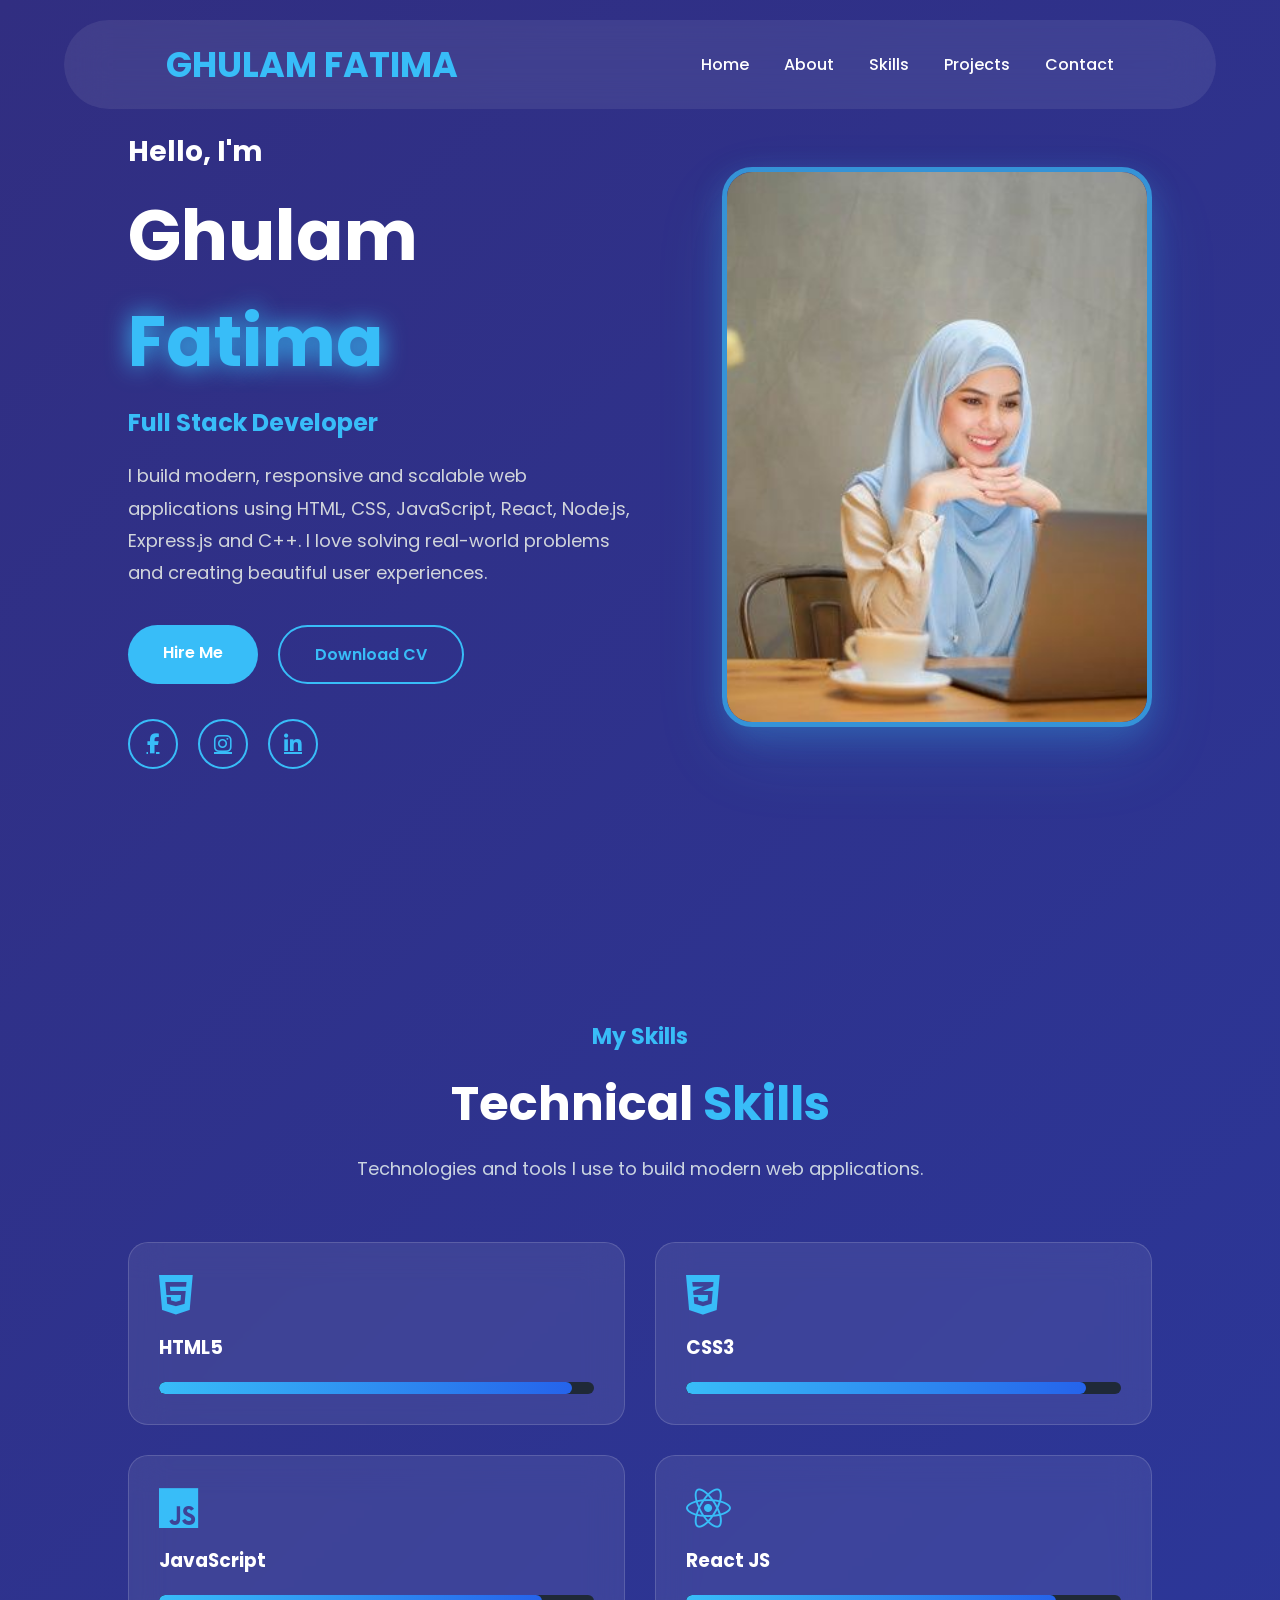
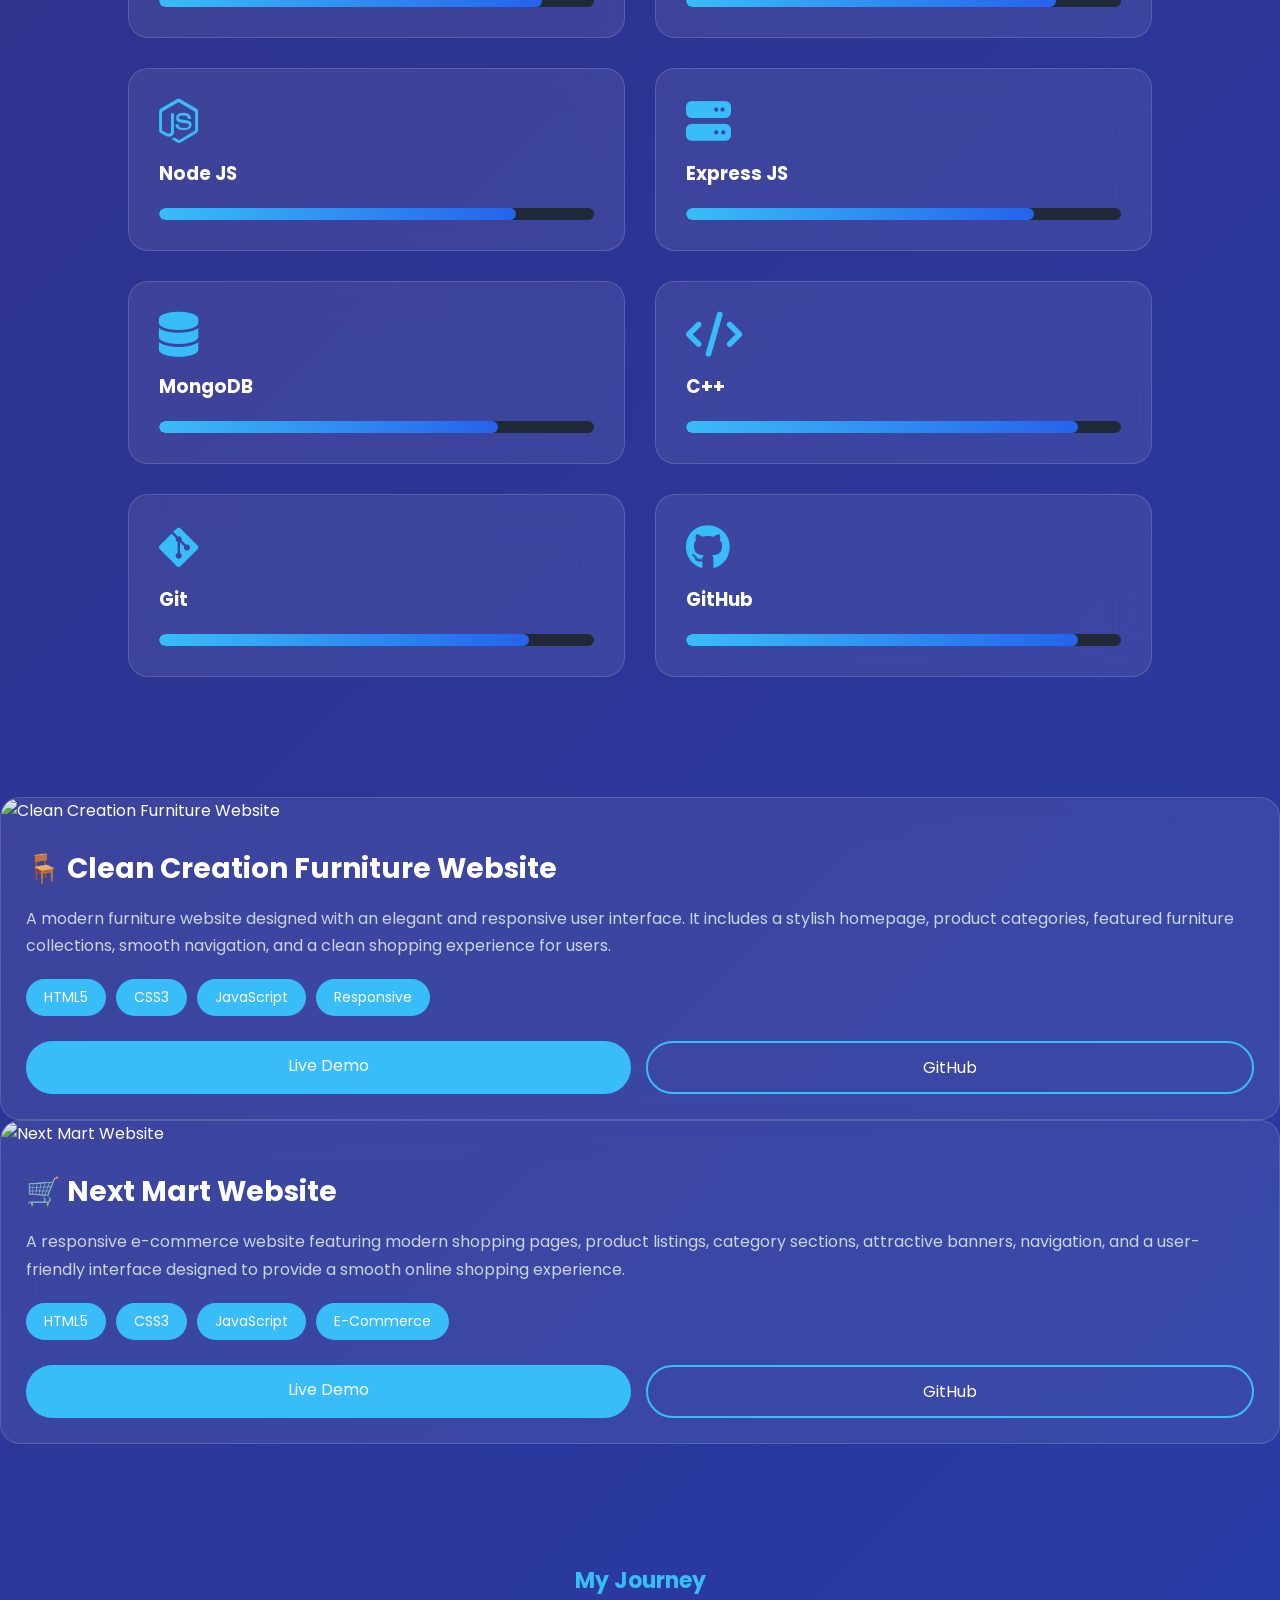
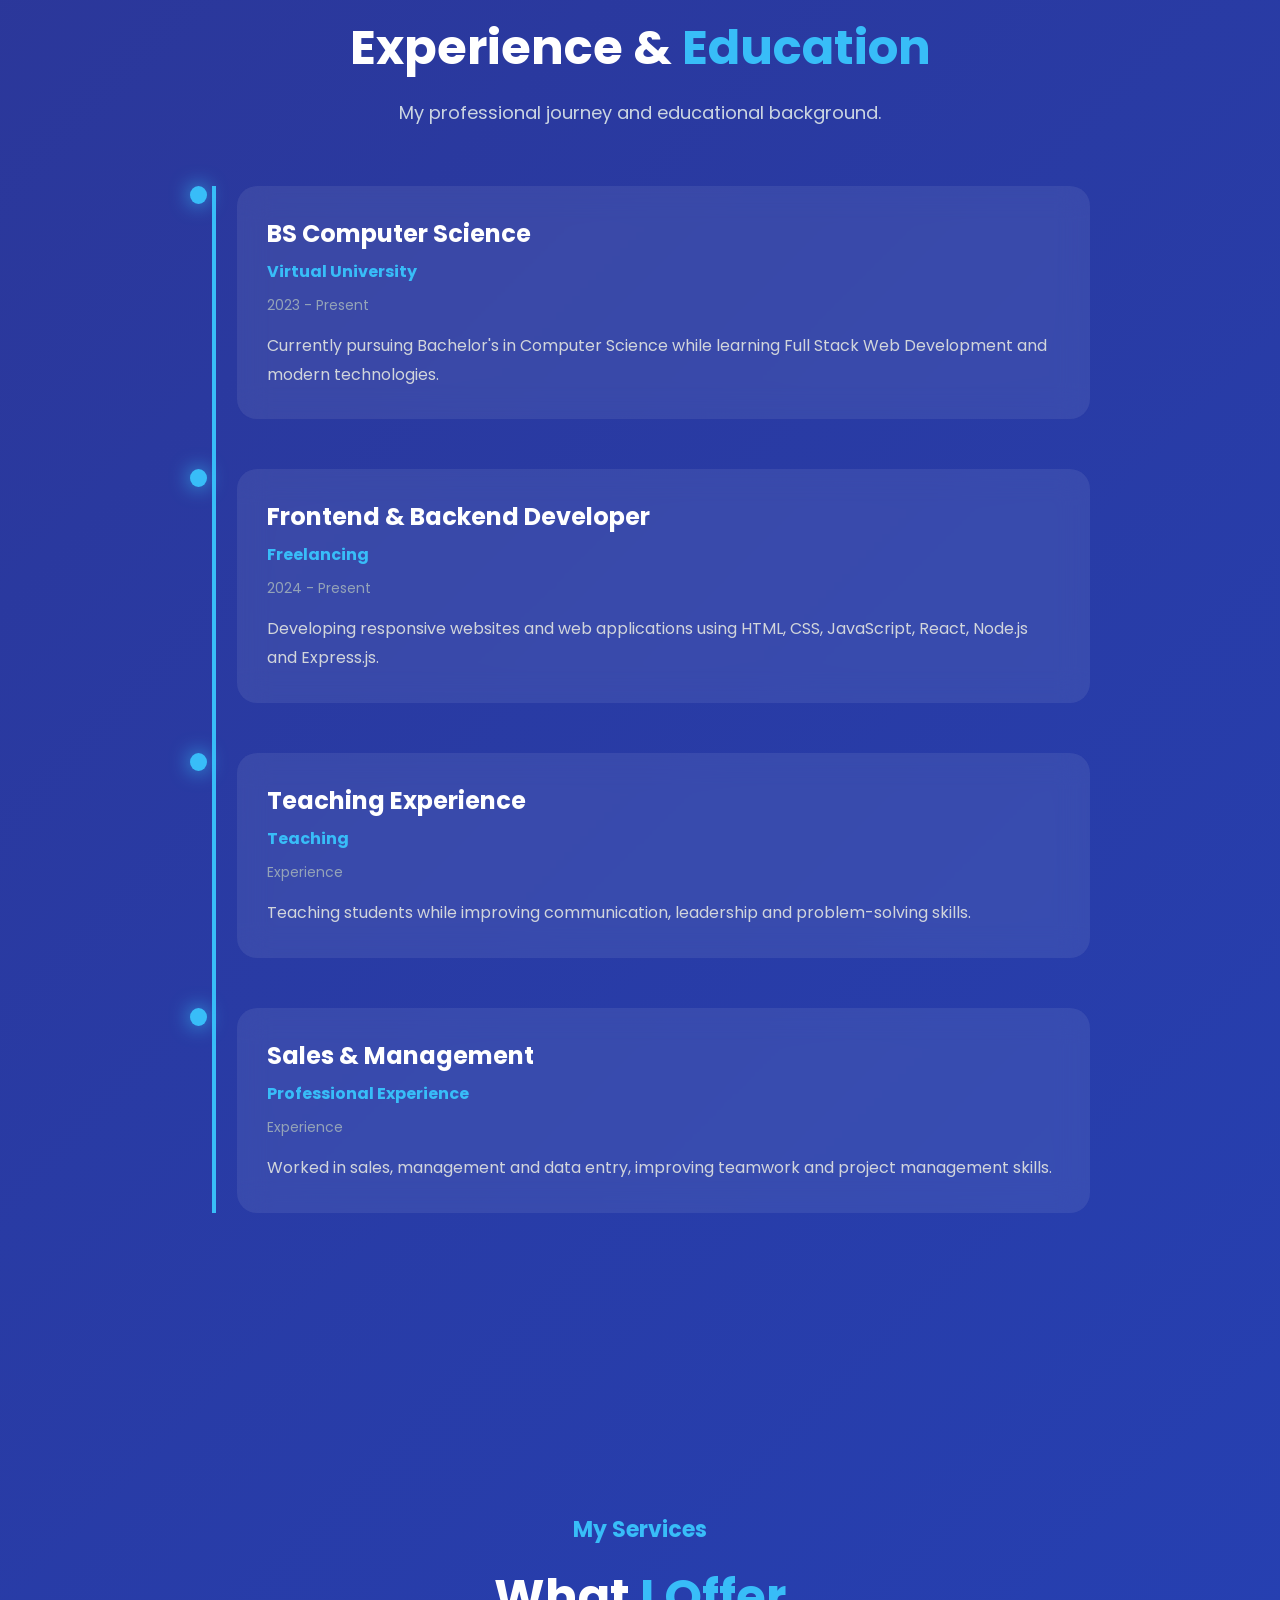
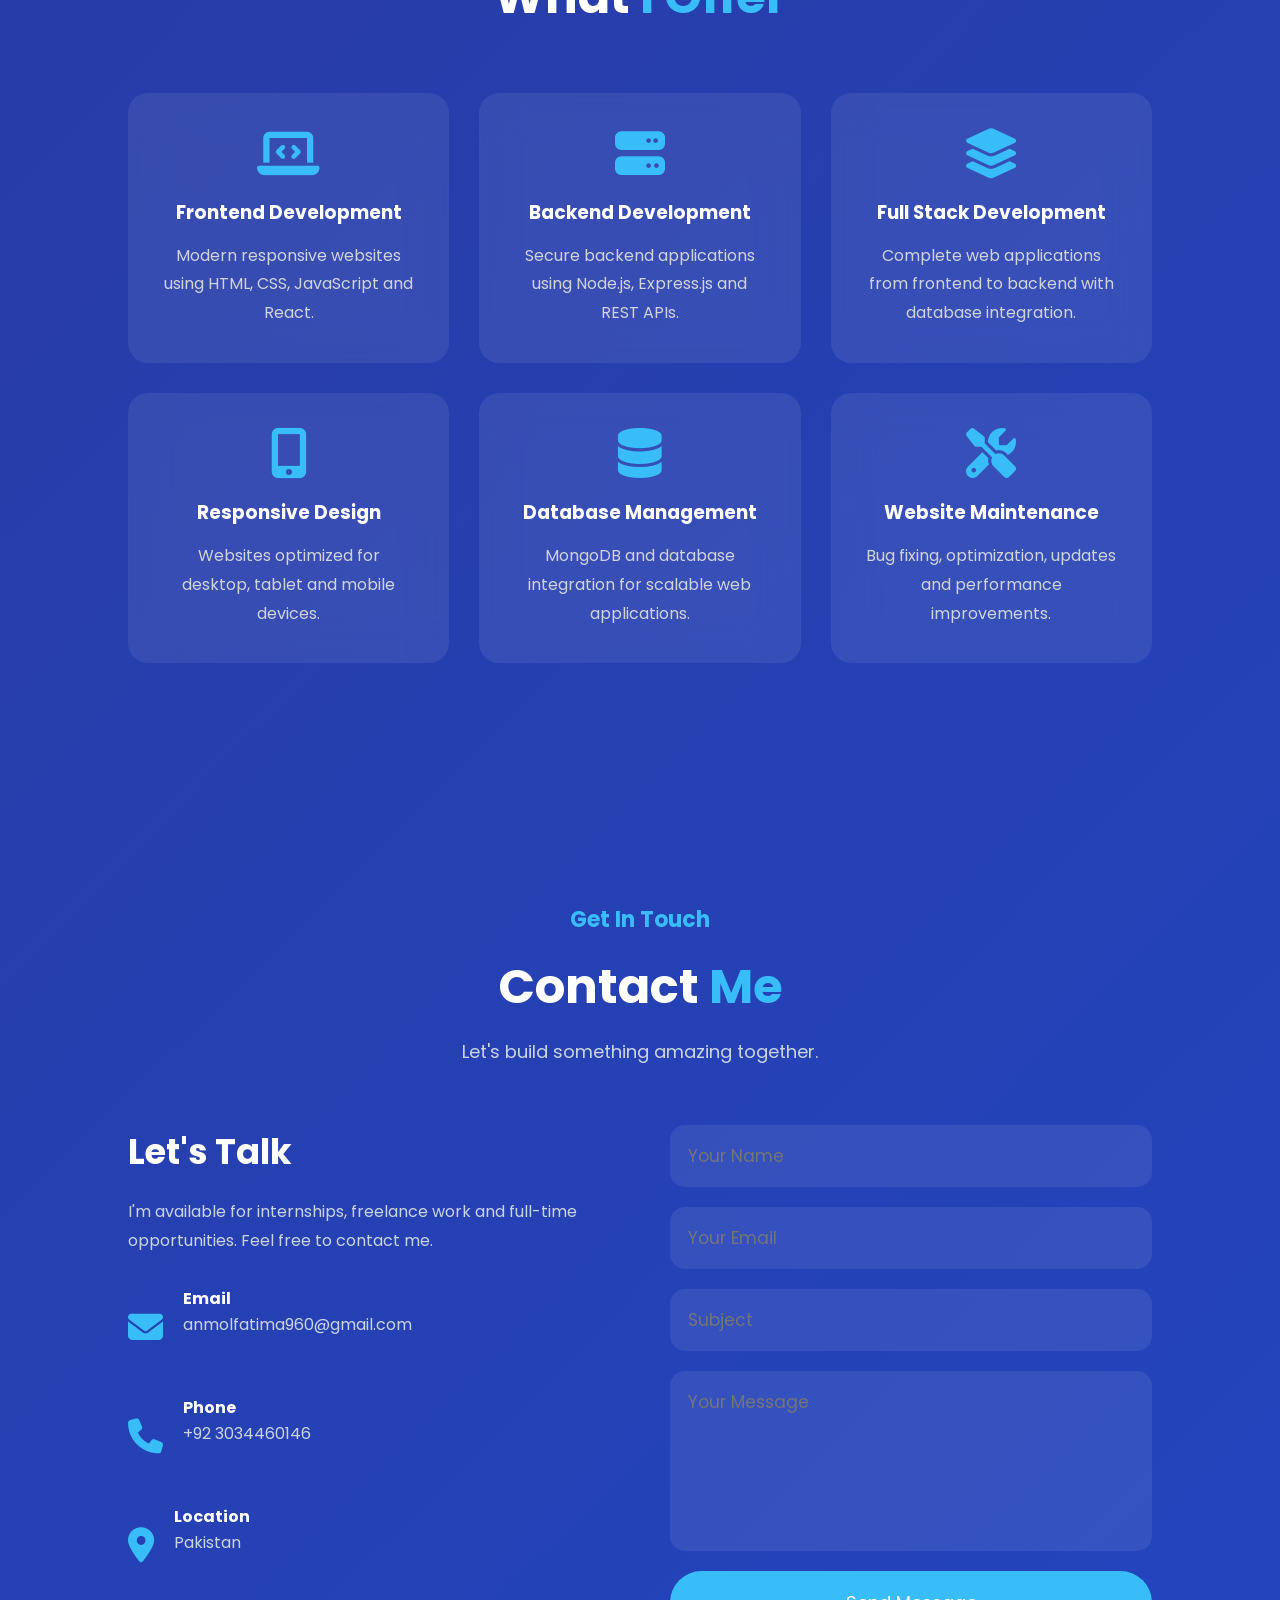
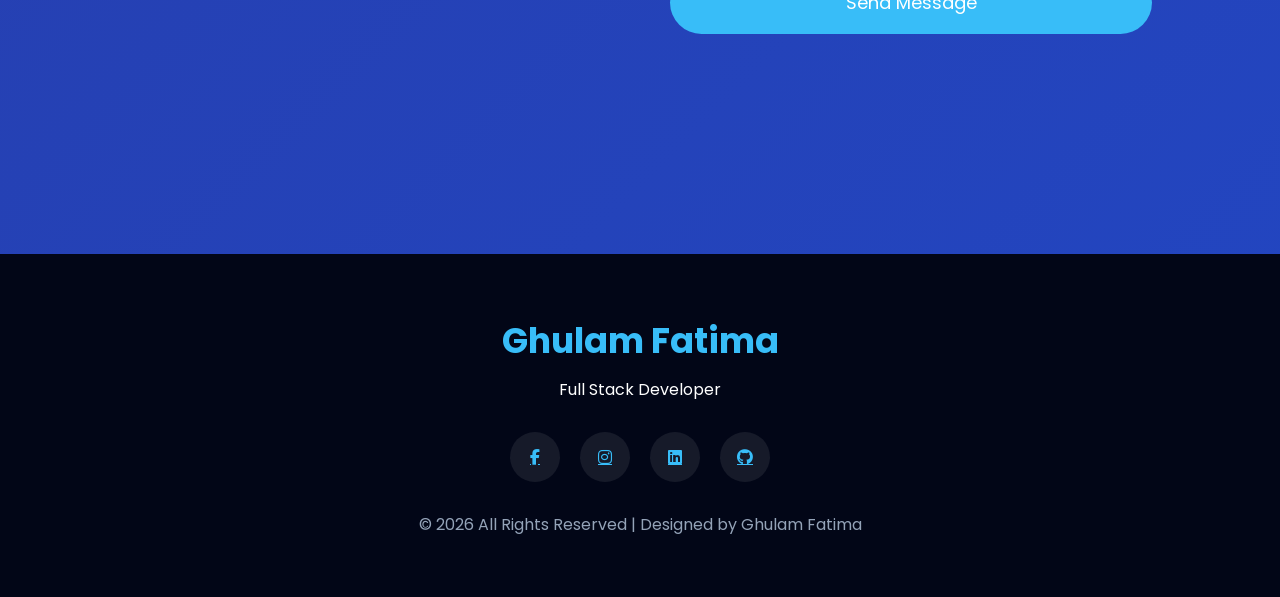
==== index.html @ 2b7b9ae8 "My Portfolio" ====
<!DOCTYPE html>
<html lang="en">
<head>
    <meta charset="UTF-8">
    <meta name="viewport" content="width=device-width, initial-scale=1.0">
    <title>Ghulam Fatima | Full Stack Developer</title>

    <!-- CSS -->
    <link rel="stylesheet" href="style.css">

    <!-- Google Font -->
    <link href="https://fonts.googleapis.com/css2?family=Poppins:wght@300;400;500;600;700&display=swap" rel="stylesheet">

    <!-- Font Awesome -->
    <link rel="stylesheet"
    href="https://cdnjs.cloudflare.com/ajax/libs/font-awesome/6.7.2/css/all.min.css">
    

</head>

<body>

<!--================ NAVBAR ================-->

<header>

<nav>

<div class="logo">

GHULAM FATIMA

</div>

<ul>

<li><a href="#home">Home</a></li>

<li><a href="#about">About</a></li>

<li><a href="#skills">Skills</a></li>

<li><a href="#projects">Projects</a></li>

<li><a href="#contact">Contact</a></li>
</ul>
</nav>
</header>

<!--================ HERO ================-->

<section class="hero" id="home">

<div class="left">

<h3>Hello, I'm</h3>

<h1>Ghulam <span>Fatima</span></h1>

<h2>Full Stack Developer</h2>

<p>

I build modern, responsive and scalable web applications using
HTML, CSS, JavaScript, React, Node.js, Express.js and C++.

I love solving real-world problems and creating beautiful user experiences.

</p>

<div class="buttons">

<a href="#contact" class="btn hire">

Hire Me

</a>

<a href="files/Ghulam_Fatima_CV.pdf"
download
class="btn cv">

Download CV

</a>

</div>

<div class="social">

<a href="mailto:anmolfatima960@gmail.com"><i class="fab fa-facebook-f"></i></a>

<a href="mailto:anmolfatima960@gmail.com"><i class="fab fa-instagram"></i></a>

<a href="mailto:anmolfatima960@gmail.com"><i class="fab fa-linkedin-in"></i></a>



</div>

</div>

<div class="right">

<img src="/src/css/images/portimg.jpg" alt="Ghulam Fatima">

</div>

</section>
<!--================ SKILLS SECTION ================-->

<section class="skills" id="skills">

    <div class="section-title">

        <h4>My Skills</h4>

        <h2>Technical <span>Skills</span></h2>

        <p>Technologies and tools I use to build modern web applications.</p>

    </div>

    <div class="skills-container">

        <!-- Frontend -->

        <div class="skill-box">

            <i class="fab fa-html5"></i>

            <h3>HTML5</h3>

            <div class="progress">
                <div class="progress-bar html">
                    <span>95%</span>
                </div>
            </div>

        </div>

        <div class="skill-box">

            <i class="fab fa-css3-alt"></i>

            <h3>CSS3</h3>

            <div class="progress">
                <div class="progress-bar css">
                    <span>92%</span>
                </div>
            </div>

        </div>

        <div class="skill-box">

            <i class="fab fa-js"></i>

            <h3>JavaScript</h3>

            <div class="progress">
                <div class="progress-bar js">
                    <span>88%</span>
                </div>
            </div>

        </div>

        <div class="skill-box">

            <i class="fab fa-react"></i>

            <h3>React JS</h3>

            <div class="progress">
                <div class="progress-bar react">
                    <span>85%</span>
                </div>
            </div>

        </div>

        <!-- Backend -->

        <div class="skill-box">

            <i class="fab fa-node-js"></i>

            <h3>Node JS</h3>

            <div class="progress">
                <div class="progress-bar node">
                    <span>82%</span>
                </div>
            </div>

        </div>

        <div class="skill-box">

            <i class="fas fa-server"></i>

            <h3>Express JS</h3>

            <div class="progress">
                <div class="progress-bar express">
                    <span>80%</span>
                </div>
            </div>

        </div>

        <div class="skill-box">

            <i class="fas fa-database"></i>

            <h3>MongoDB</h3>

            <div class="progress">
                <div class="progress-bar mongo">
                    <span>78%</span>
                </div>
            </div>

        </div>

        <div class="skill-box">

            <i class="fas fa-code"></i>

            <h3>C++</h3>

            <div class="progress">
                <div class="progress-bar cpp">
                    <span>90%</span>
                </div>
            </div>

        </div>

        <!-- Tools -->

        <div class="skill-box">

            <i class="fab fa-git-alt"></i>

            <h3>Git</h3>

            <div class="progress">
                <div class="progress-bar git">
                    <span>85%</span>
                </div>
            </div>

        </div>

        <div class="skill-box">

            <i class="fab fa-github"></i>

            <h3>GitHub</h3>

            <div class="progress">
                <div class="progress-bar github">
                    <span>90%</span>
                </div>
            </div>

        </div>

    </div>

</section>
<section>
<!-- Clean Creation Furniture Website -->

<div class="project-card">

    <div class="project-image">
        <img src="images/cleancreation.png" alt="Clean Creation Furniture Website">
    </div>

    <div class="project-info">

        <h3>🪑 Clean Creation Furniture Website</h3>

        <p>
            A modern furniture website designed with an elegant and responsive
            user interface. It includes a stylish homepage, product categories,
            featured furniture collections, smooth navigation, and a clean
            shopping experience for users.
        </p>

        <div class="tech">

            <span>HTML5</span>
            <span>CSS3</span>
            <span>JavaScript</span>
            <span>Responsive</span>

        </div>

        <div class="project-btn">

           <a href="projects/clean creation (1)/clean creation/index.html" target="_blank">Live Demo</a>

            <a href="https://github.com/anmolfatima960@gmail.com/clean-creation" target="_blank">GitHub</a>

        </div>

    </div>

</div>
<!-- Next Mart -->

<div class="project-card">

    <div class="project-image">
        <img src="images/nextmart.png" alt="Next Mart Website">
    </div>

    <div class="project-info">

        <h3>🛒 Next Mart Website</h3>

        <p>
            A responsive e-commerce website featuring modern shopping pages,
            product listings, category sections, attractive banners, navigation,
            and a user-friendly interface designed to provide a smooth online
            shopping experience.
        </p>

        <div class="tech">

            <span>HTML5</span>
            <span>CSS3</span>
            <span>JavaScript</span>
            <span>E-Commerce</span>

        </div>

        <div class="project-btn">

            <a href="projects/NexMart/index.html" target="_blank">Live Demo</a>

            <a href="#" target="_blank">GitHub</a>

        </div>

    </div>

</div>
</section>

<!--================ EXPERIENCE SECTION ================-->

<section class="experience" id="experience">

    <div class="section-title">

        <h4>My Journey</h4>

        <h2>Experience & <span>Education</span></h2>

        <p>My professional journey and educational background.</p>

    </div>

    <div class="timeline">

        <div class="timeline-item">
            <div class="timeline-dot"></div>

            <div class="timeline-content">

                <h3>BS Computer Science</h3>

                <h4>Virtual University</h4>

                <span>2023 - Present</span>

                <p>
                    Currently pursuing Bachelor's in Computer Science while
                    learning Full Stack Web Development and modern technologies.
                </p>

            </div>

        </div>

        <div class="timeline-item">

            <div class="timeline-dot"></div>

            <div class="timeline-content">

                <h3>Frontend & Backend Developer</h3>

                <h4>Freelancing</h4>

                <span>2024 - Present</span>

                <p>
                    Developing responsive websites and web applications using
                    HTML, CSS, JavaScript, React, Node.js and Express.js.
                </p>

            </div>

        </div>

        <div class="timeline-item">

            <div class="timeline-dot"></div>

            <div class="timeline-content">

                <h3>Teaching Experience</h3>

                <h4>Teaching</h4>

                <span>Experience</span>

                <p>
                    Teaching students while improving communication,
                    leadership and problem-solving skills.
                </p>

            </div>

        </div>

        <div class="timeline-item">

            <div class="timeline-dot"></div>

            <div class="timeline-content">

                <h3>Sales & Management</h3>

                <h4>Professional Experience</h4>

                <span>Experience</span>

                <p>
                    Worked in sales, management and data entry,
                    improving teamwork and project management skills.
                </p>

            </div>

        </div>

    </div>

</section>

<!--================ SERVICES ================-->

<section class="services" id="services">

    <div class="section-title">

        <h4>My Services</h4>

        <h2>What <span>I Offer</span></h2>

    </div>

    <div class="services-container">

        <div class="service-card">

            <i class="fas fa-laptop-code"></i>

            <h3>Frontend Development</h3>

            <p>
                Modern responsive websites using HTML, CSS,
                JavaScript and React.
            </p>

        </div>

        <div class="service-card">

            <i class="fas fa-server"></i>

            <h3>Backend Development</h3>

            <p>
                Secure backend applications using
                Node.js, Express.js and REST APIs.
            </p>

        </div>

        <div class="service-card">

            <i class="fas fa-layer-group"></i>

            <h3>Full Stack Development</h3>

            <p>
                Complete web applications from frontend
                to backend with database integration.
            </p>

        </div>

        <div class="service-card">

            <i class="fas fa-mobile-alt"></i>

            <h3>Responsive Design</h3>

            <p>
                Websites optimized for desktop,
                tablet and mobile devices.
            </p>

        </div>

        <div class="service-card">

            <i class="fas fa-database"></i>

            <h3>Database Management</h3>

            <p>
                MongoDB and database integration
                for scalable web applications.
            </p>

        </div>

        <div class="service-card">

            <i class="fas fa-tools"></i>

            <h3>Website Maintenance</h3>

            <p>
                Bug fixing, optimization,
                updates and performance improvements.
            </p>

        </div>

    </div>

</section>
<!--================ CONTACT ================-->

<section class="contact" id="contact">

    <div class="section-title">

        <h4>Get In Touch</h4>

        <h2>Contact <span>Me</span></h2>

        <p>Let's build something amazing together.</p>

    </div>

    <div class="contact-container">

        <div class="contact-left">

            <h3>Let's Talk</h3>

            <p>
                I'm available for internships, freelance work and
                full-time opportunities. Feel free to contact me.
            </p>

            <div class="contact-box">

                <i class="fas fa-envelope"></i>

                <div>

                    <h4>Email</h4>

                    <p>anmolfatima960@gmail.com</p>

                </div>

            </div>

            <div class="contact-box">

                <i class="fas fa-phone"></i>

                <div>

                    <h4>Phone</h4>

                    <p>+92 3034460146</p>

                </div>

            </div>

            <div class="contact-box">

                <i class="fas fa-location-dot"></i>

                <div>

                    <h4>Location</h4>

                    <p>Pakistan</p>

                </div>

            </div>

        </div>

        <div class="contact-right">

            <form>

                <input type="text" placeholder="Your Name">

                <input type="email" placeholder="Your Email">

                <input type="text" placeholder="Subject">

                <textarea placeholder="Your Message"></textarea>

                <button type="submit">

                    Send Message

                </button>

            </form>

        </div>

    </div>

</section>

<!--================ FOOTER ================-->

<footer>

<h2>Ghulam Fatima</h2>

<p>

Full Stack Developer

</p>

<div class="footer-social">

<a href="#"><i class="fab fa-facebook-f"></i></a>

<a href="#"><i class="fab fa-instagram"></i></a>

<a href="#"><i class="fab fa-linkedin"></i></a>

<a href="#"><i class="fab fa-github"></i></a>

</div>

<p class="copy">

© 2026 All Rights Reserved | Designed by Ghulam Fatima

</p>

</footer>

<button id="top">

<i class="fas fa-arrow-up"></i>

</button>

<script src="script.js"></script>

</body>
</html>

</body>
</html>
---- style.css ----
*{
margin:0;
padding:0;
box-sizing:border-box;
font-family:'Poppins',sans-serif;
scroll-behavior:smooth;
}

body{

background:linear-gradient(-45deg,#020617,#0f172a,#1d4ed8,#312e81);

background-size:400% 400%;

animation:bg 10s ease infinite;

color:white;

overflow-x:hidden;

}

@keyframes bg{

0%{background-position:0% 50%;}

50%{background-position:100% 50%;}

100%{background-position:0% 50%;}

}

nav{

position:fixed;

top:20px;

left:50%;

transform:translateX(-50%);

width:90%;

padding:18px 8%;

display:flex;

justify-content:space-between;

align-items:center;

background:rgba(255,255,255,.08);

backdrop-filter:blur(20px);

border-radius:50px;

z-index:999;

}

.logo{

font-size:35px;

font-weight:bold;

color:#38bdf8;
}

nav ul{

display:flex;

list-style:none;

}

nav ul li{

margin-left:35px;

}

nav ul li a{

text-decoration:none;

color:white;

font-weight:500;

transition:.3s;

}

nav ul li a:hover{
color:#38bdf8;

}

.hero{

min-height:100vh;

display:flex;

justify-content:space-between;

align-items:center;

padding:120px 10%;

}

.left{

width:50%;

}

.left h3{

font-size:28px;

margin-bottom:10px;

}
.left h1{

font-size:70px;

margin-bottom:10px;

}

.left span{

color:#38bdf8;

text-shadow:0 0 25px #38bdf8;

}

.left h2{

color:#38bdf8;

margin-bottom:20px;

}

.left p{
line-height:1.8;

font-size:18px;

color:#d1d5db;

margin-bottom:35px;

}

.buttons{

display:flex;

gap:20px;

margin-bottom:35px;

}

.btn{

padding:15px 35px;

border-radius:40px;

text-decoration:none;

font-weight:600;

transition:.4s;

}

.hire{

background:#38bdf8;

color:white;

}

.cv{

border:2px solid #38bdf8;

color:#38bdf8;

}

.btn:hover{

transform:translateY(-6px);

box-shadow:0 0 25px #38bdf8;

}

.social{

display:flex;

gap:20px;

}

.social a{

width:50px;

height:50px;

display:flex;

justify-content:center;

align-items:center;

border-radius:50%;

border:2px solid #38bdf8;

color:#38bdf8;

font-size:20px;

transition:.4s;

}

.social a:hover{

background:#38bdf8;

color:white;

transform:translateY(-8px);

}

.right img{
    max-width:100%;
    width:clamp(240px,36vw,430px);
    height:auto;
    aspect-ratio:430/560;
    object-fit:cover;
    object-position:center;
    border-radius:30px;
    border:5px solid rgba(56,189,248,.7);
    box-shadow:0 10px 30px rgba(56,189,248,.25), 0 30px 70px rgba(56,189,248,.12);
    animation:float 4s ease-in-out infinite;

}


@keyframes float{

0%{transform:translateY(0);}

50%{transform:translateY(-20px);}

100%{transform:translateY(0);}

}

@media(max-width:900px){

.hero{

flex-direction:column-reverse;

text-align:center;

}

.left{

width:100%;

margin-top:40px;

}

.right{

    width:100%;

}

.right img{
    width:clamp(200px,50vw,300px);
    height:auto;
}

.buttons{

justify-content:center;

}

.social{

justify-content:center;

}

nav{

flex-direction:column;

border-radius:20px;

}

nav ul{

margin-top:15px;

flex-wrap:wrap;

justify-content:center;

}

}
/*================ ABOUT ================*/

.about{

padding:120px 10%;

display:flex;

justify-content:space-between;

align-items:center;

gap:70px;

}

.about-img{

width:40%;

display:flex;

justify-content:center;

}

.about-img img{

    width:clamp(200px,50vw,300px);
    height:auto;
height:480px;

object-fit:cover;

border-radius:25px;

border:4px solid #38bdf8;

box-shadow:

0 0 25px rgba(56,189,248,.5),

0 0 60px rgba(56,189,248,.3);

transition:.5s;

}

.about-img img:hover{

transform:scale(1.05);

}

.about-content{

width:60%;

}

.about-content h4{

font-size:22px;

color:#38bdf8;

margin-bottom:10px;

}

.about-content h2{

font-size:50px;

margin-bottom:25px;

}

.about-content span{

color:#38bdf8;

}

.about-content p{

font-size:17px;

line-height:1.9;

color:#d1d5db;

text-align:justify;

margin-bottom:40px;

}

.about-cards{

display:grid;

grid-template-columns:repeat(2,1fr);

gap:25px;

}

.card{

background:rgba(255,255,255,.08);

backdrop-filter:blur(20px);

padding:30px;

border-radius:20px;

text-align:center;

transition:.4s;

border:1px solid rgba(255,255,255,.15);

}

.card:hover{

transform:translateY(-10px);

box-shadow:0 0 30px #38bdf8;

}

.card i{

font-size:40px;

color:#38bdf8;

margin-bottom:15px;

}

.card h3{

font-size:24px;

margin-bottom:8px;

}

.card p{

margin:0;

color:#d1d5db;

}

/* Responsive */

@media(max-width:991px){

.about{

flex-direction:column;

}

.about-img,

.about-content{

width:100%;

}

.about-img img{

width:300px;

height:380px;

}

.about-cards{

grid-template-columns:1fr;

}

}
/*================ SKILLS SECTION ================*/

.skills{

    padding:120px 10%;

}

.section-title{

    text-align:center;

    margin-bottom:60px;

}

.section-title h4{

    color:#38bdf8;

    font-size:22px;

}

.section-title h2{

    font-size:48px;

    margin:15px 0;

}

.section-title span{

    color:#38bdf8;

}

.section-title p{

    color:#cbd5e1;

    font-size:18px;

}

.skills-container{

    display:grid;

    grid-template-columns:repeat(auto-fit,minmax(330px,1fr));

    gap:30px;

}

.skill-box{

    background:rgba(255,255,255,.08);

    backdrop-filter:blur(18px);

    border:1px solid rgba(255,255,255,.15);

    border-radius:20px;

    padding:30px;

    transition:.4s;

}

.skill-box:hover{

    transform:translateY(-10px);

    box-shadow:0 0 30px rgba(56,189,248,.5);

}

.skill-box i{

    font-size:45px;

    color:#38bdf8;

    margin-bottom:15px;

}

.skill-box h3{

    margin-bottom:20px;

}

.progress{

    width:100%;

    height:12px;

    background:#1f2937;

    border-radius:20px;

    overflow:hidden;

}

.progress-bar{

    height:100%;

    position:relative;

    background:linear-gradient(90deg,#38bdf8,#2563eb);

    border-radius:20px;

}

.progress-bar span{

    position:absolute;

    right:10px;

    top:-28px;

    font-size:14px;

    color:white;

}

.html{width:95%;}
.css{width:92%;}
.js{width:88%;}
.react{width:85%;}
.node{width:82%;}
.express{width:80%;}
.mongo{width:78%;}
.cpp{width:90%;}
.git{width:85%;}
.github{width:90%;}

@media(max-width:768px){

.skills-container{

grid-template-columns:1fr;

}

}
/*================ PROJECTS ================*/

.projects{

    padding:120px 10%;

}

.projects-container{

    display:grid;

    grid-template-columns:repeat(auto-fit,minmax(340px,1fr));

    gap:35px;

    margin-top:60px;

}

.project-card{

    background:rgba(255,255,255,.08);

    backdrop-filter:blur(18px);

    border:1px solid rgba(255,255,255,.15);

    border-radius:20px;

    overflow:hidden;

    transition:.4s;

}

.project-card:hover{

    transform:translateY(-12px);

    box-shadow:0 0 35px rgba(56,189,248,.5);

}

.project-card img{

    width:100%;

    height:230px;

    object-fit:cover;

    transition:.5s;

}

.project-card:hover img{

    transform:scale(1.08);

}

.project-info{

    padding:25px;

}

.project-info h3{

    font-size:28px;

    margin-bottom:15px;

}

.project-info p{

    color:#cbd5e1;

    line-height:1.7;

    margin-bottom:20px;

}

.tech{

    display:flex;

    flex-wrap:wrap;

    gap:10px;

    margin-bottom:25px;

}

.tech span{

    padding:8px 18px;

    background:#38bdf8;

    border-radius:20px;

    color:white;

    font-size:14px;

}

.project-btn{

    display:flex;

    gap:15px;

}

.project-btn a{

    flex:1;

    text-align:center;

    text-decoration:none;

    padding:12px;

    border-radius:30px;

    background:#38bdf8;

    color:white;

    transition:.4s;

}

.project-btn a:last-child{

    background:transparent;

    border:2px solid #38bdf8;

}

.project-btn a:hover{

    transform:translateY(-5px);

    box-shadow:0 0 20px #38bdf8;

}

@media(max-width:768px){

.projects-container{

grid-template-columns:1fr;

}

}
/*================ EXPERIENCE ================*/

.experience{

padding:120px 10%;

}

.timeline{

position:relative;

max-width:900px;

margin:60px auto;

}

.timeline::before{

content:"";

position:absolute;

left:22px;

top:0;

width:4px;

height:100%;

background:#38bdf8;

}

.timeline-item{

display:flex;

margin-bottom:50px;

}

.timeline-dot{

width:18px;

height:18px;

background:#38bdf8;

border-radius:50%;

margin-right:30px;

z-index:1;

box-shadow:0 0 20px #38bdf8;

}

.timeline-content{

background:rgba(255,255,255,.08);

padding:30px;

border-radius:20px;

width:100%;

backdrop-filter:blur(15px);

transition:.4s;

}

.timeline-content:hover{

transform:translateX(10px);

box-shadow:0 0 25px rgba(56,189,248,.5);

}

.timeline-content h3{

font-size:24px;

margin-bottom:8px;

}

.timeline-content h4{

color:#38bdf8;

margin-bottom:8px;

}

.timeline-content span{

font-size:14px;

color:#94a3b8;

}

.timeline-content p{

margin-top:15px;

line-height:1.8;

color:#d1d5db;

}

/*================ SERVICES ================*/

.services{

padding:120px 10%;

}

.services-container{

display:grid;

grid-template-columns:repeat(auto-fit,minmax(300px,1fr));

gap:30px;

margin-top:60px;

}

.service-card{

background:rgba(255,255,255,.08);

padding:35px;

border-radius:20px;

backdrop-filter:blur(20px);

text-align:center;

transition:.4s;

}

.service-card:hover{

transform:translateY(-12px);

box-shadow:0 0 30px rgba(56,189,248,.5);

}

.service-card i{

font-size:50px;

color:#38bdf8;

margin-bottom:20px;

}

.service-card h3{

margin-bottom:15px;

}

.service-card p{

line-height:1.8;

color:#d1d5db;

}

@media(max-width:768px){

.timeline::before{

left:8px;

}

.timeline-dot{

margin-right:20px;

}

}
/*================ CONTACT ================*/

.contact{

padding:120px 10%;

}

.contact-container{

display:grid;

grid-template-columns:1fr 1fr;

gap:60px;

margin-top:60px;

}

.contact-left h3{

font-size:35px;

margin-bottom:20px;

}

.contact-left p{

line-height:1.8;

color:#cbd5e1;

margin-bottom:30px;

}

.contact-box{

display:flex;

align-items:center;

gap:20px;

margin-bottom:25px;

}

.contact-box i{

font-size:35px;

color:#38bdf8;

}

.contact-right form{

display:flex;

flex-direction:column;

gap:20px;

}

.contact-right input,

.contact-right textarea{

padding:18px;

background:rgba(255,255,255,.08);

border:none;

outline:none;

border-radius:15px;

color:white;

font-size:17px;

}

.contact-right textarea{

height:180px;

resize:none;

}

.contact-right button{

padding:18px;

background:#38bdf8;

border:none;

color:white;

font-size:18px;

border-radius:40px;

cursor:pointer;

transition:.4s;

}

.contact-right button:hover{

transform:translateY(-6px);

box-shadow:0 0 25px #38bdf8;

}

/*================ FOOTER ================*/

footer{

padding:60px 10%;

text-align:center;

background:#020617;

margin-top:100px;

}

footer h2{

color:#38bdf8;

font-size:35px;

margin-bottom:10px;

}

.footer-social{

display:flex;

justify-content:center;

gap:20px;

margin:30px 0;

}

.footer-social a{

width:50px;

height:50px;

display:flex;

justify-content:center;

align-items:center;

border-radius:50%;

background:rgba(255,255,255,.08);

color:#38bdf8;

transition:.4s;

}

.footer-social a:hover{

background:#38bdf8;

color:white;

transform:translateY(-8px);

}

.copy{

margin-top:20px;

color:#94a3b8;

}

/*================ TOP BUTTON ================*/

#top{

position:fixed;

bottom:30px;

right:30px;

width:55px;

height:55px;

border:none;

border-radius:50%;

background:#38bdf8;

color:white;

font-size:22px;

cursor:pointer;

display:none;

box-shadow:0 0 25px #38bdf8;

}

@media(max-width:900px){

.contact-container{

grid-template-columns:1fr;

}

}
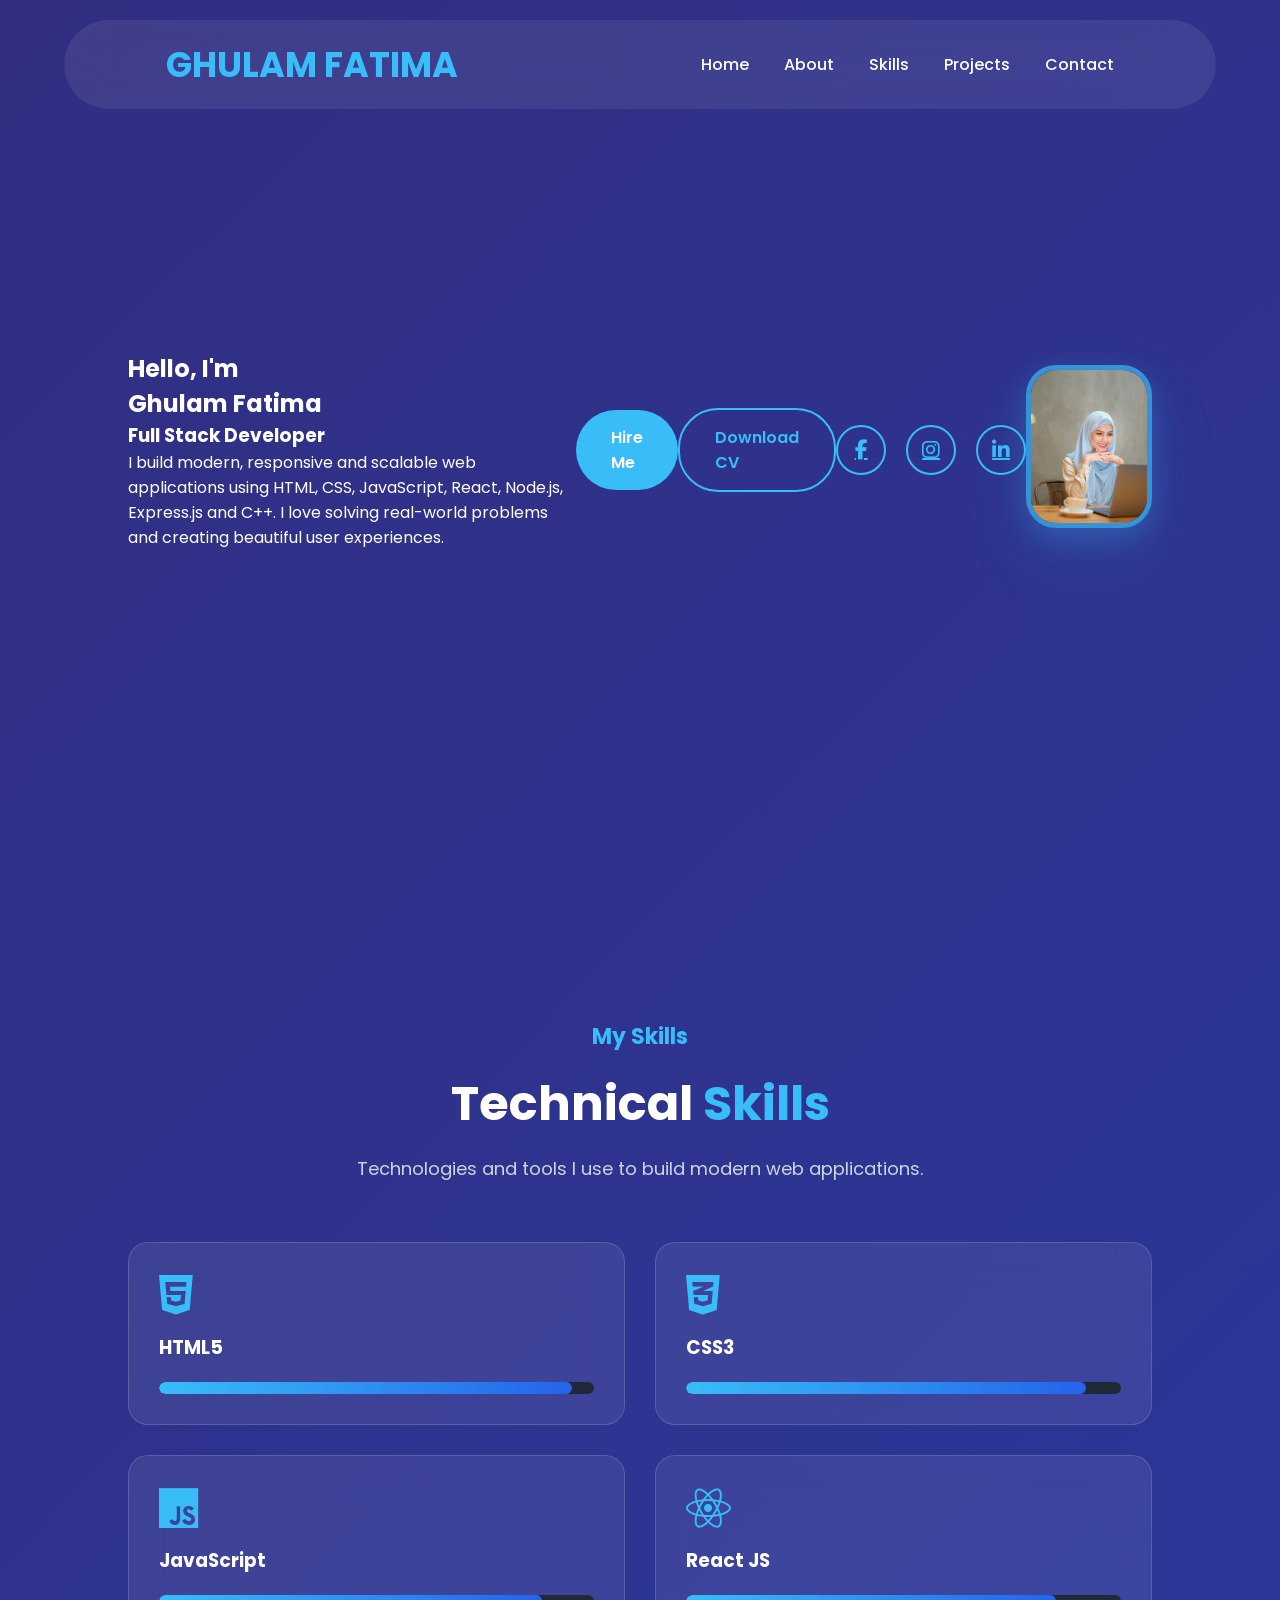
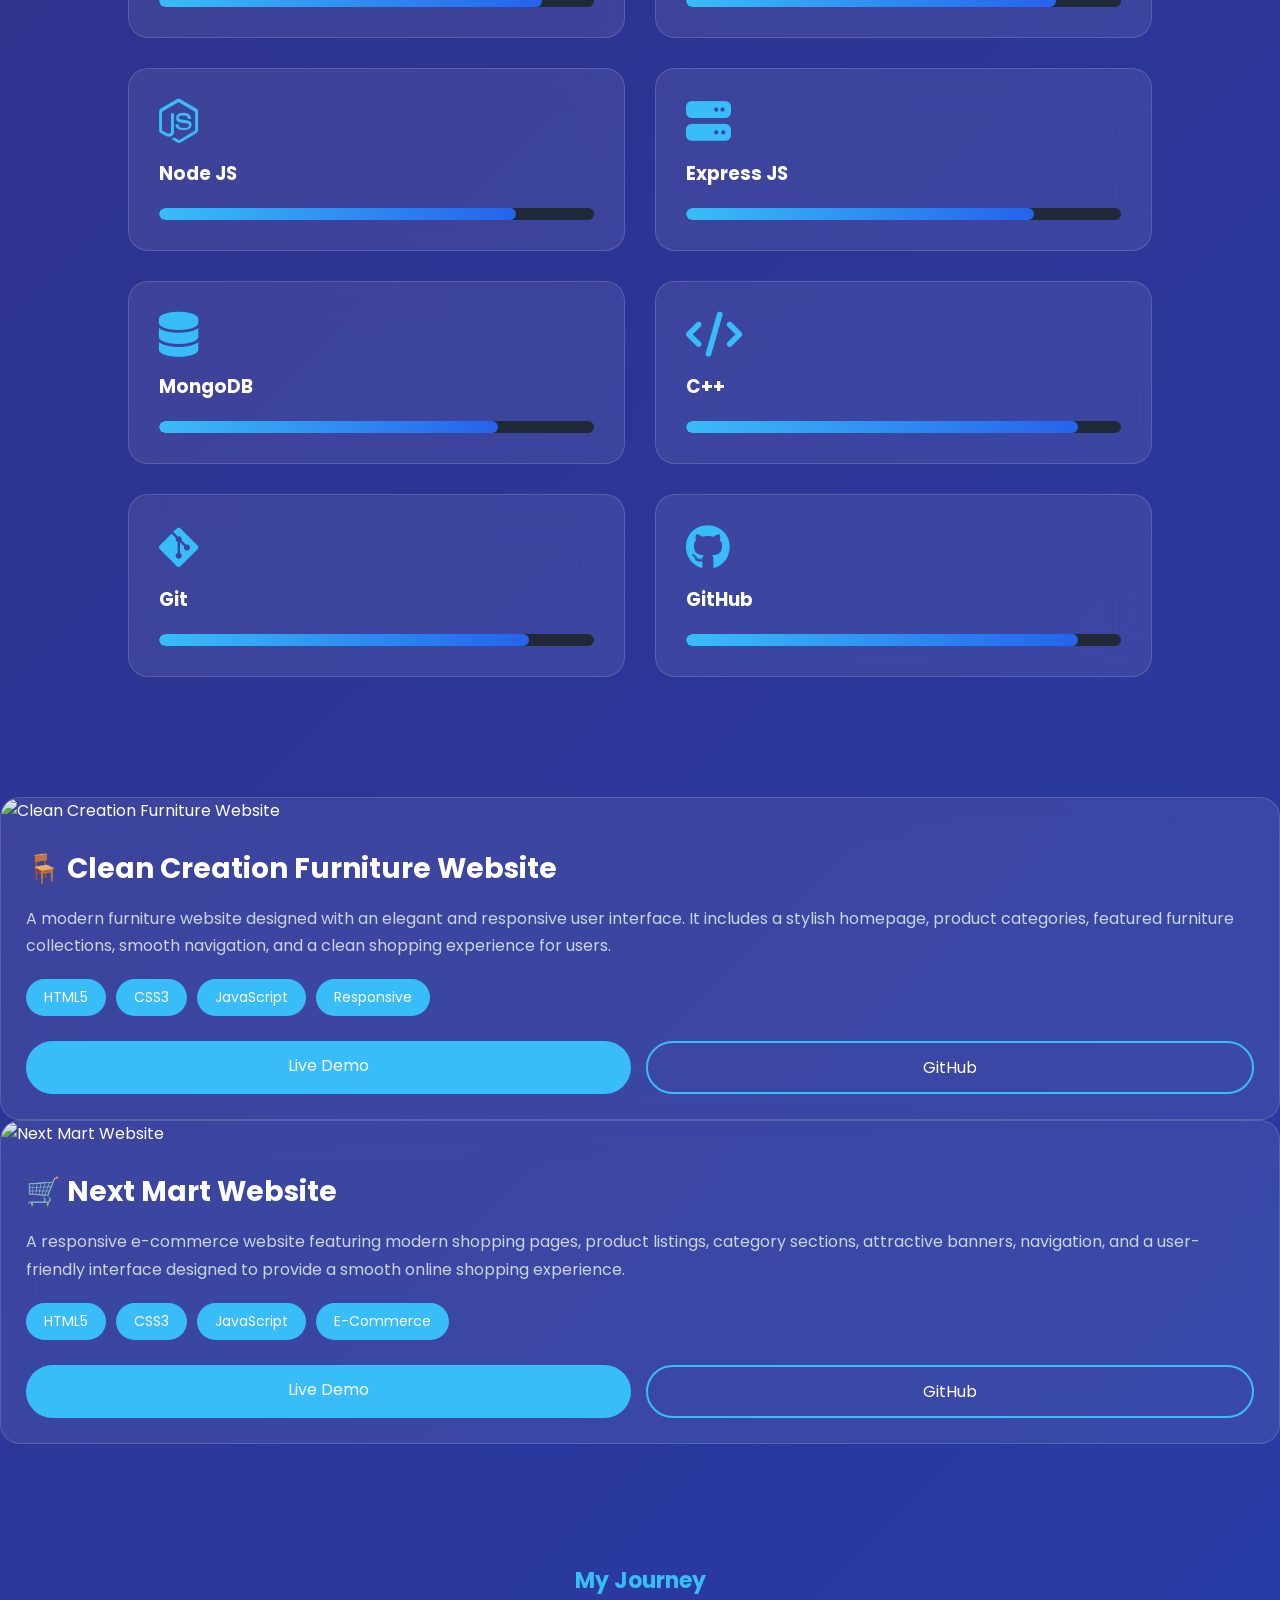
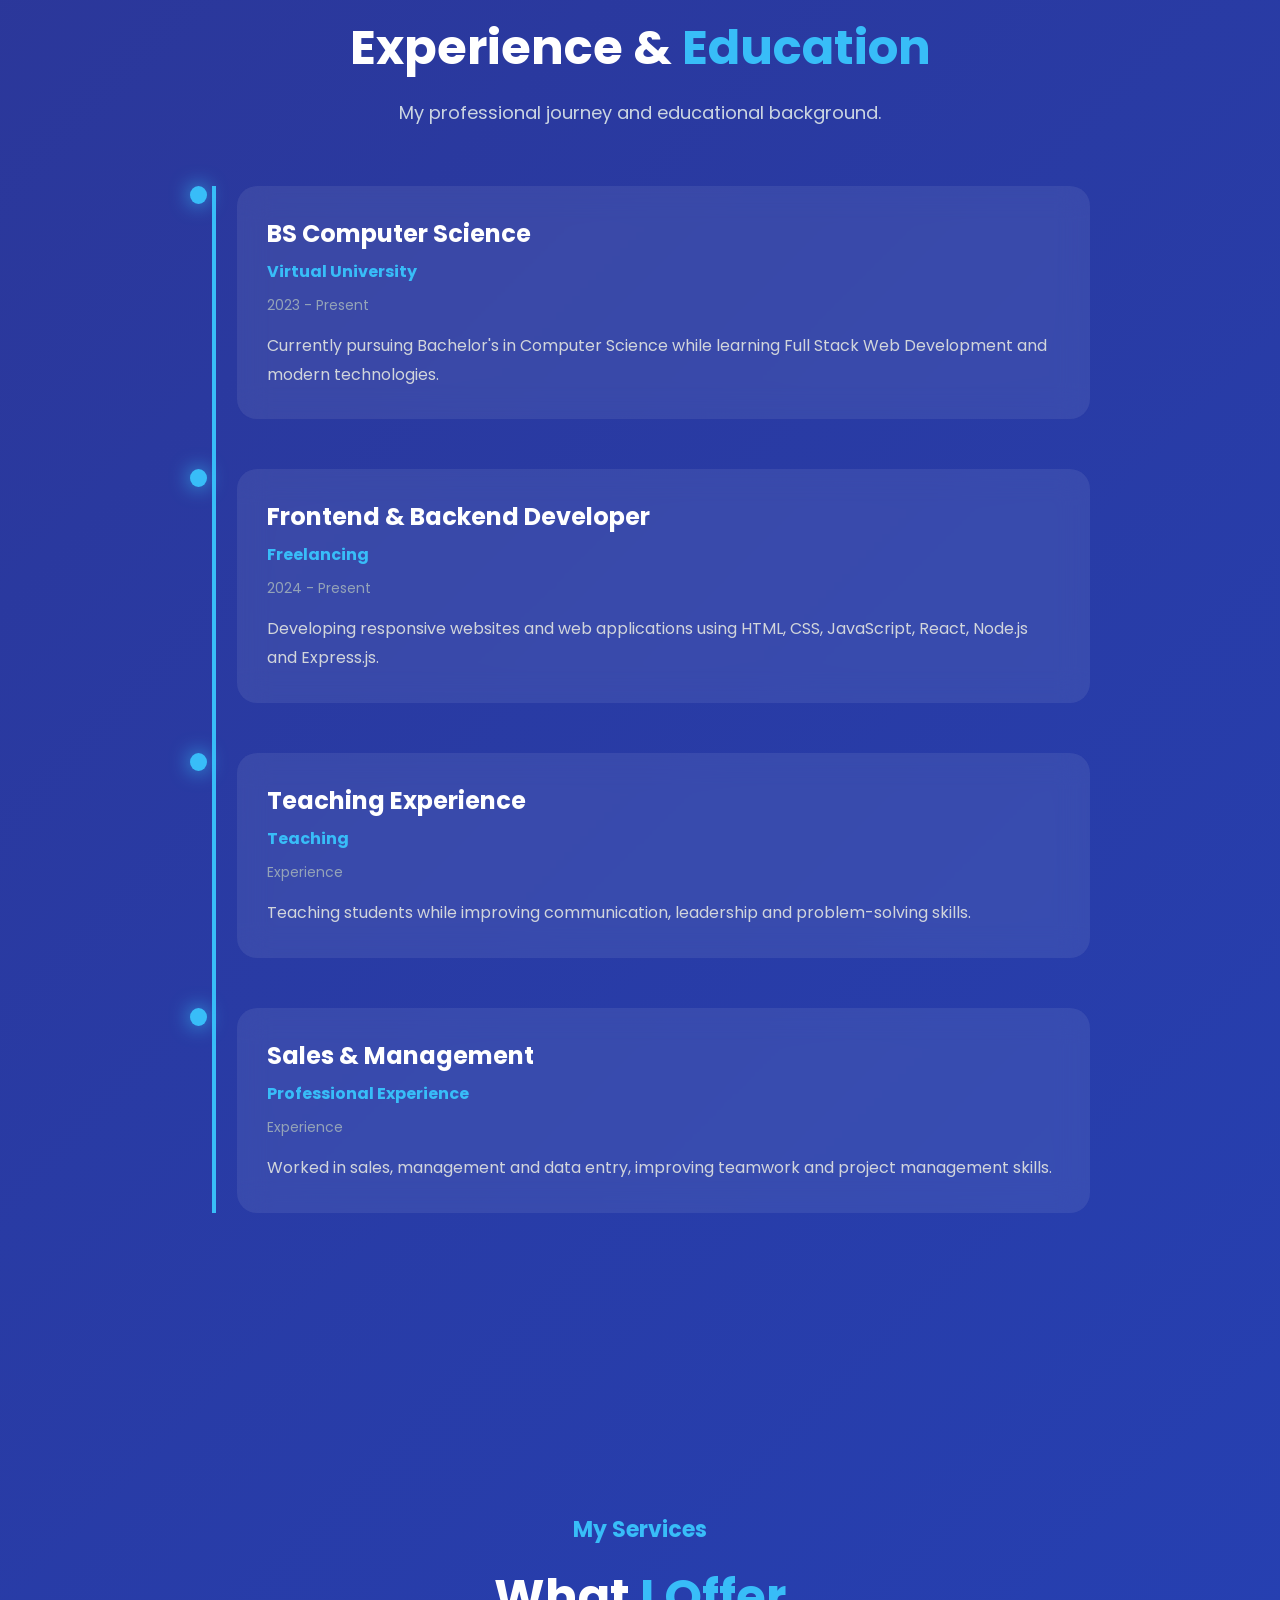
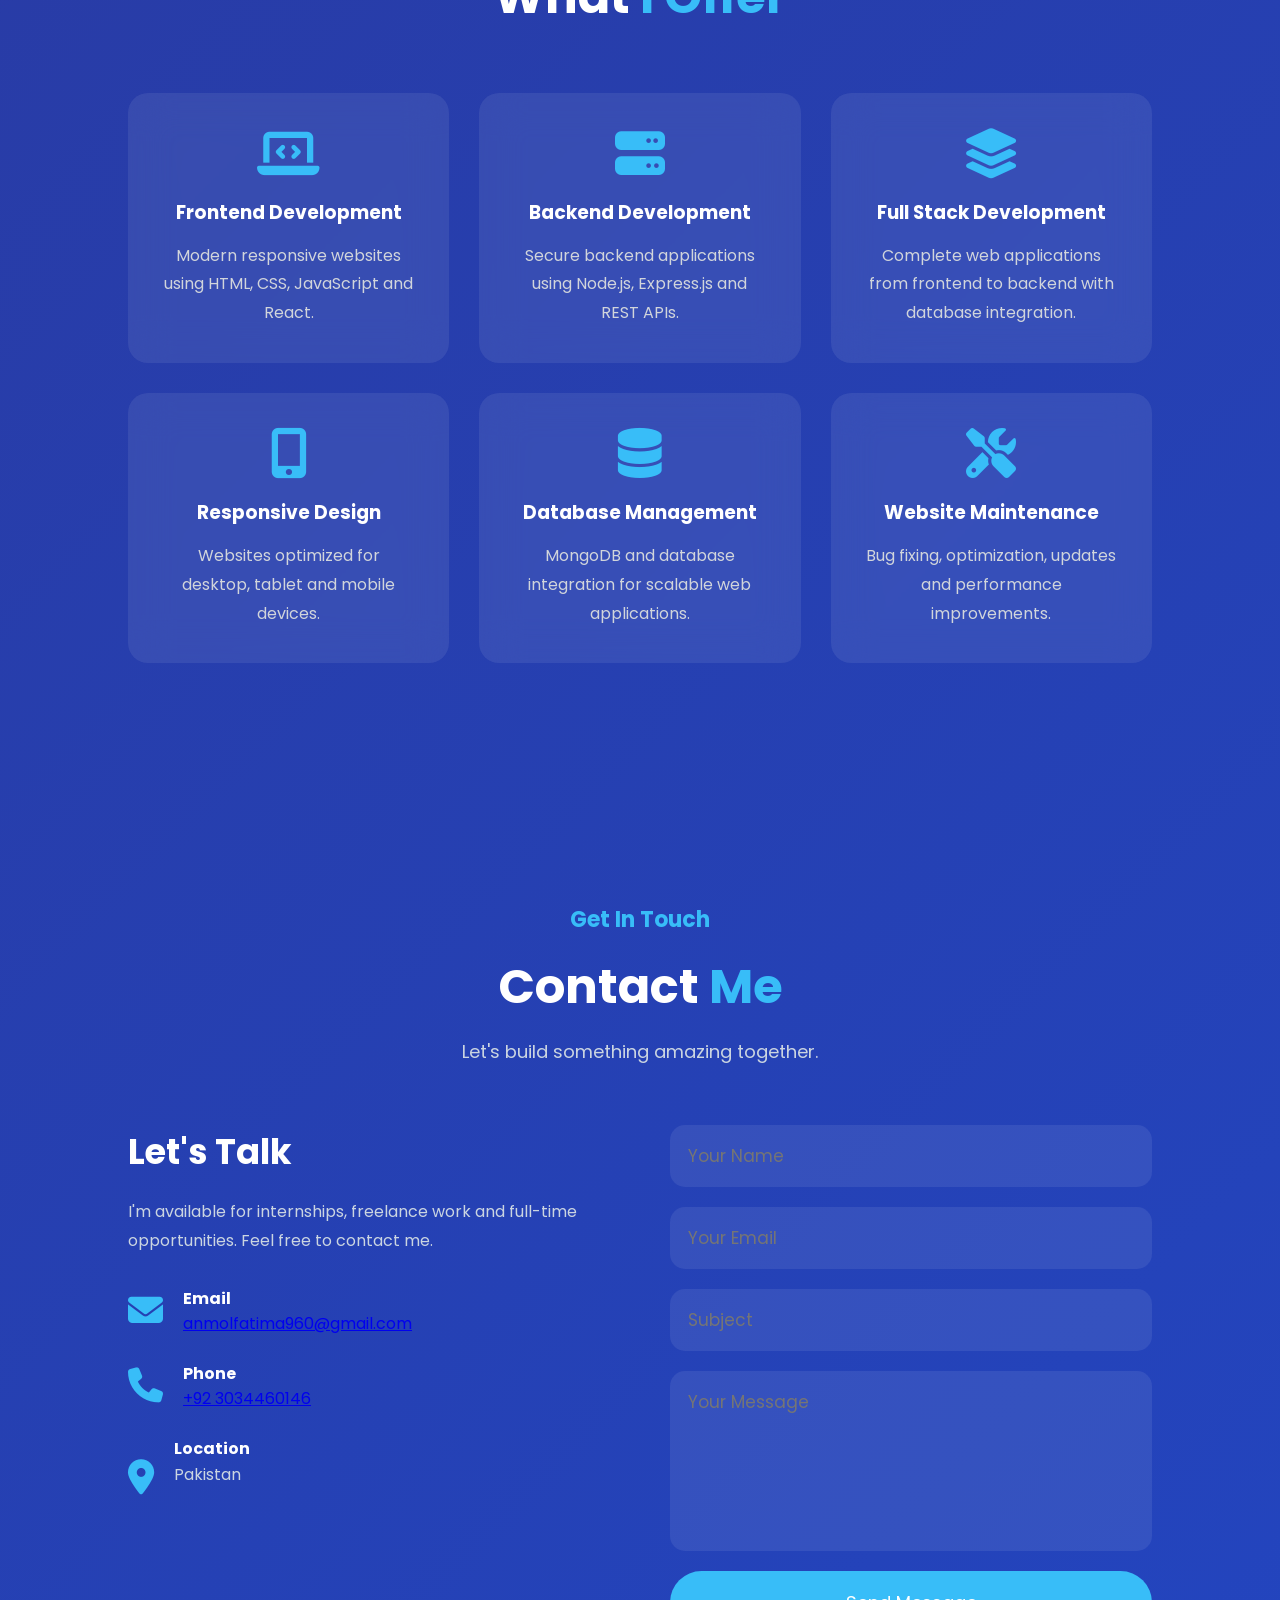
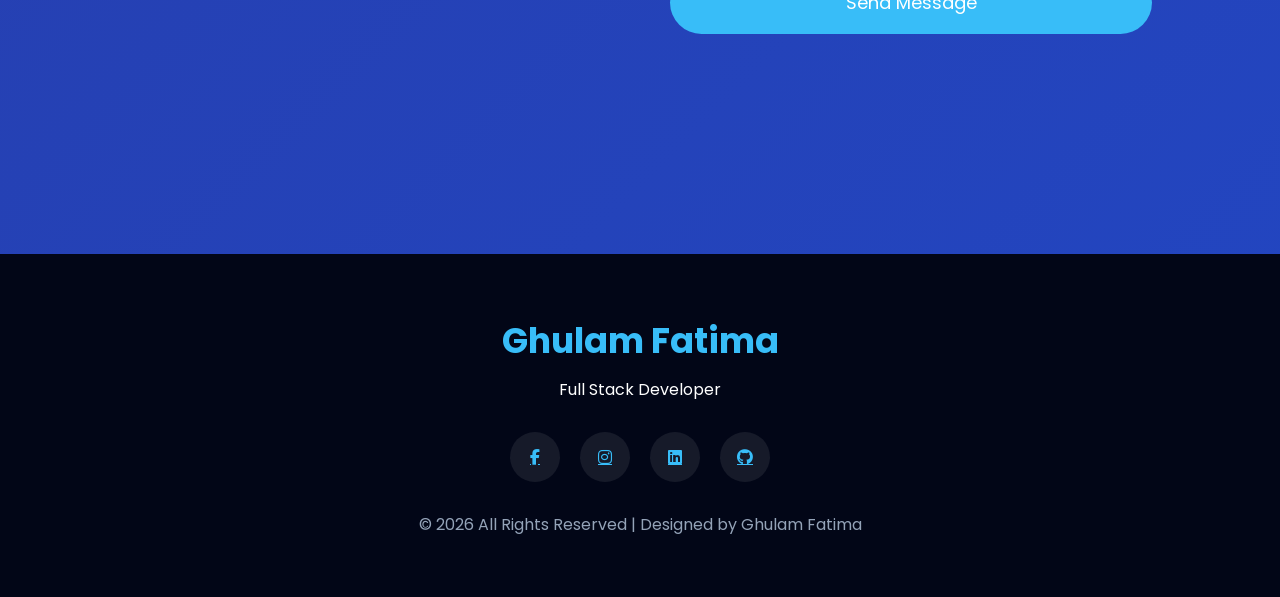
==== commit 96b803d5: "Updated portfolio design" ====
--- a/index.html
+++ b/index.html
@@ -51,25 +51,19 @@
 
 <section class="hero" id="home">
 
-<div class="left">
-
-<h3>Hello, I'm</h3>
-
-<h1>Ghulam <span>Fatima</span></h1>
-
-<h2>Full Stack Developer</h2>
-
-<p>
-
-I build modern, responsive and scalable web applications using
-HTML, CSS, JavaScript, React, Node.js, Express.js and C++.
-
-I love solving real-world problems and creating beautiful user experiences.
-
-</p>
-
-<div class="buttons">
-
+<div class="typing-content">
+    <h1>Hello, I'm</h1>
+
+    <h2>Ghulam <span>Fatima</span></h2>
+
+    <h3>Full Stack Developer</h3>
+
+    <p>
+        I build modern, responsive and scalable web applications using
+        HTML, CSS, JavaScript, React, Node.js, Express.js and C++.
+        I love solving real-world problems and creating beautiful user experiences.
+    </p>
+</div>
 <a href="#contact" class="btn hire">
 
 Hire Me
@@ -584,7 +578,7 @@
 
                     <h4>Email</h4>
 
-                    <p>anmolfatima960@gmail.com</p>
+                    <a href="mailto:anmolfatima960@gmail.com">anmolfatima960@gmail.com</a>
 
                 </div>
 
@@ -598,7 +592,7 @@
 
                     <h4>Phone</h4>
 
-                    <p>+92 3034460146</p>
+                 <a href="tel:+923034460146">+92 3034460146</a>
 
                 </div>
 
--- a/style.css
+++ b/style.css
@@ -1294,5 +1294,58 @@
 grid-template-columns:1fr;
 
 }
-
-}
+.whatsapp {
+    font-size: 35px;
+    color: #25D366;
+    text-decoration: none;
+}
+
+.whatsapp:hover {
+    transform: scale(1.1);
+}
+.typing-content {
+    overflow: hidden;
+}
+
+.typing-content h1,
+.typing-content h2,
+.typing-content h3,
+.typing-content p {
+    overflow: hidden;
+    white-space: nowrap;
+    width: 0;
+    animation: typing 15s steps(100) infinite;
+}
+
+.typing-content h1 {
+    animation-delay: 0s;
+}
+
+.typing-content h2 {
+    animation-delay: 0s;
+}
+
+.typing-content h3 {
+    animation-delay: 0s;
+}
+
+.typing-content p {
+    white-space: normal;
+    animation-delay: 0s;
+}
+
+@keyframes typing {
+    0% {
+        width: 0;
+    }
+
+    70% {
+        width: 100%;
+    }
+
+    100% {
+        width: 0;
+    }
+}
+
+}
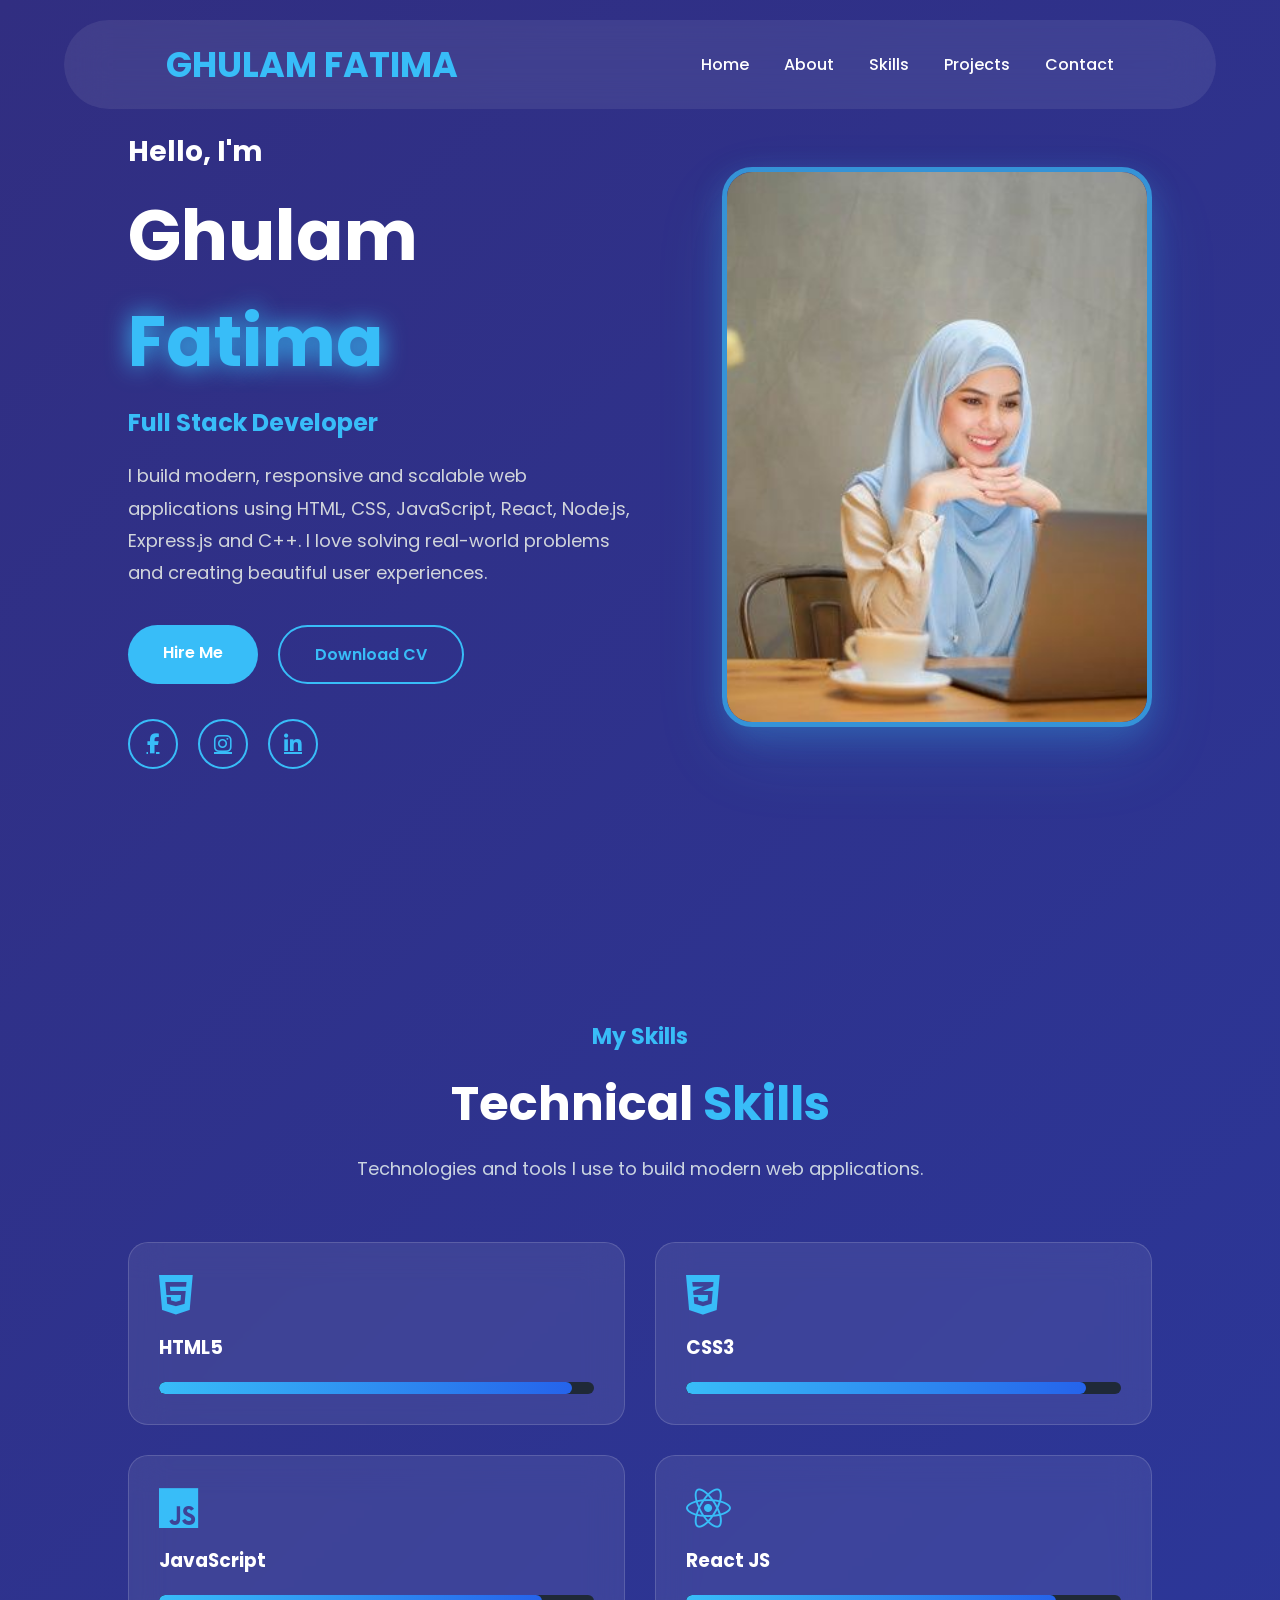
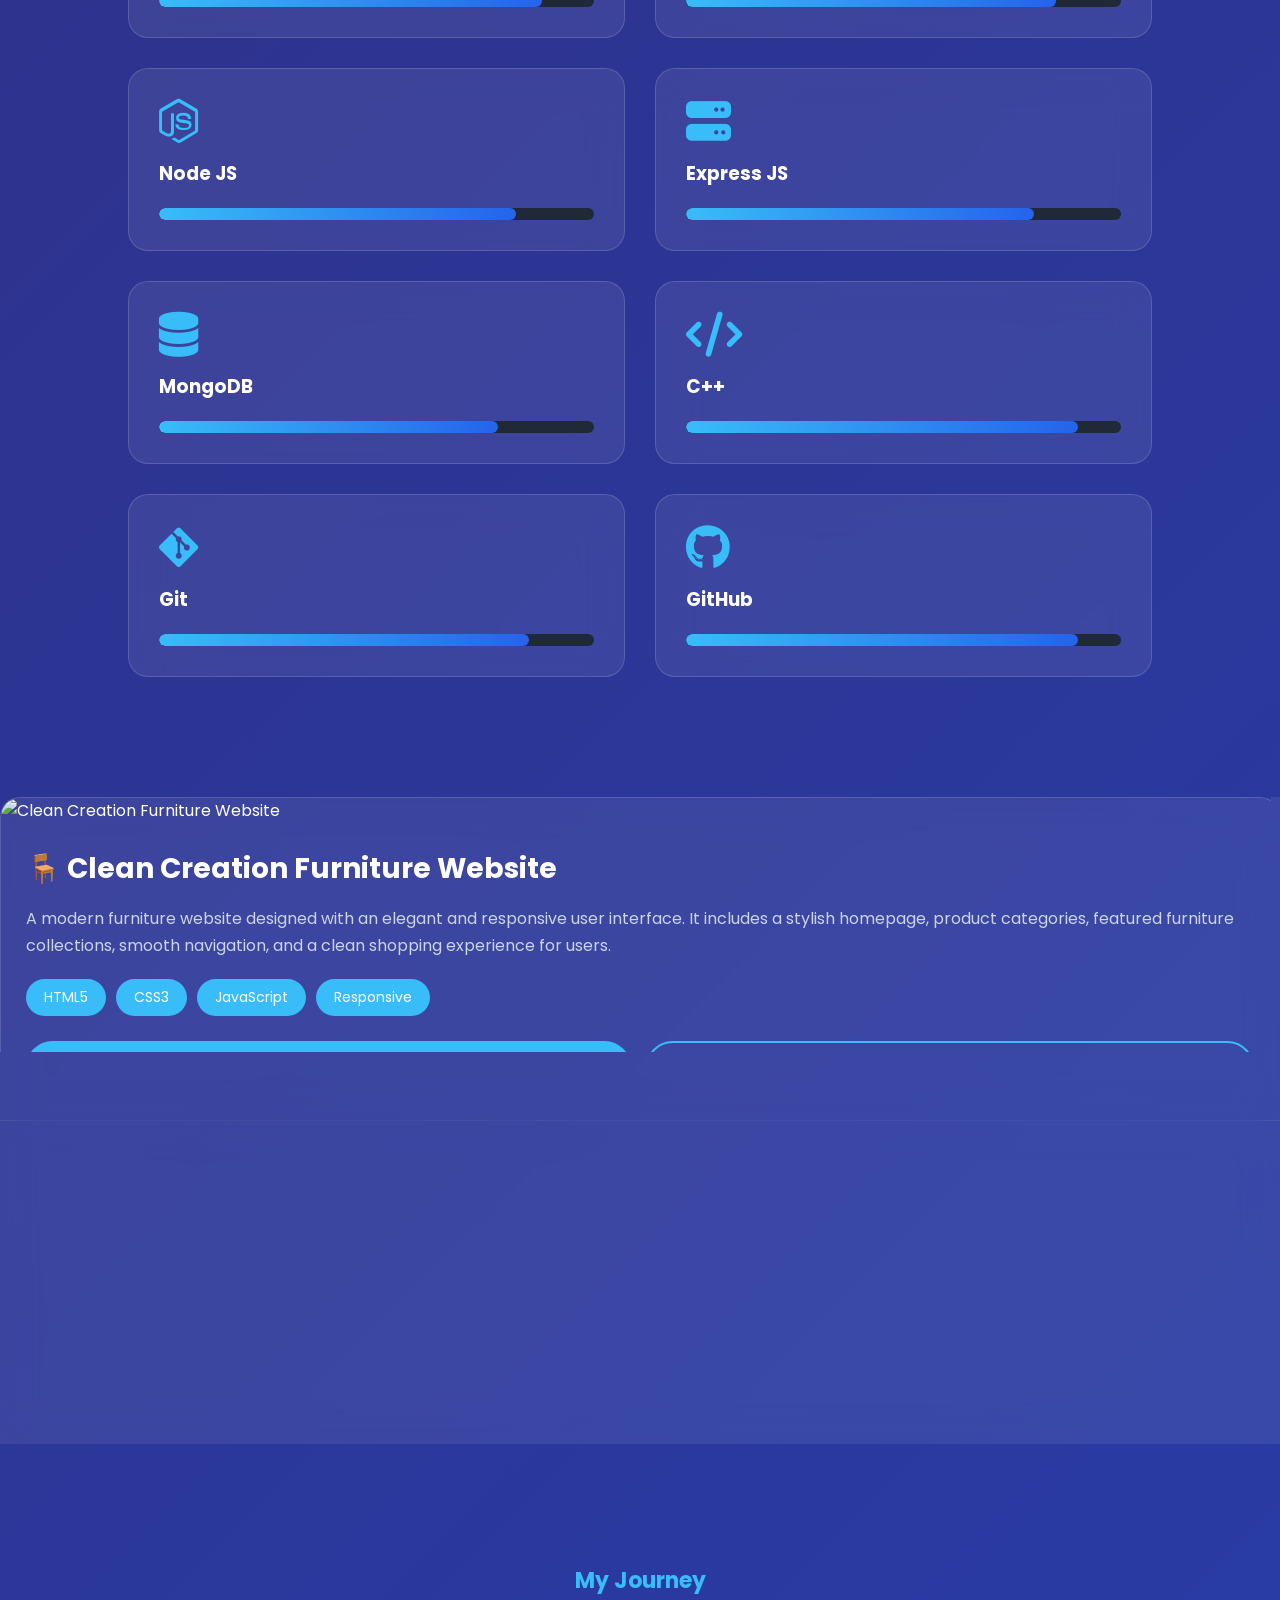
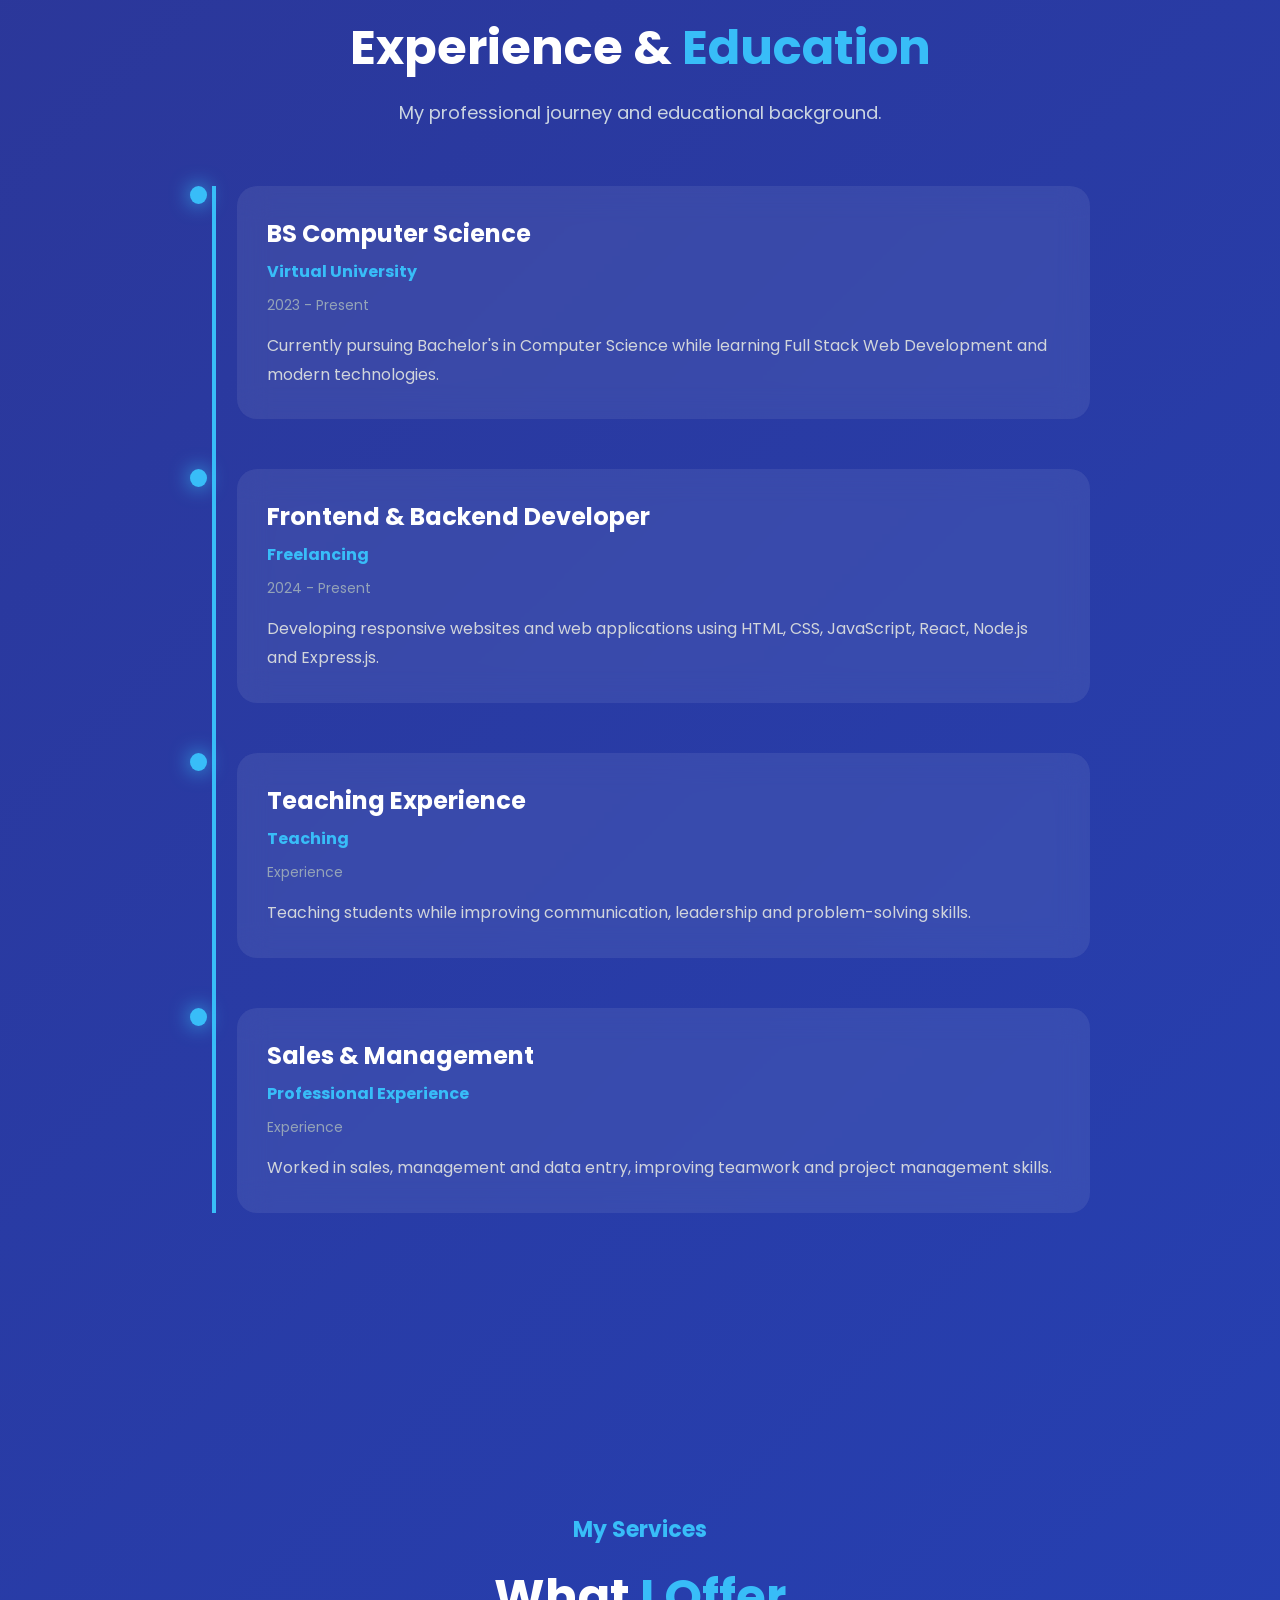
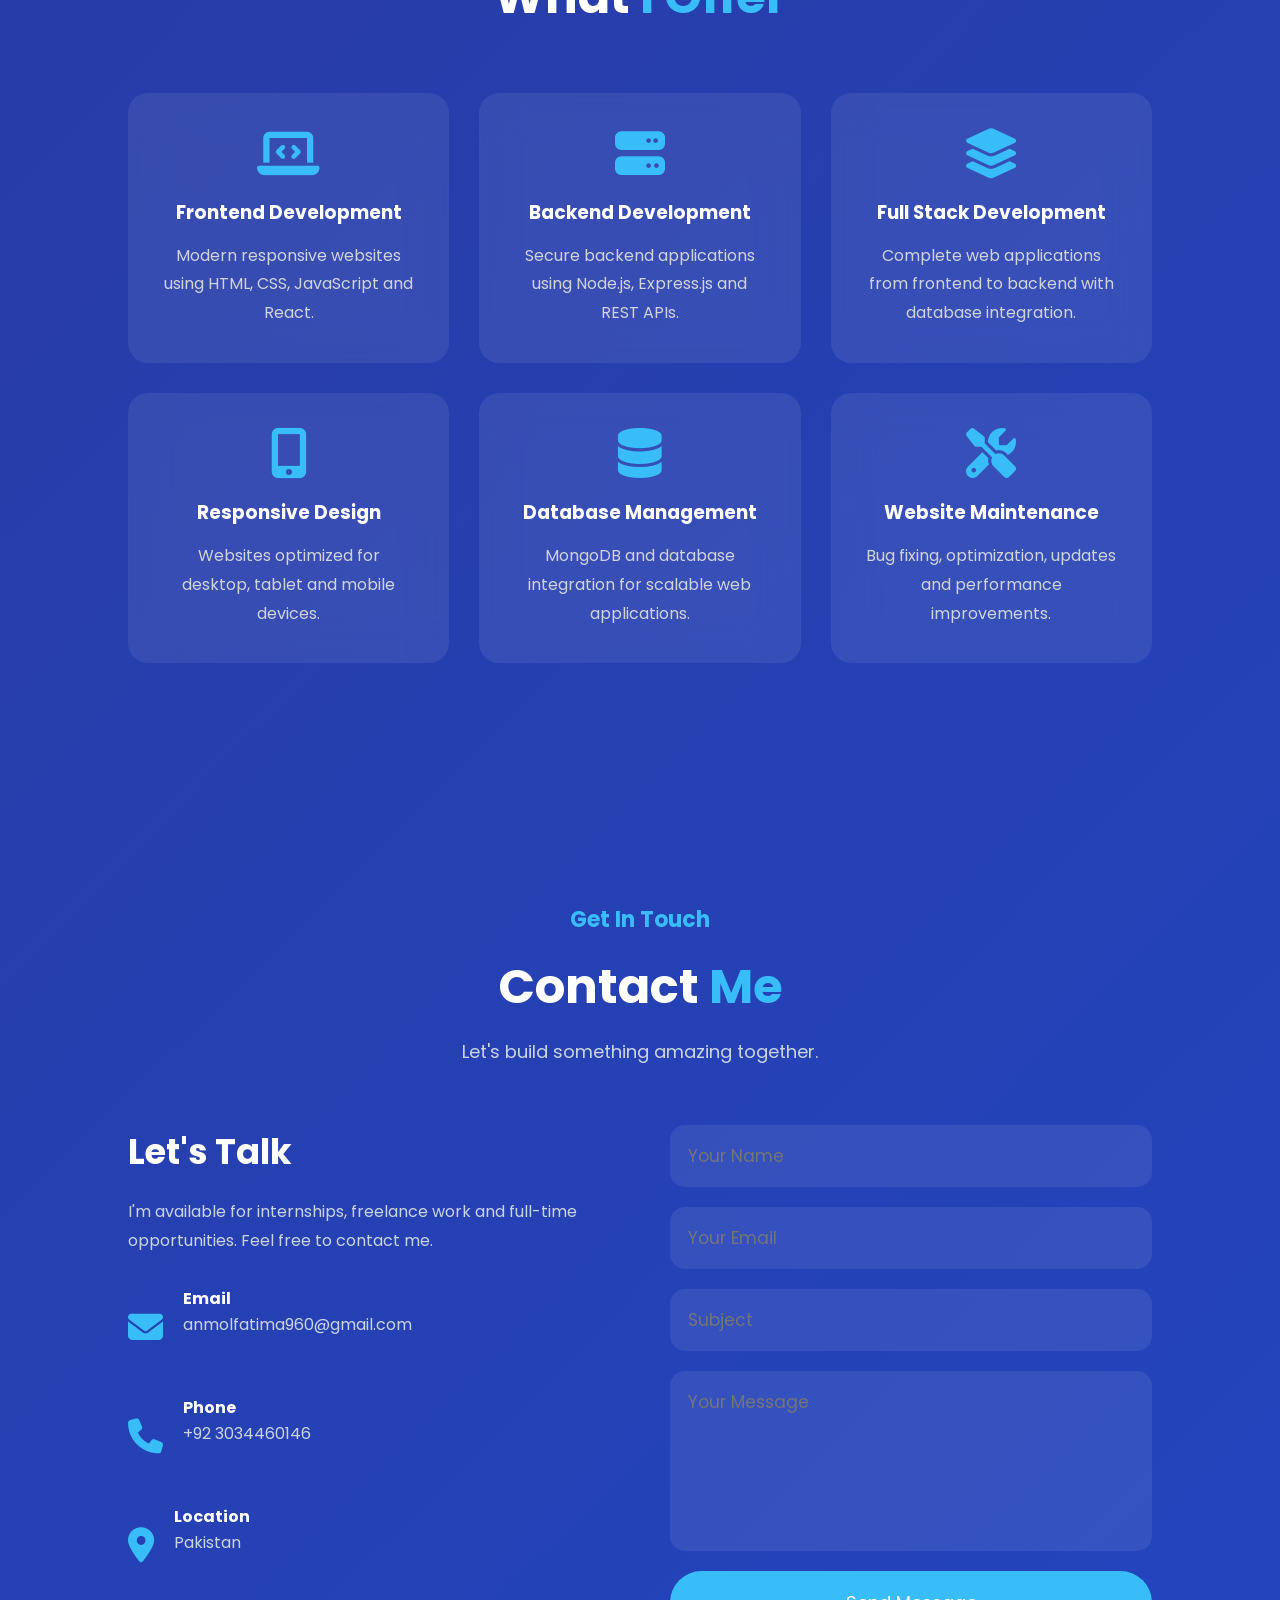
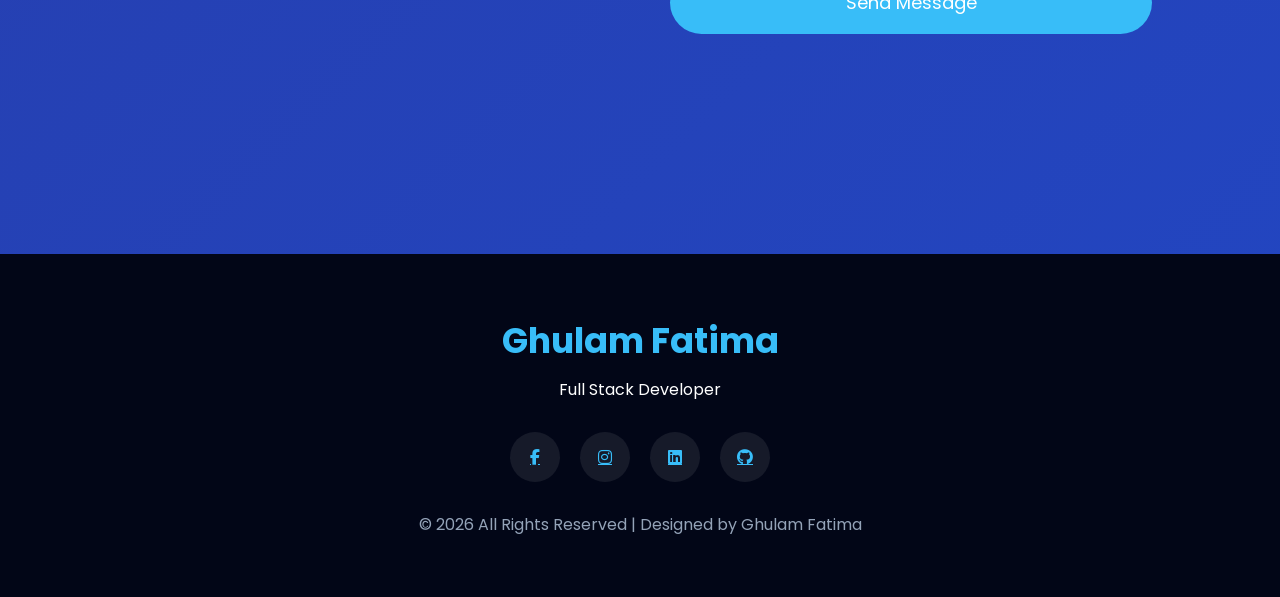
==== commit a1105e88: "Updated portfolio design" ====
--- a/index.html
+++ b/index.html
@@ -51,19 +51,25 @@
 
 <section class="hero" id="home">
 
-<div class="typing-content">
-    <h1>Hello, I'm</h1>
-
-    <h2>Ghulam <span>Fatima</span></h2>
-
-    <h3>Full Stack Developer</h3>
-
-    <p>
-        I build modern, responsive and scalable web applications using
-        HTML, CSS, JavaScript, React, Node.js, Express.js and C++.
-        I love solving real-world problems and creating beautiful user experiences.
-    </p>
-</div>
+<div class="left">
+
+<h3>Hello, I'm</h3>
+
+<h1>Ghulam <span>Fatima</span></h1>
+
+<h2>Full Stack Developer</h2>
+
+<p>
+
+I build modern, responsive and scalable web applications using
+HTML, CSS, JavaScript, React, Node.js, Express.js and C++.
+
+I love solving real-world problems and creating beautiful user experiences.
+
+</p>
+
+<div class="buttons">
+
 <a href="#contact" class="btn hire">
 
 Hire Me
@@ -578,7 +584,7 @@
 
                     <h4>Email</h4>
 
-                    <a href="mailto:anmolfatima960@gmail.com">anmolfatima960@gmail.com</a>
+                    <p>anmolfatima960@gmail.com</p>
 
                 </div>
 
@@ -592,7 +598,7 @@
 
                     <h4>Phone</h4>
 
-                 <a href="tel:+923034460146">+92 3034460146</a>
+                    <p>+92 3034460146</p>
 
                 </div>
 
--- a/style.css
+++ b/style.css
@@ -1294,58 +1294,5 @@
 grid-template-columns:1fr;
 
 }
-.whatsapp {
-    font-size: 35px;
-    color: #25D366;
-    text-decoration: none;
-}
-
-.whatsapp:hover {
-    transform: scale(1.1);
-}
-.typing-content {
-    overflow: hidden;
-}
-
-.typing-content h1,
-.typing-content h2,
-.typing-content h3,
-.typing-content p {
-    overflow: hidden;
-    white-space: nowrap;
-    width: 0;
-    animation: typing 15s steps(100) infinite;
-}
-
-.typing-content h1 {
-    animation-delay: 0s;
-}
-
-.typing-content h2 {
-    animation-delay: 0s;
-}
-
-.typing-content h3 {
-    animation-delay: 0s;
-}
-
-.typing-content p {
-    white-space: normal;
-    animation-delay: 0s;
-}
-
-@keyframes typing {
-    0% {
-        width: 0;
-    }
-
-    70% {
-        width: 100%;
-    }
-
-    100% {
-        width: 0;
-    }
-}
-
-}
+
+}
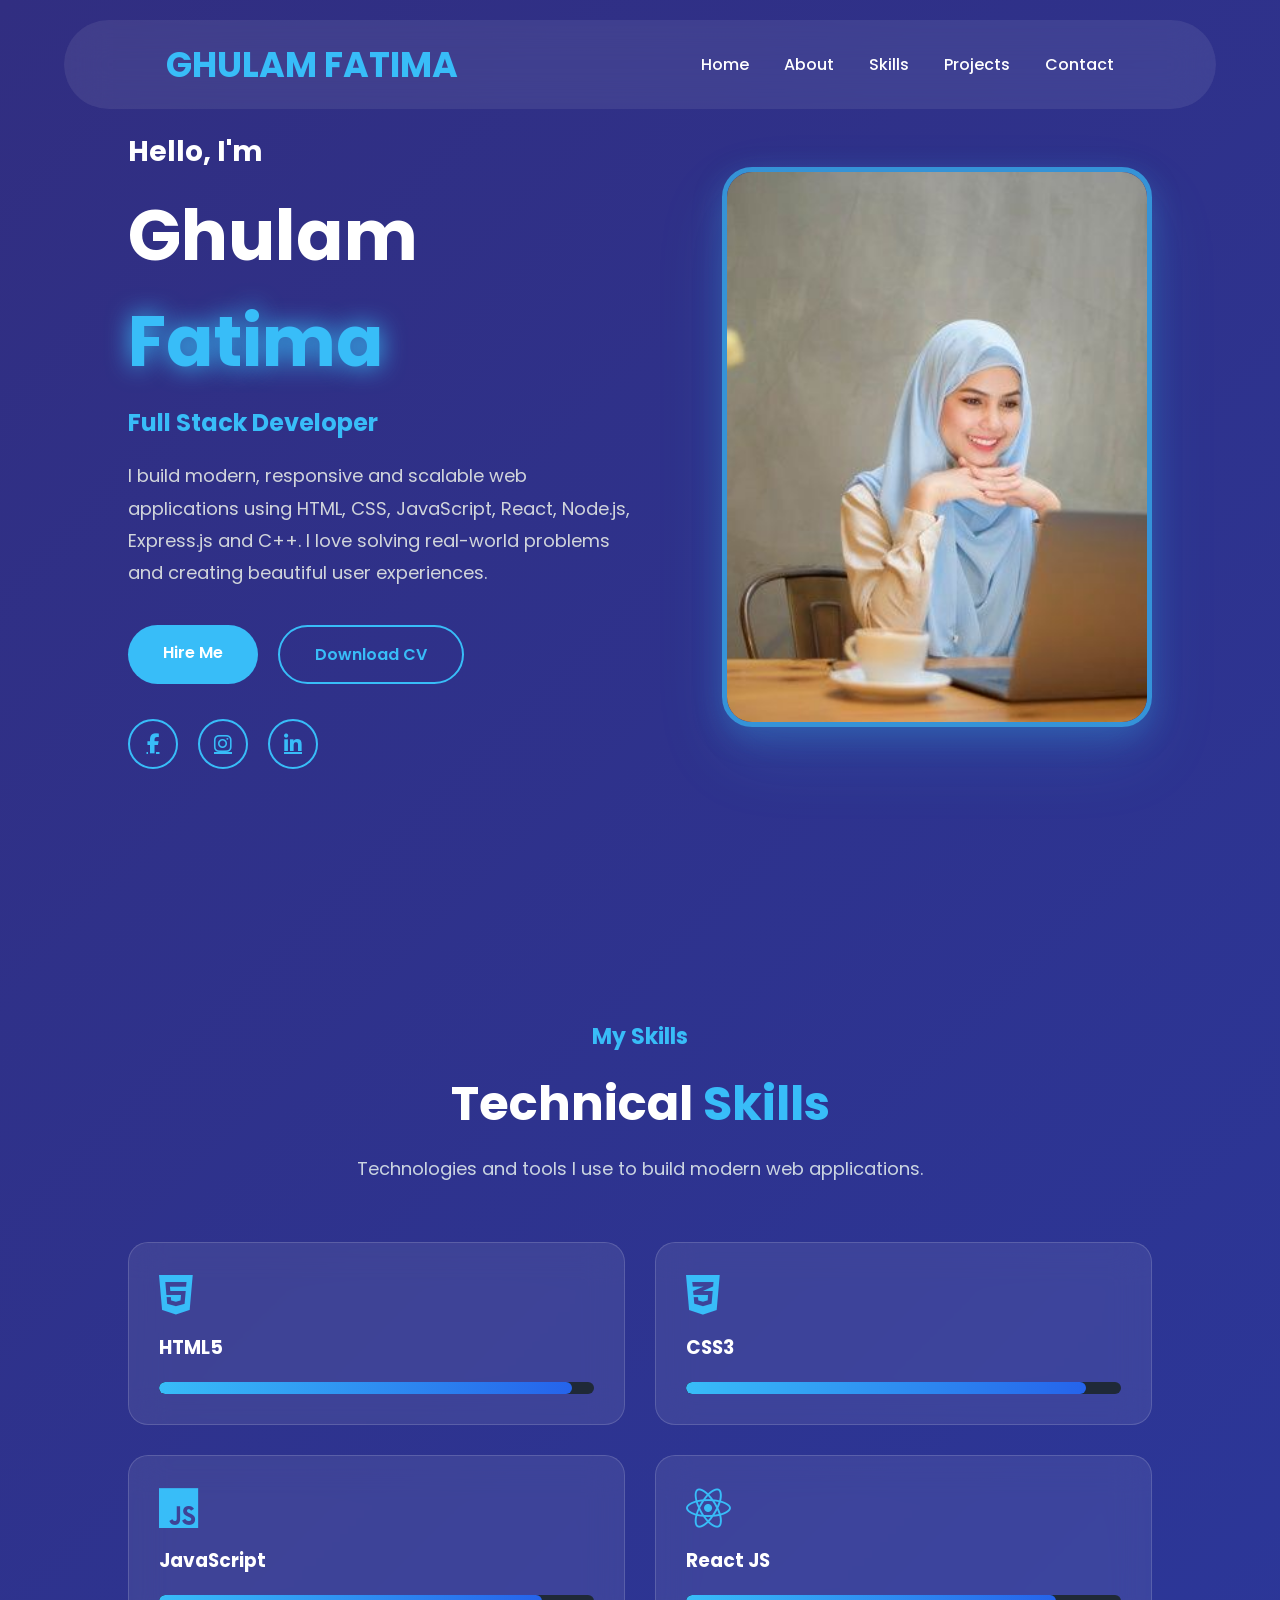
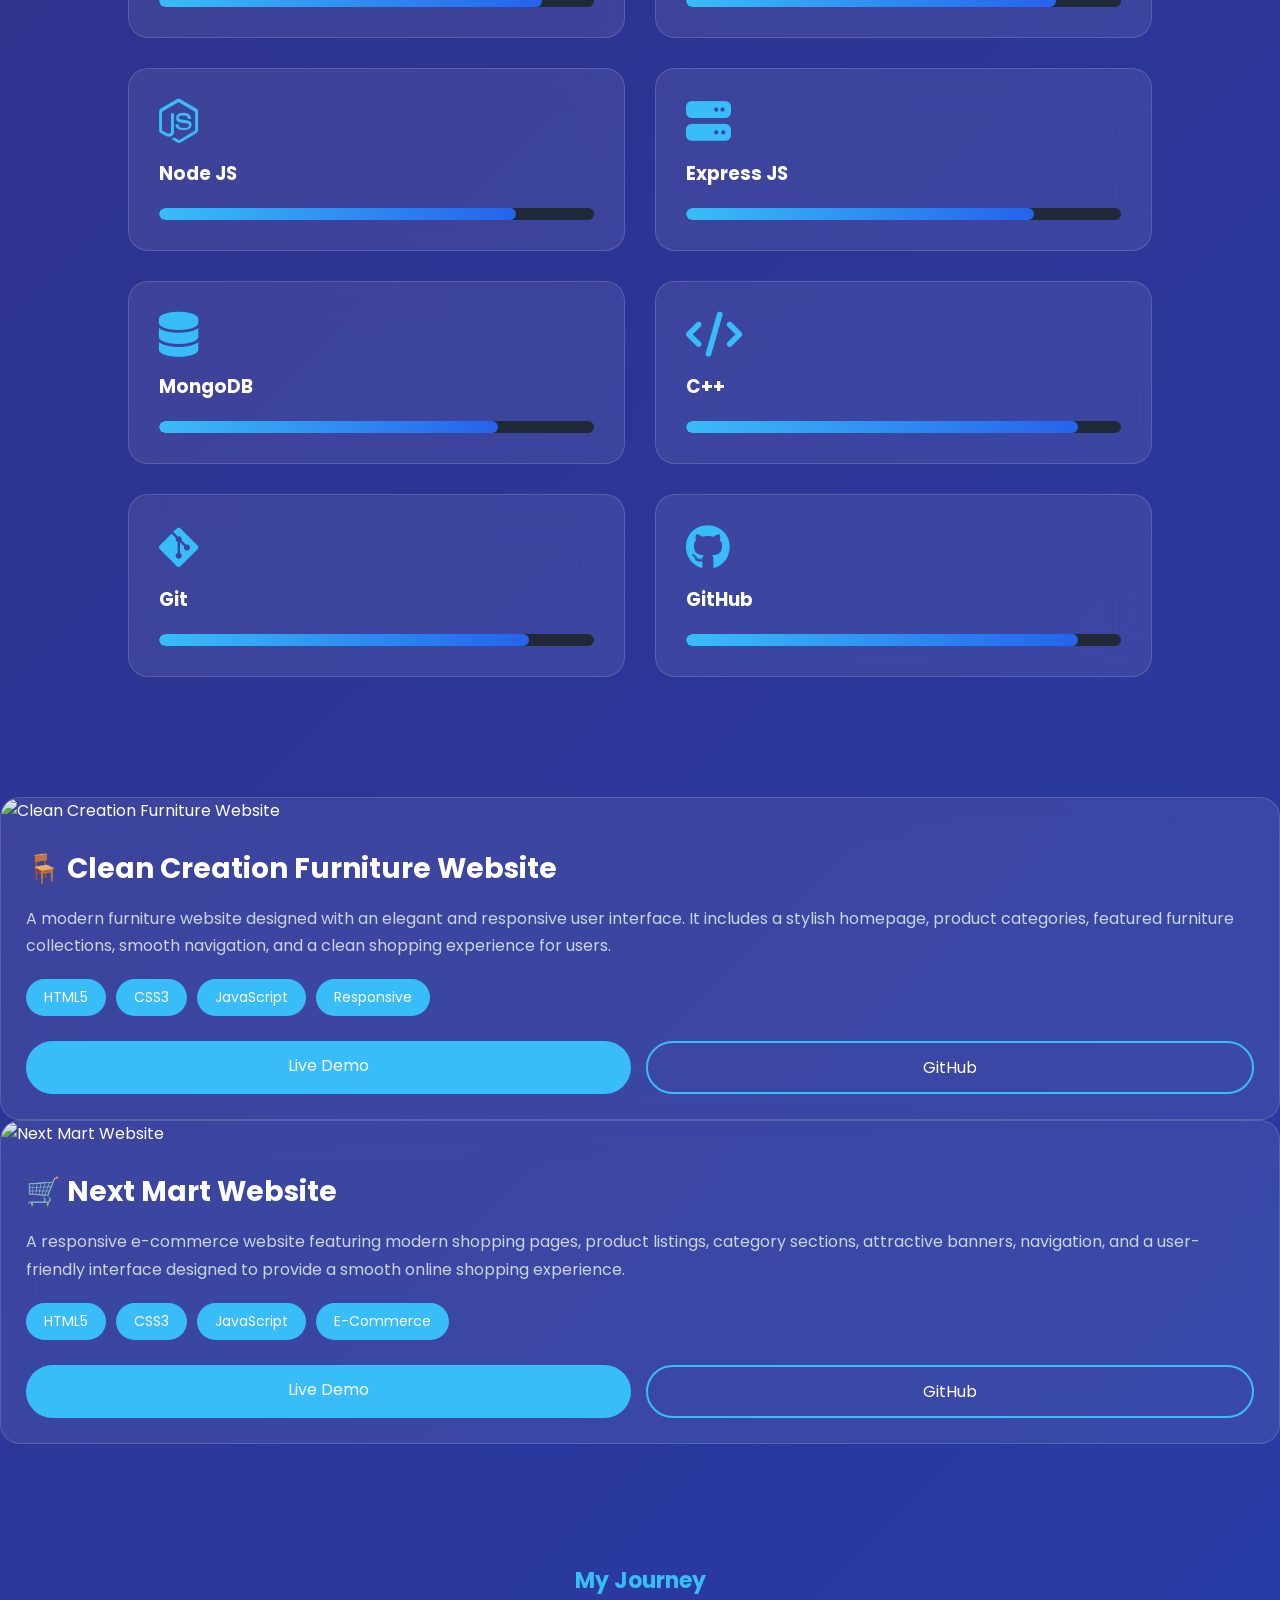
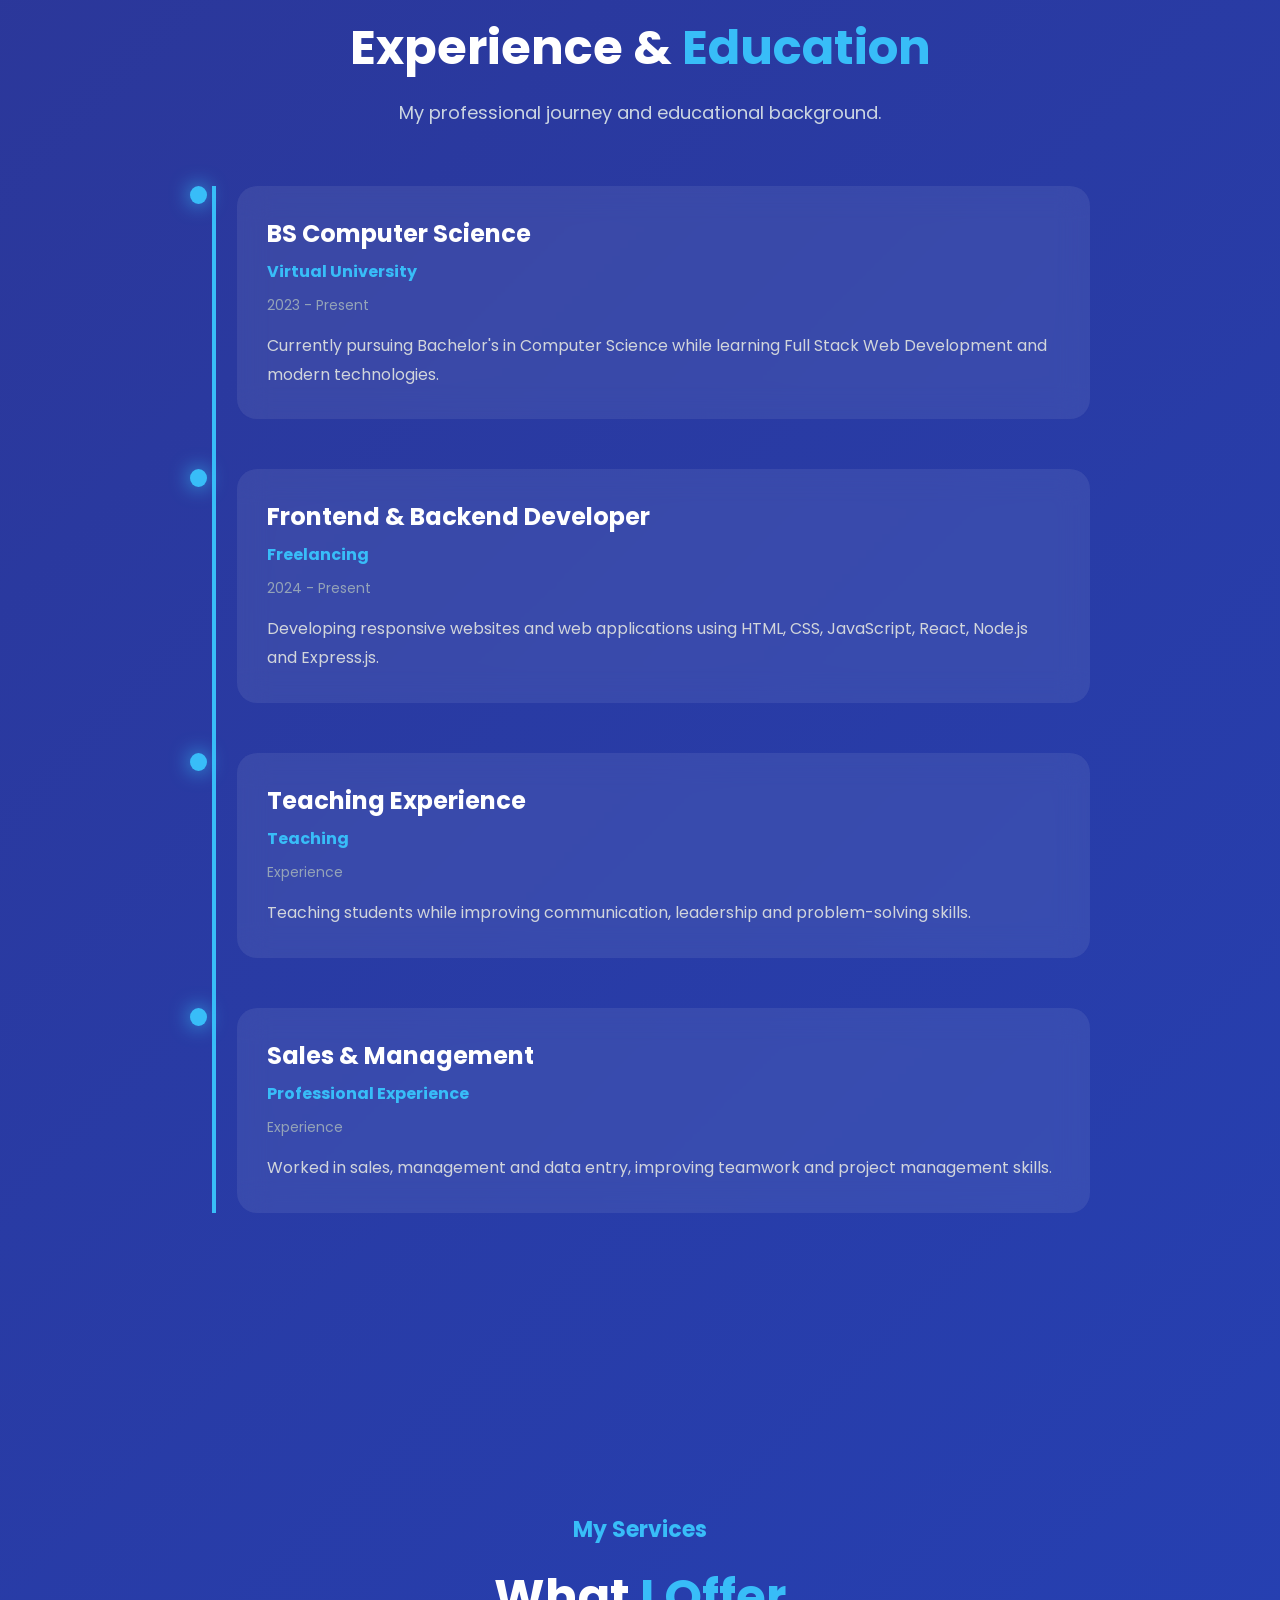
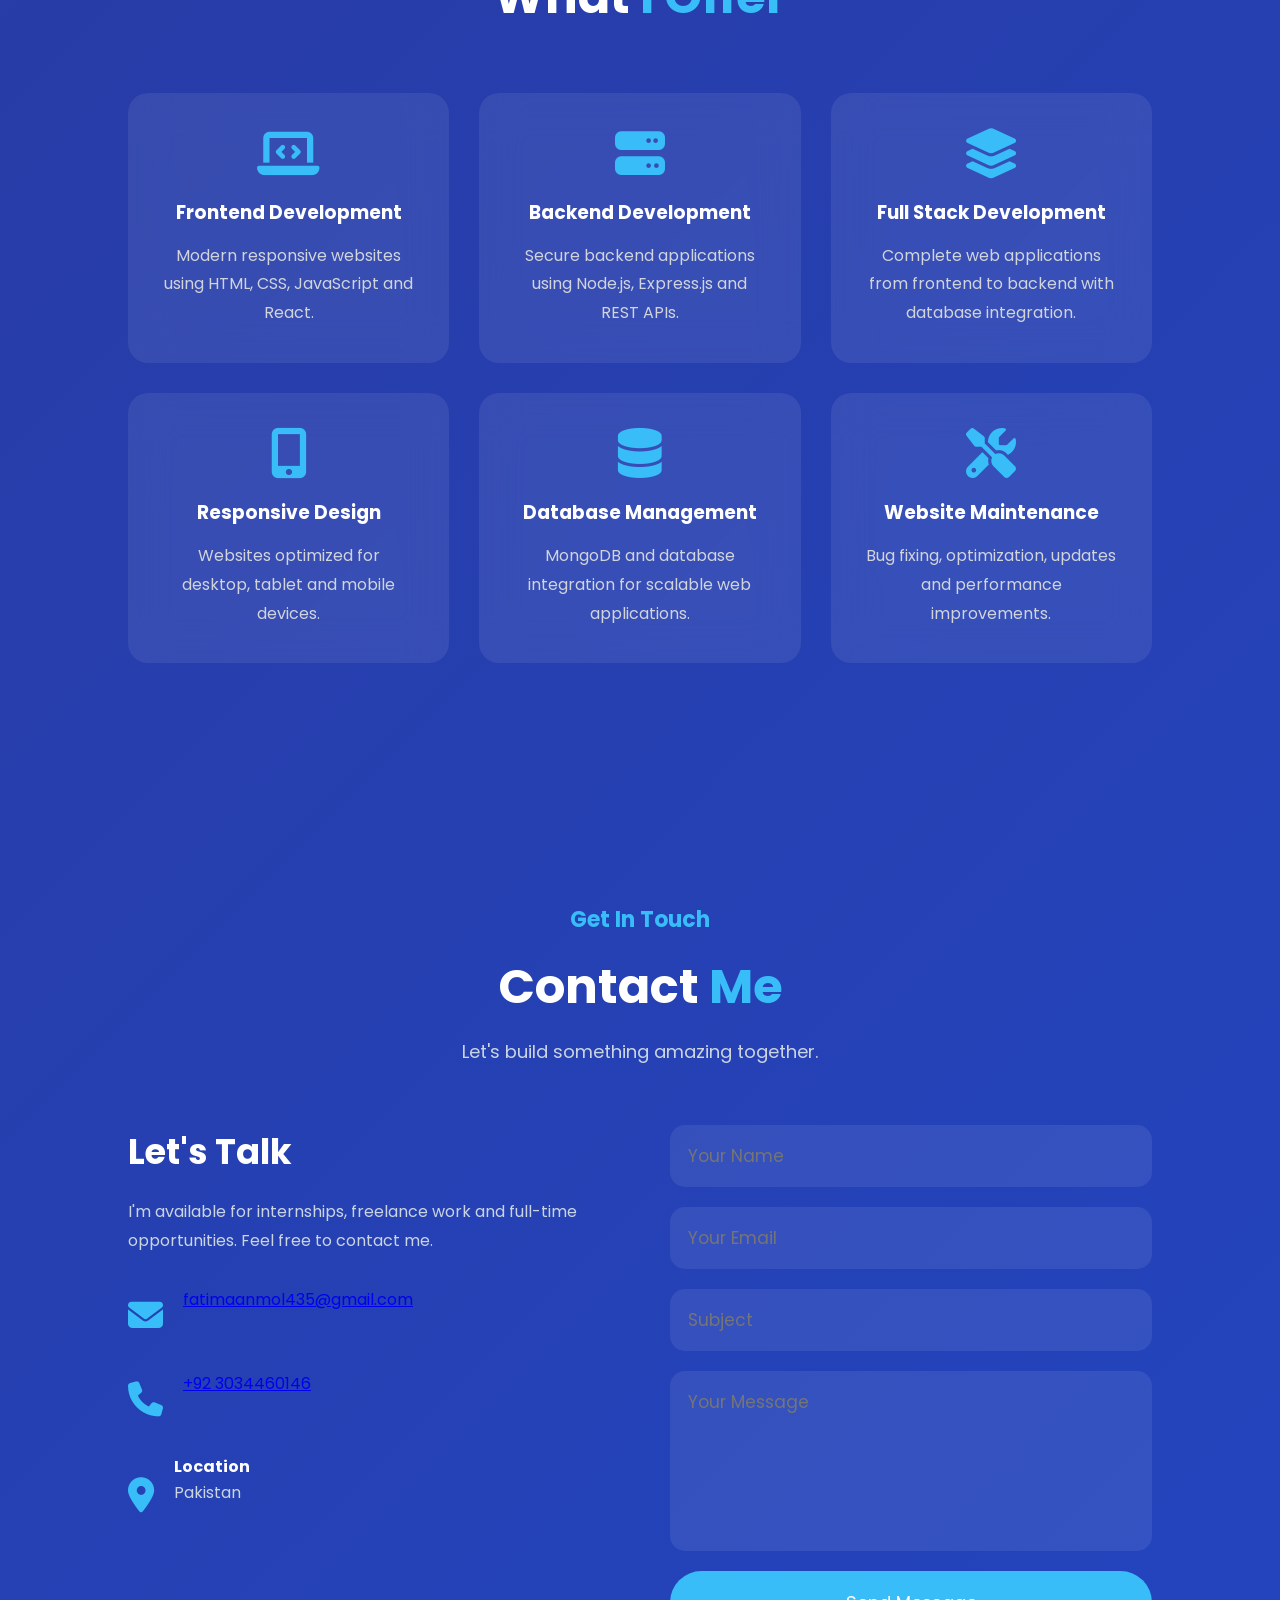
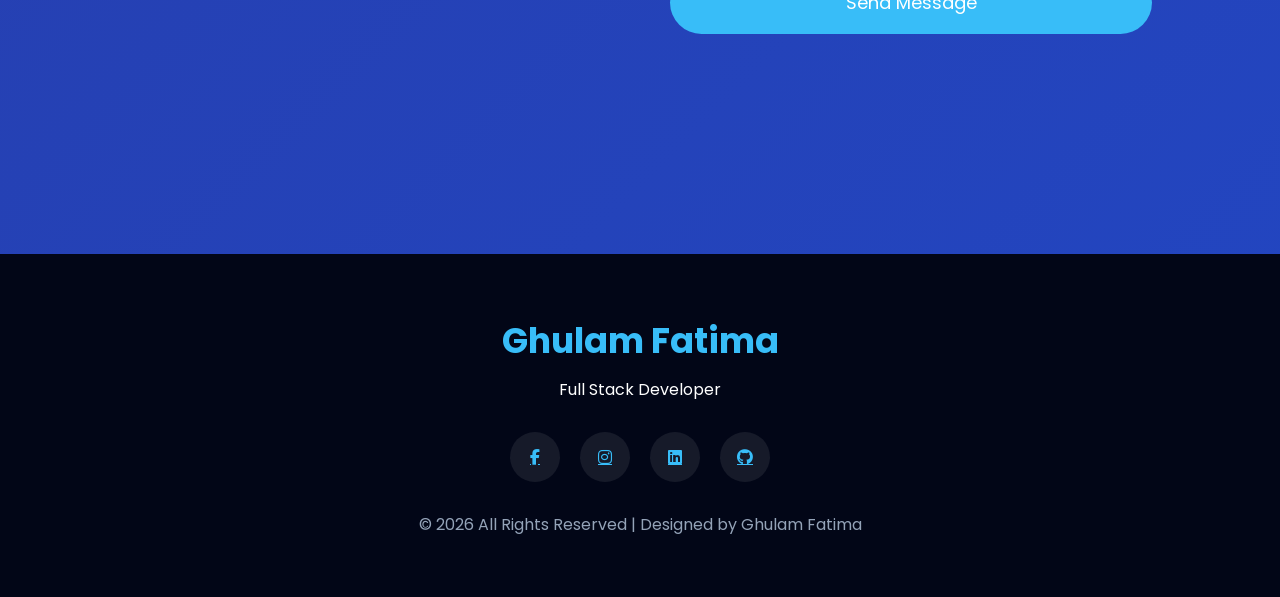
==== commit 00737de5: "Updated portfolio design" ====
--- a/index.html
+++ b/index.html
@@ -582,9 +582,9 @@
 
                 <div>
 
-                    <h4>Email</h4>
-
-                    <p>anmolfatima960@gmail.com</p>
+                    <p>
+    <a href="mailto:fatimaanmol435@gmail.com">fatimaanmol435@gmail.com</a>
+</p>
 
                 </div>
 
@@ -595,10 +595,9 @@
                 <i class="fas fa-phone"></i>
 
                 <div>
-
-                    <h4>Phone</h4>
-
-                    <p>+92 3034460146</p>
+<p>
+    <a href="tel:+923034460146">+92 3034460146</a>
+</p>
 
                 </div>
 
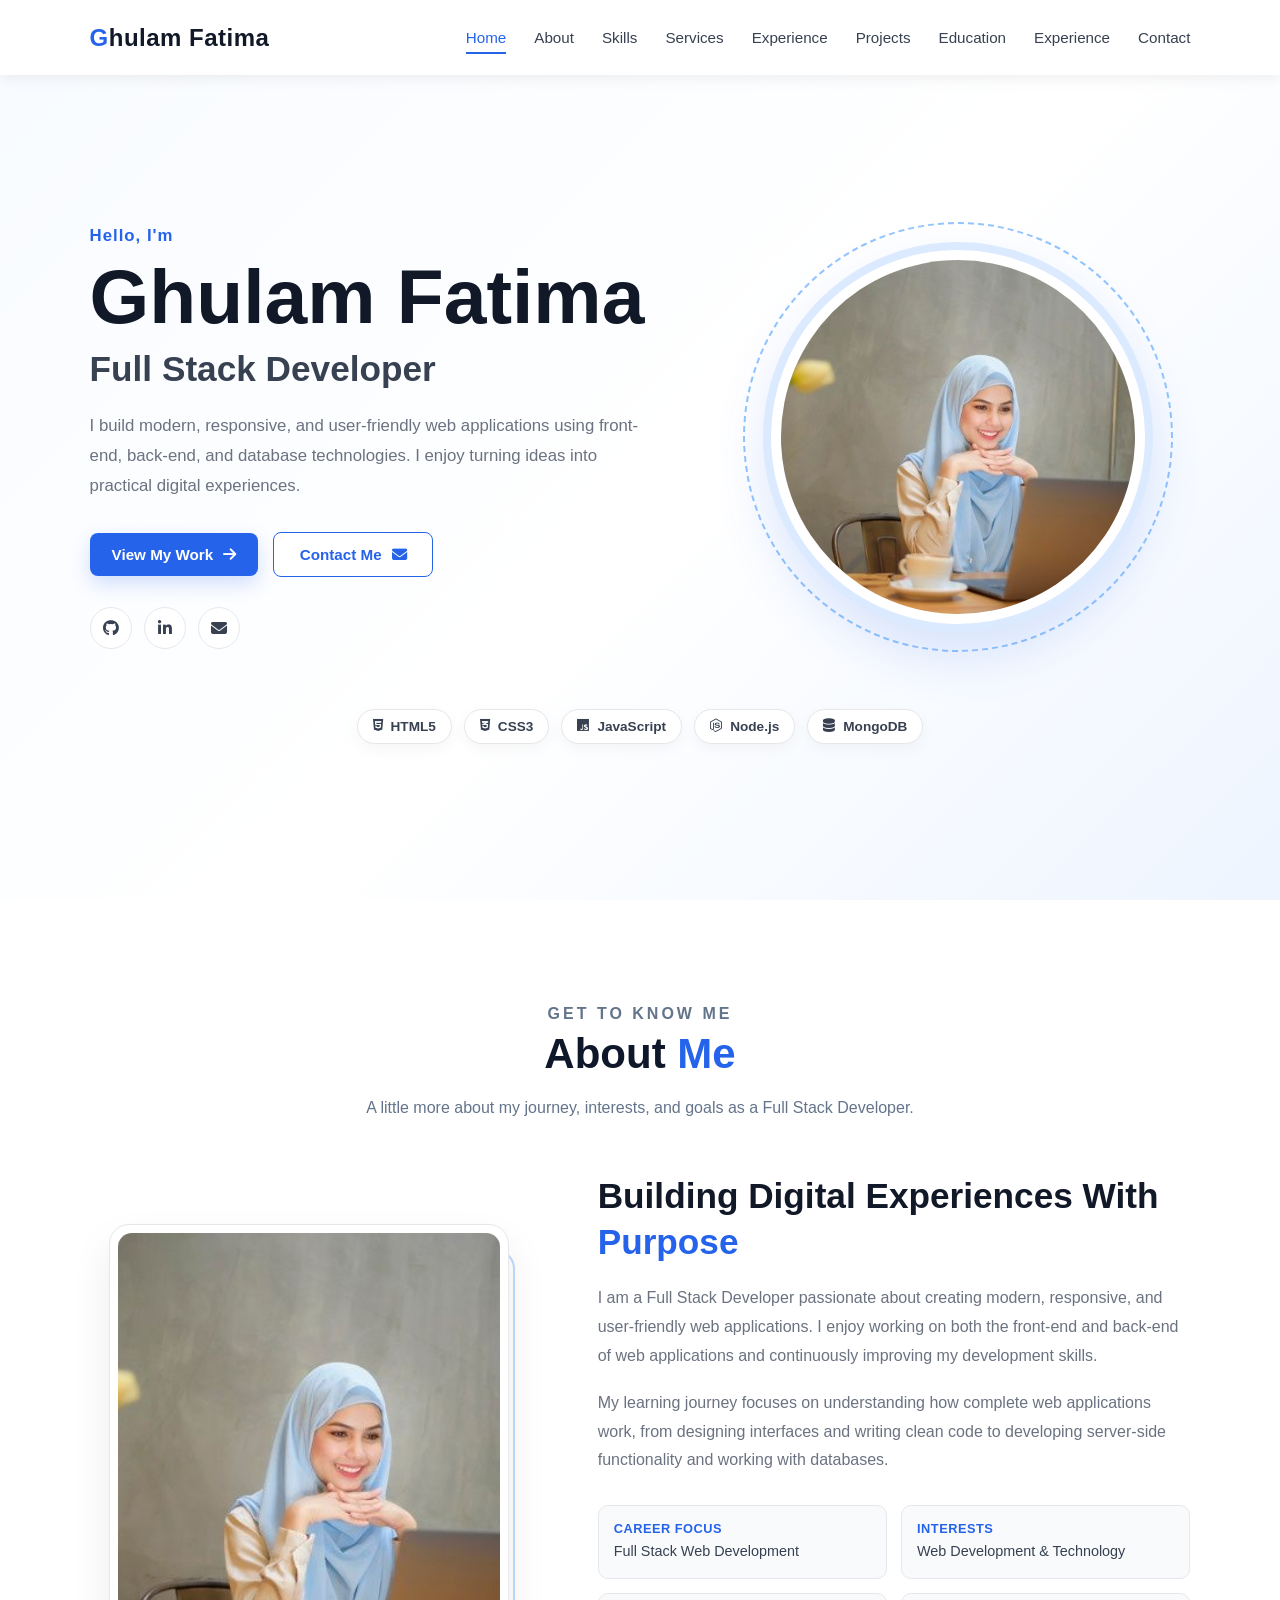
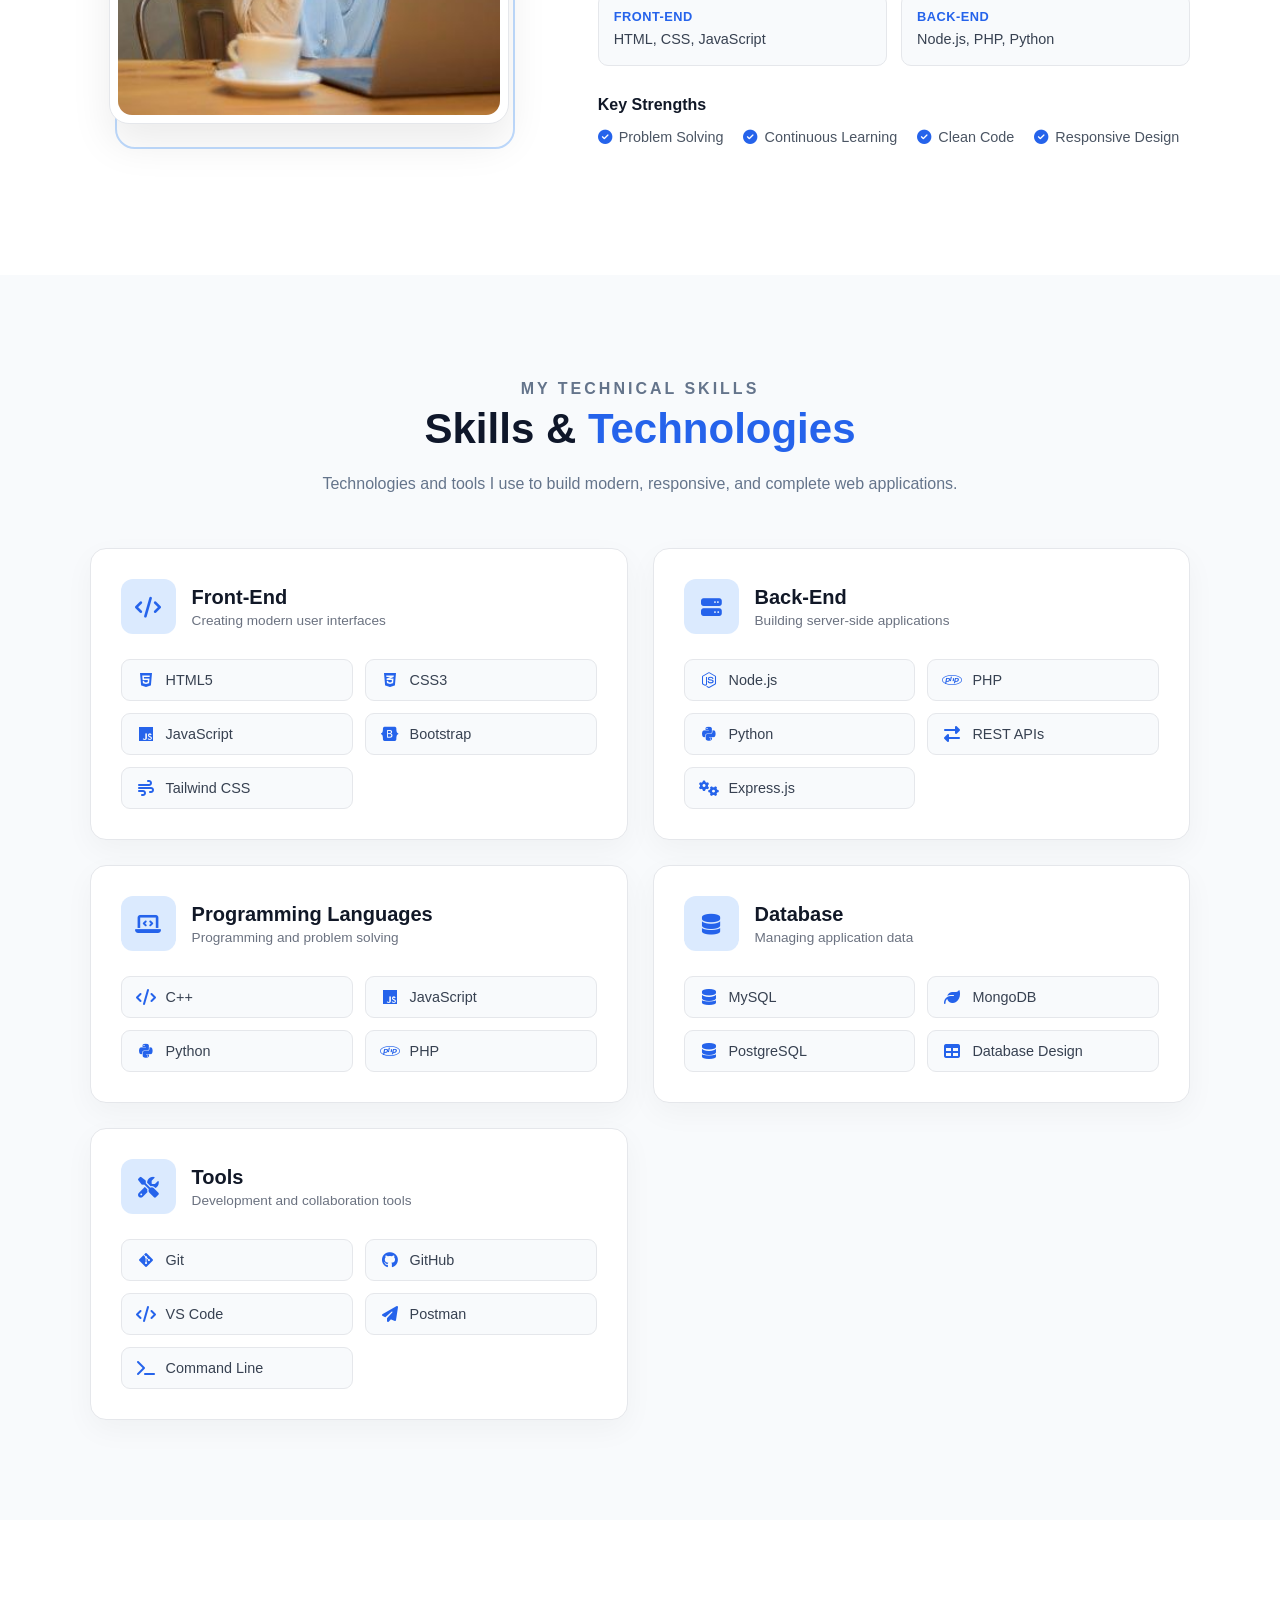
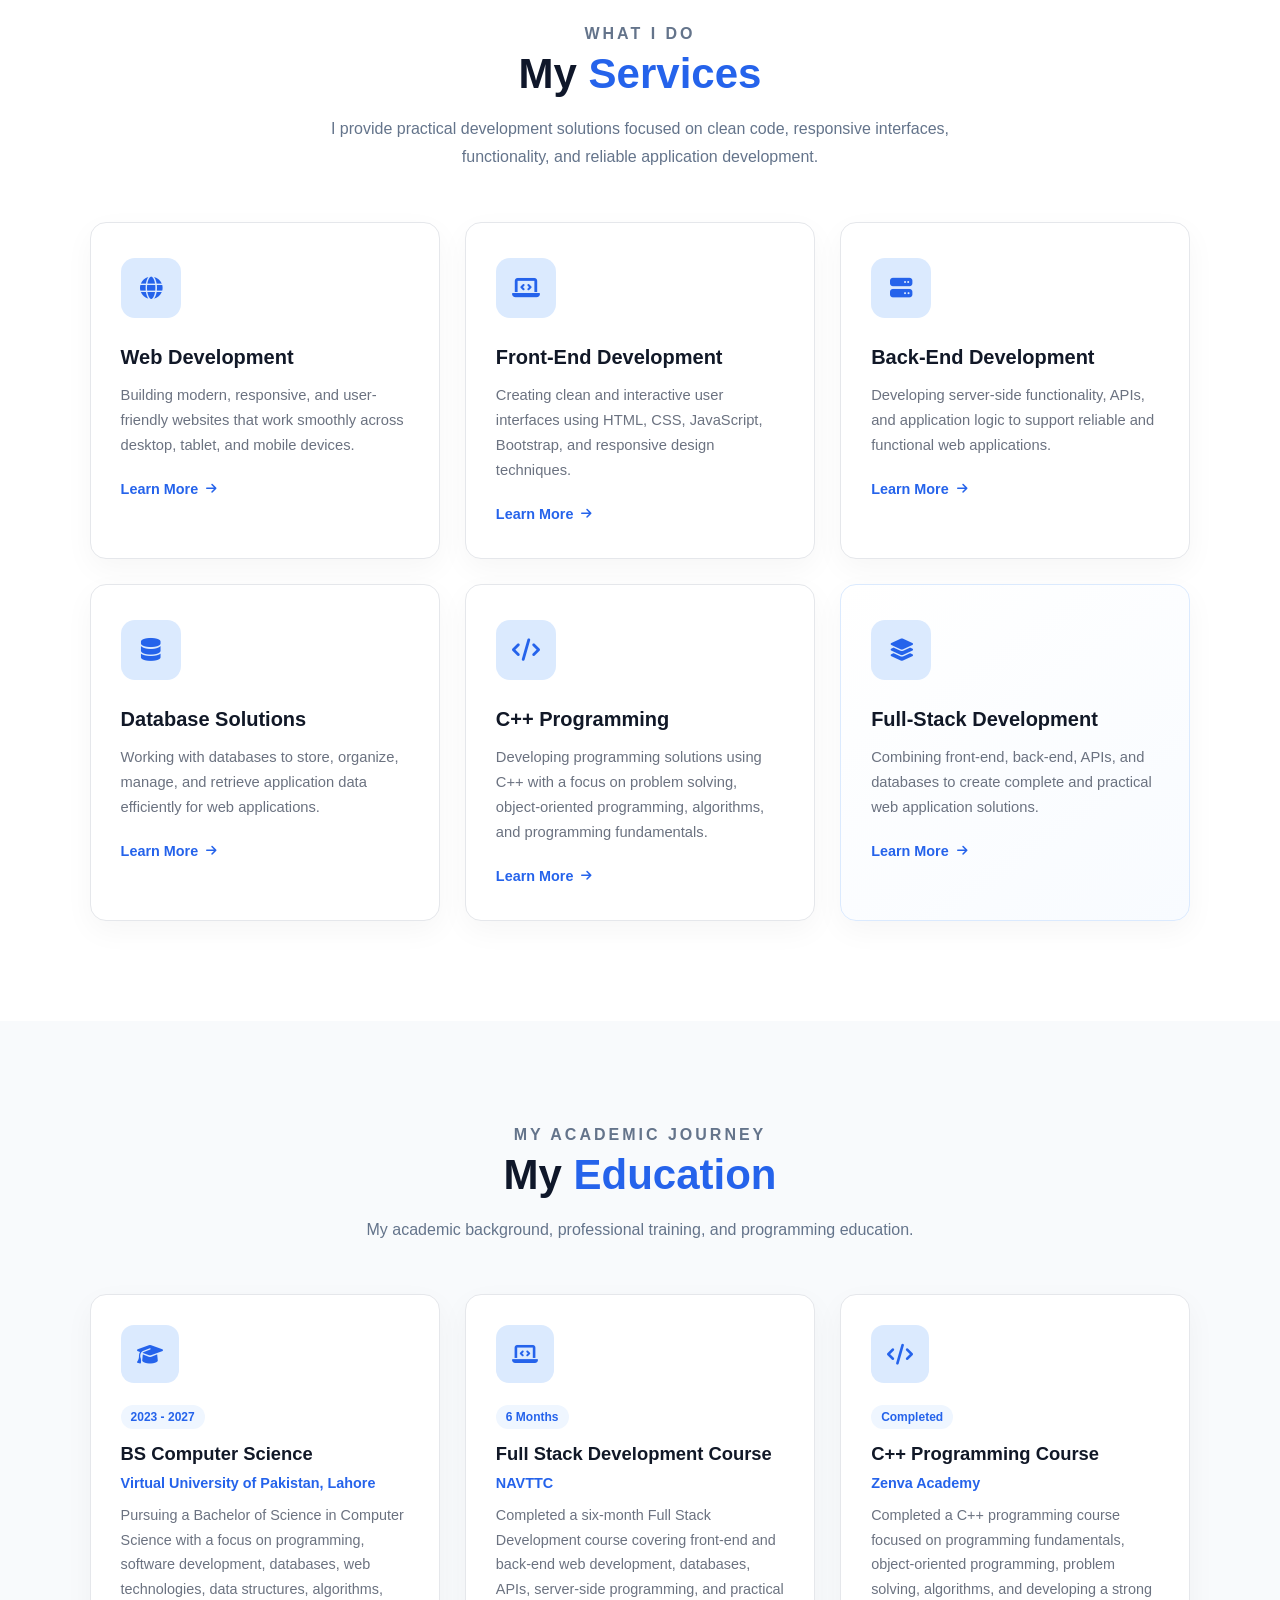
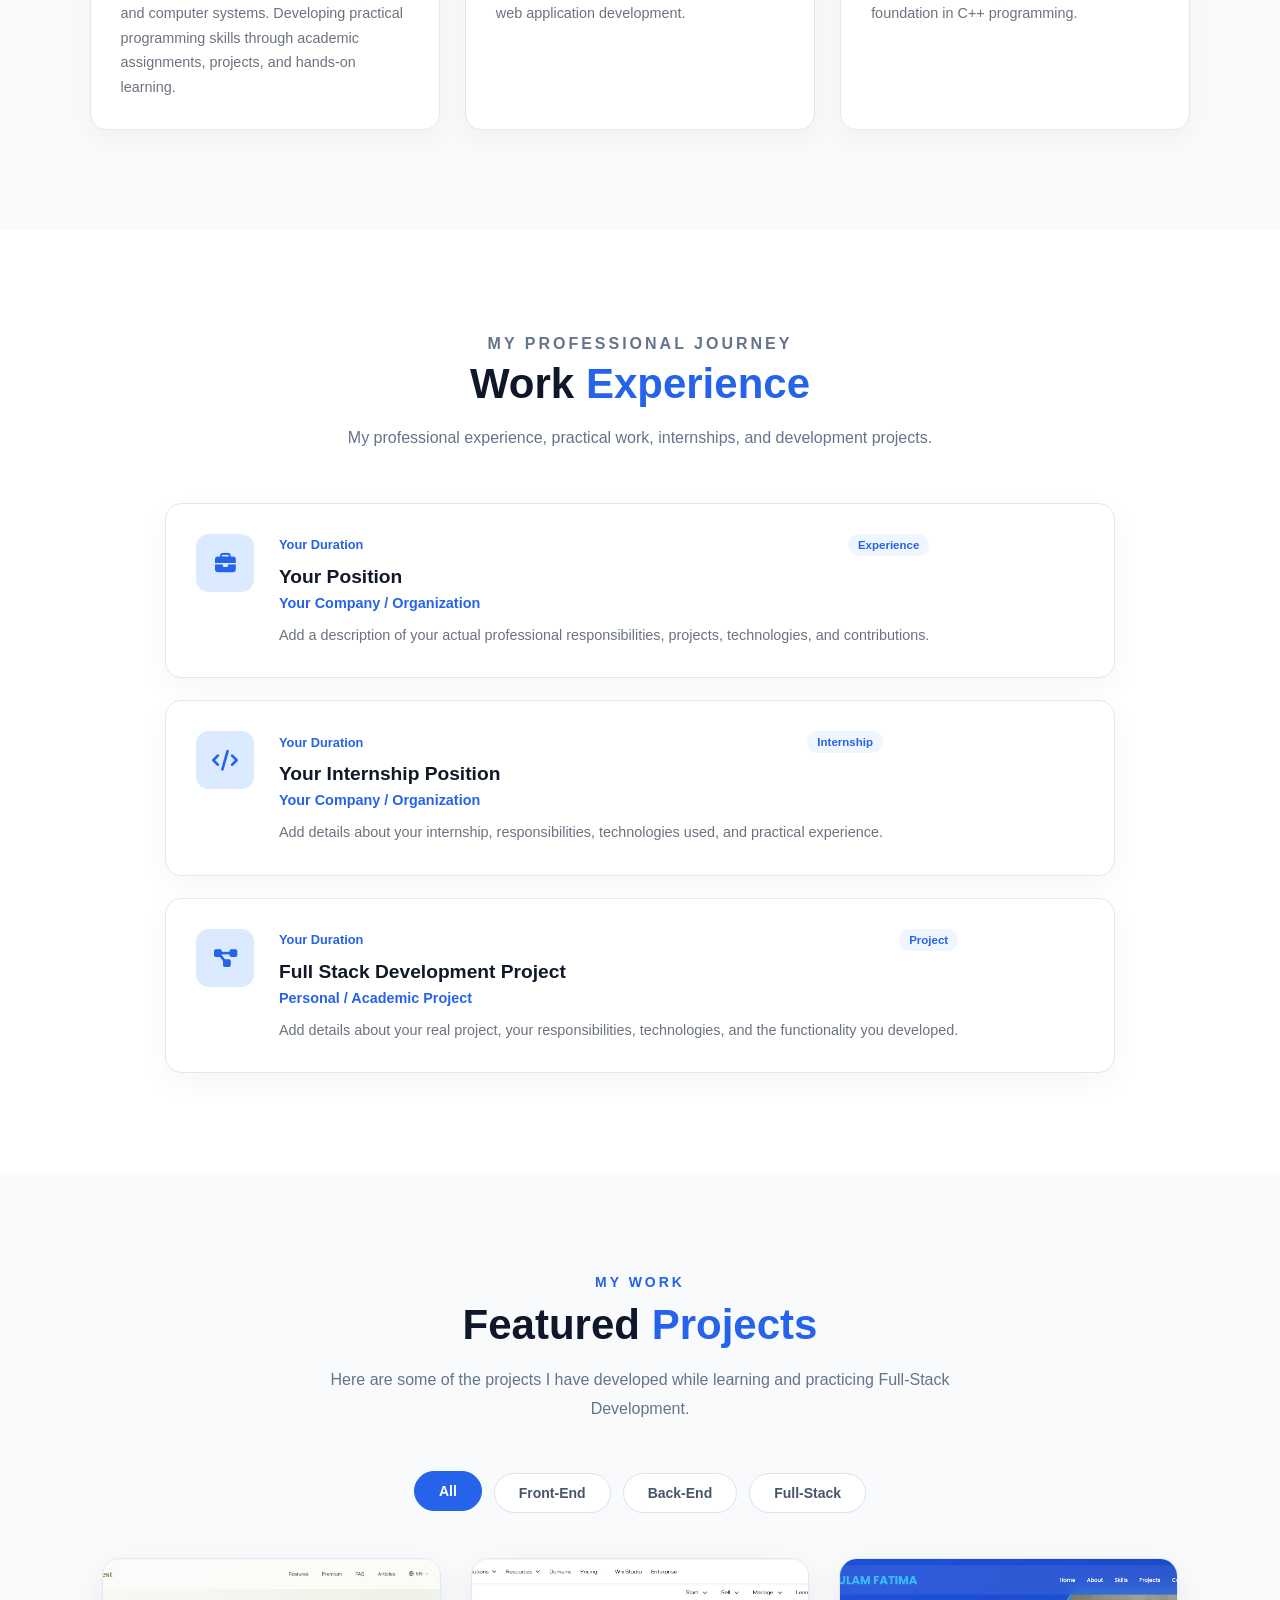
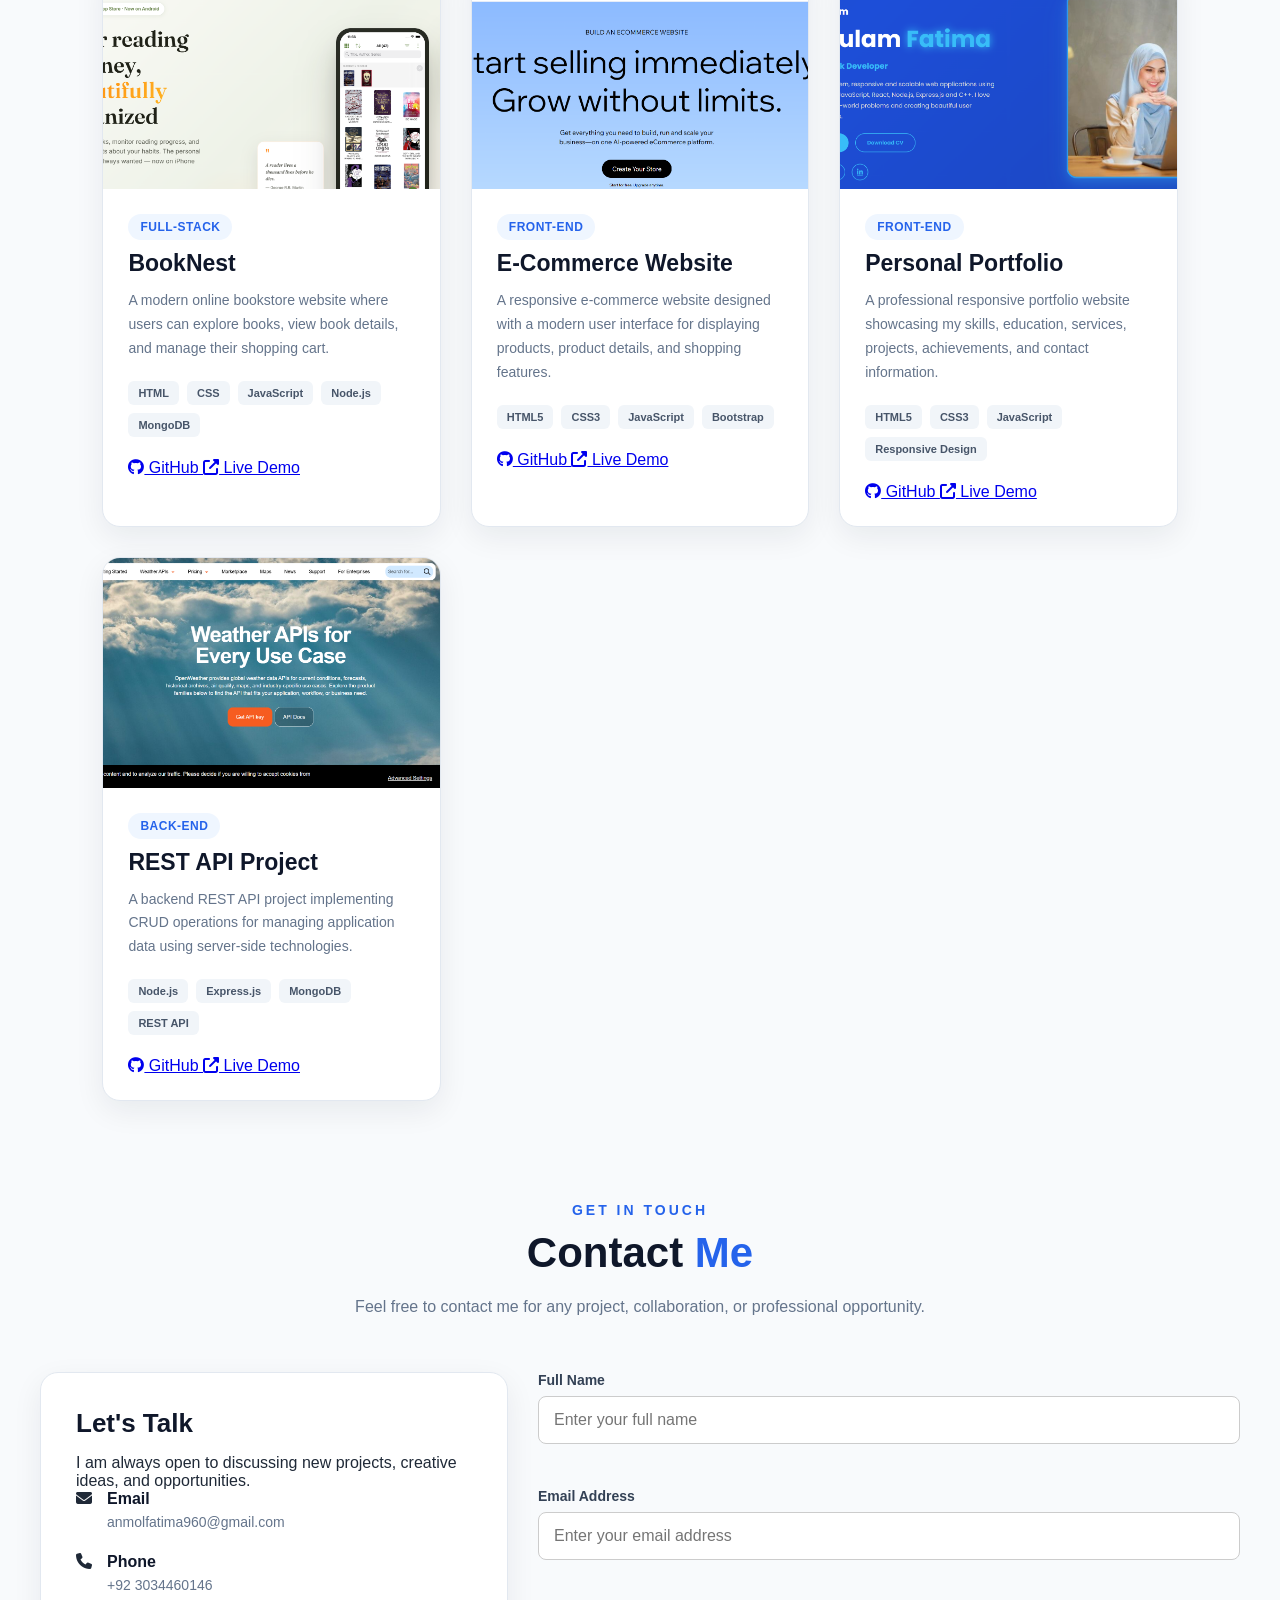
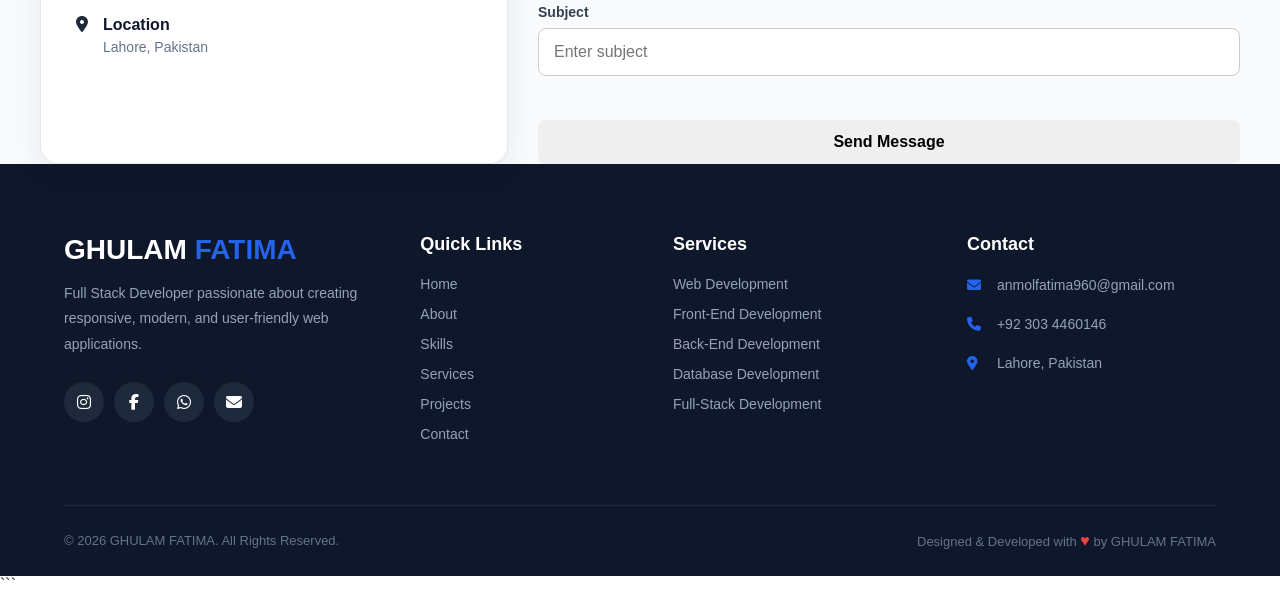
==== commit bec8d26f: "Completed portfolio website" ====
--- a/index.html
+++ b/index.html
@@ -1,692 +1,1894 @@
 <!DOCTYPE html>
+
 <html lang="en">
 <head>
+    <!-- Basic Character Encoding -->
     <meta charset="UTF-8">
-    <meta name="viewport" content="width=device-width, initial-scale=1.0">
-    <title>Ghulam Fatima | Full Stack Developer</title>
-
-    <!-- CSS -->
-    <link rel="stylesheet" href="style.css">
-
-    <!-- Google Font -->
-    <link href="https://fonts.googleapis.com/css2?family=Poppins:wght@300;400;500;600;700&display=swap" rel="stylesheet">
-
-    <!-- Font Awesome -->
-    <link rel="stylesheet"
-    href="https://cdnjs.cloudflare.com/ajax/libs/font-awesome/6.7.2/css/all.min.css">
+
+<!-- Responsive Viewport -->
+<meta name="viewport" content="width=device-width, initial-scale=1.0">
+
+<!-- SEO -->
+<title>Ghulam Fatima | Full Stack Developer</title>
+
+<meta
+    name="description"
+    content="Ghulam Fatima is a Full Stack Developer specializing in modern web development, responsive interfaces, backend development, and database solutions."
+>
+
+<meta
+    name="keywords"
+    content="Ghulam Fatima, Full Stack Developer, Web Developer, Frontend Developer, Backend Developer, JavaScript, Node.js, MongoDB"
+>
+
+<meta name="author" content="Ghulam Fatima">
+
+<!-- Open Graph / Social Sharing -->
+<meta property="og:title" content="Ghulam Fatima | Full Stack Developer">
+
+<meta
+    property="og:description"
+    content="Personal portfolio of Ghulam Fatima, a Full Stack Developer."
+>
+
+<meta property="og:type" content="website">
+
+<!-- CSS -->
+<link rel="stylesheet" href="css/style.css">
+
+<!-- Font Awesome Icons -->
+<link
+    rel="stylesheet"
+    href="https://cdnjs.cloudflare.com/ajax/libs/font-awesome/6.7.2/css/all.min.css"
+>
+
+
+</head>
+
+<body>
+
+<header id="header">
+
+<nav class="navbar" aria-label="Main Navigation">
+
+    <!-- Logo -->
+    <a href="#home" class="nav-logo">
+        <span>G</span>hulam Fatima
+    </a>
+
+    <!-- Mobile Menu Button -->
+    <button
+        class="menu-toggle"
+        id="menu-toggle"
+        type="button"
+        aria-label="Open navigation menu"
+        aria-expanded="false"
+        aria-controls="nav-menu"
+    >
+        <i class="fas fa-bars"></i>
+    </button>
+
+    <!-- Navigation Links -->
+    <ul class="nav-menu" id="nav-menu">
+
+        <li class="nav-item">
+            <a href="#home" class="nav-link active">Home</a>
+        </li>
+
+        <li class="nav-item">
+            <a href="#about" class="nav-link">About</a>
+        </li>
+
+        <li class="nav-item">
+            <a href="#skills" class="nav-link">Skills</a>
+        </li>
+
+        <li class="nav-item">
+            <a href="#services" class="nav-link">Services</a>
+        </li>
+
+        <li class="nav-item">
+            <a href="#experience" class="nav-link">Experience</a>
+        </li>
+
+        <li class="nav-item">
+            <a href="#projects" class="nav-link">Projects</a>
+        </li>
+
+           <li class="nav-item">
+    <a href="#education" class="nav-link">Education</a>
+</li>
+
+<li class="nav-item">
+    <a href="#experience" class="nav-link">Experience</a>
+</li>
+
+        <li class="nav-item">
+            <a href="#contact" class="nav-link">Contact</a>
+        </li>
     
 
-</head>
-
-<body>
-
-<!--================ NAVBAR ================-->
-
-<header>
-
-<nav>
-
-<div class="logo">
-
-GHULAM FATIMA
+
+    </ul>
+
+</nav>
+
+
+</header>
+
+
+
+<!-- Main Content -->
+<main>
+
+   <section id="home" class="hero-section">
+
+
+<div class="hero-container">
+
+    <!-- Hero Content -->
+    <div class="hero-content">
+
+        <p class="hero-greeting">
+            Hello, I'm
+        </p>
+
+        <h1 class="hero-name">
+            Ghulam Fatima
+        </h1>
+
+        <h2 class="hero-title">
+            Full Stack Developer
+        </h2>
+
+        <p class="hero-description">
+            I build modern, responsive, and user-friendly web
+            applications using front-end, back-end, and database
+            technologies. I enjoy turning ideas into practical
+            digital experiences.
+        </p>
+
+
+        <!-- CTA Buttons -->
+        <div class="hero-buttons">
+
+            <a href="#projects" class="btn btn-primary">
+                View My Work
+                <i class="fas fa-arrow-right"></i>
+            </a>
+
+            <a href="#contact" class="btn btn-secondary">
+                Contact Me
+                <i class="fas fa-envelope"></i>
+            </a>
+
+        </div>
+
+
+        <!-- Social Links -->
+        <div class="hero-socials">
+
+            <a
+                href="https://github.com/"
+                target="_blank"
+                rel="noopener noreferrer"
+                aria-label="GitHub"
+            >
+                <i class="fab fa-github"></i>
+            </a>
+
+            <a
+                href="https://www.linkedin.com/"
+                target="_blank"
+                rel="noopener noreferrer"
+                aria-label="LinkedIn"
+            >
+                <i class="fab fa-linkedin-in"></i>
+            </a>
+
+            <a
+                href="mailto:your-email@example.com"
+                aria-label="Email"
+            >
+                <i class="fas fa-envelope"></i>
+            </a>
+
+        </div>
+
+    </div>
+
+
+    <!-- Hero Image -->
+    <div class="hero-image-container">
+
+        <div class="hero-image-wrapper">
+
+            <img
+                src="images/portimg.jpg"
+                alt="Professional profile portrait of Ghulam Fatima"
+                class="hero-image"
+            >
+
+        </div>
+
+        <!-- Decorative Element -->
+        <div class="hero-decoration"></div>
+
+    </div>
 
 </div>
 
-<ul>
-
-<li><a href="#home">Home</a></li>
-
-<li><a href="#about">About</a></li>
-
-<li><a href="#skills">Skills</a></li>
-
-<li><a href="#projects">Projects</a></li>
-
-<li><a href="#contact">Contact</a></li>
-</ul>
-</nav>
-</header>
-
-<!--================ HERO ================-->
-
-<section class="hero" id="home">
-
-<div class="left">
-
-<h3>Hello, I'm</h3>
-
-<h1>Ghulam <span>Fatima</span></h1>
-
-<h2>Full Stack Developer</h2>
-
-<p>
-
-I build modern, responsive and scalable web applications using
-HTML, CSS, JavaScript, React, Node.js, Express.js and C++.
-
-I love solving real-world problems and creating beautiful user experiences.
-
-</p>
-
-<div class="buttons">
-
-<a href="#contact" class="btn hire">
-
-Hire Me
-
-</a>
-
-<a href="files/Ghulam_Fatima_CV.pdf"
-download
-class="btn cv">
-
-Download CV
-
-</a>
+
+<!-- Technology Badges -->
+<div class="technology-badges">
+
+    <span class="tech-badge">
+        <i class="fab fa-html5"></i>
+        HTML5
+    </span>
+
+    <span class="tech-badge">
+        <i class="fab fa-css3-alt"></i>
+        CSS3
+    </span>
+
+    <span class="tech-badge">
+        <i class="fab fa-js"></i>
+        JavaScript
+    </span>
+
+    <span class="tech-badge">
+        <i class="fab fa-node-js"></i>
+        Node.js
+    </span>
+
+    <span class="tech-badge">
+        <i class="fas fa-database"></i>
+        MongoDB
+    </span>
 
 </div>
 
-<div class="social">
-
-<a href="mailto:anmolfatima960@gmail.com"><i class="fab fa-facebook-f"></i></a>
-
-<a href="mailto:anmolfatima960@gmail.com"><i class="fab fa-instagram"></i></a>
-
-<a href="mailto:anmolfatima960@gmail.com"><i class="fab fa-linkedin-in"></i></a>
-
-
-
-</div>
-
-</div>
-
-<div class="right">
-
-<img src="/src/css/images/portimg.jpg" alt="Ghulam Fatima">
-
-</div>
 
 </section>
-<!--================ SKILLS SECTION ================-->
-
-<section class="skills" id="skills">
-
-    <div class="section-title">
-
-        <h4>My Skills</h4>
-
-        <h2>Technical <span>Skills</span></h2>
-
-        <p>Technologies and tools I use to build modern web applications.</p>
+
+
+
+   <section id="about" class="about-section">
+
+    <div class="section-container">
+
+    <!-- Section Heading -->
+    <div class="section-heading">
+
+        <p class="section-subtitle">
+            Get To Know Me
+        </p>
+
+        <h2>
+            About <span>Me</span>
+        </h2>
+
+        <p class="section-heading-description">
+            A little more about my journey, interests, and goals
+            as a Full Stack Developer.
+        </p>
 
     </div>
 
-    <div class="skills-container">
-
-        <!-- Frontend -->
-
-        <div class="skill-box">
-
-            <i class="fab fa-html5"></i>
-
-            <h3>HTML5</h3>
-
-            <div class="progress">
-                <div class="progress-bar html">
-                    <span>95%</span>
-                </div>
-            </div>
+
+    <!-- About Content -->
+    <div class="about-content">
+
+        <!-- About Image -->
+        <div class="about-image-container">
+
+            <div class="about-image-wrapper">
+
+                <img
+                    src="images/portimg.jpg"
+                    alt="Ghulam Fatima working as a Full Stack Developer"
+                    class="about-image"
+                >
+
+            </div>
+
+            <div class="about-image-decoration"></div>
 
         </div>
 
-        <div class="skill-box">
-
-            <i class="fab fa-css3-alt"></i>
-
-            <h3>CSS3</h3>
-
-            <div class="progress">
-                <div class="progress-bar css">
-                    <span>92%</span>
-                </div>
-            </div>
-
+
+        <!-- About Text -->
+        <div class="about-text">
+
+            <h3>
+                Building Digital Experiences With
+                <span>Purpose</span>
+            </h3>
+
+            <p>
+                I am a Full Stack Developer passionate about
+                creating modern, responsive, and user-friendly
+                web applications. I enjoy working on both the
+                front-end and back-end of web applications and
+                continuously improving my development skills.
+            </p>
+
+            <p>
+                My learning journey focuses on understanding how
+                complete web applications work, from designing
+                interfaces and writing clean code to developing
+                server-side functionality and working with
+                databases.
+            </p>
+
+
+            <!-- About Information -->
+            <div class="about-info">
+
+                <div class="info-item">
+                    <span class="info-label">
+                        Career Focus
+                    </span>
+
+                    <span class="info-value">
+                        Full Stack Web Development
+                    </span>
+                </div>
+
+
+                <div class="info-item">
+                    <span class="info-label">
+                        Interests
+                    </span>
+
+                    <span class="info-value">
+                        Web Development &amp; Technology
+                    </span>
+                </div>
+
+
+                <div class="info-item">
+                    <span class="info-label">
+                        Front-End
+                    </span>
+
+                    <span class="info-value">
+                        HTML, CSS, JavaScript
+                    </span>
+                </div>
+
+
+                <div class="info-item">
+                    <span class="info-label">
+                        Back-End
+                    </span>
+
+                    <span class="info-value">
+                        Node.js, PHP, Python
+                    </span>
+                </div>
+
+            </div>
+
+
+            <!-- Strengths -->
+            <div class="strengths">
+
+                <h4>
+                    Key Strengths
+                </h4>
+
+                <div class="strength-list">
+
+                    <span>
+                        <i class="fas fa-check-circle"></i>
+                        Problem Solving
+                    </span>
+
+                    <span>
+                        <i class="fas fa-check-circle"></i>
+                        Continuous Learning
+                    </span>
+
+                    <span>
+                        <i class="fas fa-check-circle"></i>
+                        Clean Code
+                    </span>
+
+                    <span>
+                        <i class="fas fa-check-circle"></i>
+                        Responsive Design
+                    </span>
+
+                </div>
+
+            </div>
+        
+</section>
+<!-- ========================================
+     SKILLS SECTION
+======================================== -->
+
+<section id="skills" class="skills-section">
+
+    <div class="section-container">
+
+        <div class="section-heading">
+            <p class="section-subtitle">My Technical Skills</p>
+
+            <h2>
+                Skills & <span>Technologies</span>
+            </h2>
+
+            <p class="section-heading-description">
+                Technologies and tools I use to build modern,
+                responsive, and complete web applications.
+            </p>
         </div>
 
-        <div class="skill-box">
-
-            <i class="fab fa-js"></i>
-
-            <h3>JavaScript</h3>
-
-            <div class="progress">
-                <div class="progress-bar js">
-                    <span>88%</span>
-                </div>
+
+        <div class="skills-grid">
+
+            <!-- Front-End -->
+            <div class="skill-card">
+
+                <div class="skill-card-header">
+
+                    <div class="skill-icon">
+                        <i class="fas fa-code"></i>
+                    </div>
+
+                    <div>
+                        <h3>Front-End</h3>
+                        <p>Creating modern user interfaces</p>
+                    </div>
+
+                </div>
+
+
+                <div class="skill-list">
+
+                    <div class="skill-item">
+                        <i class="fab fa-html5"></i>
+                        <span>HTML5</span>
+                    </div>
+
+                    <div class="skill-item">
+                        <i class="fab fa-css3-alt"></i>
+                        <span>CSS3</span>
+                    </div>
+
+                    <div class="skill-item">
+                        <i class="fab fa-js"></i>
+                        <span>JavaScript</span>
+                    </div>
+
+                    <div class="skill-item">
+                        <i class="fab fa-bootstrap"></i>
+                        <span>Bootstrap</span>
+                    </div>
+
+                    <div class="skill-item">
+                        <i class="fas fa-wind"></i>
+                        <span>Tailwind CSS</span>
+                    </div>
+
+                </div>
+
+            </div>
+
+
+            <!-- Back-End -->
+            <div class="skill-card">
+
+                <div class="skill-card-header">
+
+                    <div class="skill-icon">
+                        <i class="fas fa-server"></i>
+                    </div>
+
+                    <div>
+                        <h3>Back-End</h3>
+                        <p>Building server-side applications</p>
+                    </div>
+
+                </div>
+
+
+                <div class="skill-list">
+
+                    <div class="skill-item">
+                        <i class="fab fa-node-js"></i>
+                        <span>Node.js</span>
+                    </div>
+
+                    <div class="skill-item">
+                        <i class="fab fa-php"></i>
+                        <span>PHP</span>
+                    </div>
+
+                    <div class="skill-item">
+                        <i class="fab fa-python"></i>
+                        <span>Python</span>
+                    </div>
+
+                    <div class="skill-item">
+                        <i class="fas fa-exchange-alt"></i>
+                        <span>REST APIs</span>
+                    </div>
+
+                    <div class="skill-item">
+                        <i class="fas fa-cogs"></i>
+                        <span>Express.js</span>
+                    </div>
+
+                </div>
+
+            </div>
+
+
+            <!-- Programming Languages -->
+            <div class="skill-card">
+
+                <div class="skill-card-header">
+
+                    <div class="skill-icon">
+                        <i class="fas fa-laptop-code"></i>
+                    </div>
+
+                    <div>
+                        <h3>Programming Languages</h3>
+                        <p>Programming and problem solving</p>
+                    </div>
+
+                </div>
+
+
+                <div class="skill-list">
+
+                    <div class="skill-item">
+                        <i class="fas fa-code"></i>
+                        <span>C++</span>
+                    </div>
+
+                    <div class="skill-item">
+                        <i class="fab fa-js"></i>
+                        <span>JavaScript</span>
+                    </div>
+
+                    <div class="skill-item">
+                        <i class="fab fa-python"></i>
+                        <span>Python</span>
+                    </div>
+
+                    <div class="skill-item">
+                        <i class="fab fa-php"></i>
+                        <span>PHP</span>
+                    </div>
+
+                </div>
+
+            </div>
+
+
+            <!-- Database -->
+            <div class="skill-card">
+
+                <div class="skill-card-header">
+
+                    <div class="skill-icon">
+                        <i class="fas fa-database"></i>
+                    </div>
+
+                    <div>
+                        <h3>Database</h3>
+                        <p>Managing application data</p>
+                    </div>
+
+                </div>
+
+
+                <div class="skill-list">
+
+                    <div class="skill-item">
+                        <i class="fas fa-database"></i>
+                        <span>MySQL</span>
+                    </div>
+
+                    <div class="skill-item">
+                        <i class="fas fa-leaf"></i>
+                        <span>MongoDB</span>
+                    </div>
+
+                    <div class="skill-item">
+                        <i class="fas fa-database"></i>
+                        <span>PostgreSQL</span>
+                    </div>
+
+                    <div class="skill-item">
+                        <i class="fas fa-table"></i>
+                        <span>Database Design</span>
+                    </div>
+
+                </div>
+
+            </div>
+
+
+            <!-- Tools -->
+            <div class="skill-card">
+
+                <div class="skill-card-header">
+
+                    <div class="skill-icon">
+                        <i class="fas fa-tools"></i>
+                    </div>
+
+                    <div>
+                        <h3>Tools</h3>
+                        <p>Development and collaboration tools</p>
+                    </div>
+
+                </div>
+
+
+                <div class="skill-list">
+
+                    <div class="skill-item">
+                        <i class="fab fa-git-alt"></i>
+                        <span>Git</span>
+                    </div>
+
+                    <div class="skill-item">
+                        <i class="fab fa-github"></i>
+                        <span>GitHub</span>
+                    </div>
+
+                    <div class="skill-item">
+                        <i class="fas fa-code"></i>
+                        <span>VS Code</span>
+                    </div>
+
+                    <div class="skill-item">
+                        <i class="fas fa-paper-plane"></i>
+                        <span>Postman</span>
+                    </div>
+
+                    <div class="skill-item">
+                        <i class="fas fa-terminal"></i>
+                        <span>Command Line</span>
+                    </div>
+
+                </div>
+
             </div>
 
         </div>
 
-        <div class="skill-box">
-
-            <i class="fab fa-react"></i>
-
-            <h3>React JS</h3>
-
-            <div class="progress">
-                <div class="progress-bar react">
-                    <span>85%</span>
-                </div>
-            </div>
+    </div>
+
+</section>
+
+
+
+<!-- ========================================
+     SERVICES SECTION
+======================================== -->
+
+<section id="services" class="services-section">
+
+    <div class="section-container">
+
+        <div class="section-heading">
+
+            <p class="section-subtitle">What I Do</p>
+
+            <h2>
+                My <span>Services</span>
+            </h2>
+
+            <p class="section-heading-description">
+                I provide practical development solutions focused
+                on clean code, responsive interfaces, functionality,
+                and reliable application development.
+            </p>
 
         </div>
 
-        <!-- Backend -->
-
-        <div class="skill-box">
-
-            <i class="fab fa-node-js"></i>
-
-            <h3>Node JS</h3>
-
-            <div class="progress">
-                <div class="progress-bar node">
-                    <span>82%</span>
-                </div>
-            </div>
+
+        <div class="services-grid">
+
+            <!-- Service 1 -->
+            <article class="service-card">
+
+                <div class="service-icon">
+                    <i class="fas fa-globe"></i>
+                </div>
+
+                <h3>Web Development</h3>
+
+                <p>
+                    Building modern, responsive, and user-friendly
+                    websites that work smoothly across desktop,
+                    tablet, and mobile devices.
+                </p>
+
+                <a href="#contact" class="service-link">
+                    Learn More
+                    <i class="fas fa-arrow-right"></i>
+                </a>
+
+            </article>
+
+
+            <!-- Service 2 -->
+            <article class="service-card">
+
+                <div class="service-icon">
+                    <i class="fas fa-laptop-code"></i>
+                </div>
+
+                <h3>Front-End Development</h3>
+
+                <p>
+                    Creating clean and interactive user interfaces
+                    using HTML, CSS, JavaScript, Bootstrap, and
+                    responsive design techniques.
+                </p>
+
+                <a href="#contact" class="service-link">
+                    Learn More
+                    <i class="fas fa-arrow-right"></i>
+                </a>
+
+            </article>
+
+
+            <!-- Service 3 -->
+            <article class="service-card">
+
+                <div class="service-icon">
+                    <i class="fas fa-server"></i>
+                </div>
+
+                <h3>Back-End Development</h3>
+
+                <p>
+                    Developing server-side functionality, APIs,
+                    and application logic to support reliable
+                    and functional web applications.
+                </p>
+
+                <a href="#contact" class="service-link">
+                    Learn More
+                    <i class="fas fa-arrow-right"></i>
+                </a>
+
+            </article>
+
+
+            <!-- Service 4 -->
+            <article class="service-card">
+
+                <div class="service-icon">
+                    <i class="fas fa-database"></i>
+                </div>
+
+                <h3>Database Solutions</h3>
+
+                <p>
+                    Working with databases to store, organize,
+                    manage, and retrieve application data efficiently
+                    for web applications.
+                </p>
+
+                <a href="#contact" class="service-link">
+                    Learn More
+                    <i class="fas fa-arrow-right"></i>
+                </a>
+
+            </article>
+
+
+            <!-- Service 5 -->
+            <article class="service-card">
+
+                <div class="service-icon">
+                    <i class="fas fa-code"></i>
+                </div>
+
+                <h3>C++ Programming</h3>
+
+                <p>
+                    Developing programming solutions using C++ with
+                    a focus on problem solving, object-oriented
+                    programming, algorithms, and programming fundamentals.
+                </p>
+
+                <a href="#contact" class="service-link">
+                    Learn More
+                    <i class="fas fa-arrow-right"></i>
+                </a>
+
+            </article>
+
+
+            <!-- Service 6 -->
+            <article class="service-card service-card-featured">
+
+                <div class="service-icon">
+                    <i class="fas fa-layer-group"></i>
+                </div>
+
+                <h3>Full-Stack Development</h3>
+
+                <p>
+                    Combining front-end, back-end, APIs, and databases
+                    to create complete and practical web application
+                    solutions.
+                </p>
+
+                <a href="#contact" class="service-link">
+                    Learn More
+                    <i class="fas fa-arrow-right"></i>
+                </a>
+
+            </article>
 
         </div>
 
-        <div class="skill-box">
-
-            <i class="fas fa-server"></i>
-
-            <h3>Express JS</h3>
-
-            <div class="progress">
-                <div class="progress-bar express">
-                    <span>80%</span>
-                </div>
-            </div>
+    </div>
+
+</section>
+<!-- ========================================
+     EDUCATION SECTION
+======================================== -->
+
+<section id="education" class="education-section">
+
+    <div class="section-container">
+
+        <div class="section-heading">
+
+            <p class="section-subtitle">My Academic Journey</p>
+
+            <h2>
+                My <span>Education</span>
+            </h2>
+
+            <p class="section-heading-description">
+                My academic background, professional training,
+                and programming education.
+            </p>
 
         </div>
 
-        <div class="skill-box">
-
-            <i class="fas fa-database"></i>
-
-            <h3>MongoDB</h3>
-
-            <div class="progress">
-                <div class="progress-bar mongo">
-                    <span>78%</span>
-                </div>
-            </div>
+
+        <div class="education-grid">
+
+
+            <!-- Education 1: BS Computer Science -->
+            <article class="education-card">
+
+                <div class="education-icon">
+                    <i class="fas fa-graduation-cap"></i>
+                </div>
+
+                <div class="education-content">
+
+                    <span class="education-date">
+                        2023 - 2027
+                    </span>
+
+                    <h3>
+                        BS Computer Science
+                    </h3>
+
+                    <h4>
+                        Virtual University of Pakistan, Lahore
+                    </h4>
+
+                    <p>
+                        Pursuing a Bachelor of Science in Computer Science
+                        with a focus on programming, software development,
+                        databases, web technologies, data structures,
+                        algorithms, and computer systems. Developing
+                        practical programming skills through academic
+                        assignments, projects, and hands-on learning.
+                    </p>
+
+                </div>
+
+            </article>
+
+
+            <!-- Education 2: Full Stack Development -->
+            <article class="education-card">
+
+                <div class="education-icon">
+                    <i class="fas fa-laptop-code"></i>
+                </div>
+
+                <div class="education-content">
+
+                    <span class="education-date">
+                        6 Months
+                    </span>
+
+                    <h3>
+                        Full Stack Development Course
+                    </h3>
+
+                    <h4>
+                        NAVTTC
+                    </h4>
+
+                    <p>
+                        Completed a six-month Full Stack Development
+                        course covering front-end and back-end web
+                        development, databases, APIs, server-side
+                        programming, and practical web application
+                        development.
+                    </p>
+
+                </div>
+
+            </article>
+
+
+            <!-- Education 3: C++ Programming -->
+            <article class="education-card">
+
+                <div class="education-icon">
+                    <i class="fas fa-code"></i>
+                </div>
+
+                <div class="education-content">
+
+                    <span class="education-date">
+                        Completed
+                    </span>
+
+                    <h3>
+                        C++ Programming Course
+                    </h3>
+
+                    <h4>
+                        Zenva Academy
+                    </h4>
+
+                    <p>
+                        Completed a C++ programming course focused on
+                        programming fundamentals, object-oriented
+                        programming, problem solving, algorithms,
+                        and developing a strong foundation in
+                        C++ programming.
+                    </p>
+
+                </div>
+
+            </article>
+
 
         </div>
 
-        <div class="skill-box">
-
-            <i class="fas fa-code"></i>
-
-            <h3>C++</h3>
-
-            <div class="progress">
-                <div class="progress-bar cpp">
-                    <span>90%</span>
-                </div>
-            </div>
+    </div>
+
+</section>
+
+               
+
+          
+                 
+
+               
+<!-- ========================================
+     EXPERIENCE SECTION
+======================================== -->
+
+<section id="experience" class="experience-section">
+
+    <div class="section-container">
+
+        <div class="section-heading">
+
+            <p class="section-subtitle">My Professional Journey</p>
+
+            <h2>
+                Work <span>Experience</span>
+            </h2>
+
+            <p class="section-heading-description">
+                My professional experience, practical work,
+                internships, and development projects.
+            </p>
 
         </div>
 
-        <!-- Tools -->
-
-        <div class="skill-box">
-
-            <i class="fab fa-git-alt"></i>
-
-            <h3>Git</h3>
-
-            <div class="progress">
-                <div class="progress-bar git">
-                    <span>85%</span>
-                </div>
-            </div>
+
+        <div class="experience-content">
+
+            <!-- Experience 1 -->
+            <article class="experience-card">
+
+                <div class="experience-icon">
+                    <i class="fas fa-briefcase"></i>
+                </div>
+
+                <div class="experience-details">
+
+                    <div class="experience-top">
+
+                        <span class="experience-date">
+                            Your Duration
+                        </span>
+
+                        <span class="experience-type">
+                            Experience
+                        </span>
+
+                    </div>
+
+                    <h3>
+                        Your Position
+                    </h3>
+
+                    <h4>
+                        Your Company / Organization
+                    </h4>
+
+                    <p>
+                        Add a description of your actual professional
+                        responsibilities, projects, technologies,
+                        and contributions.
+                    </p>
+
+                </div>
+
+            </article>
+
+
+            <!-- Experience 2 -->
+            <article class="experience-card">
+
+                <div class="experience-icon">
+                    <i class="fas fa-code"></i>
+                </div>
+
+                <div class="experience-details">
+
+                    <div class="experience-top">
+
+                        <span class="experience-date">
+                            Your Duration
+                        </span>
+
+                        <span class="experience-type">
+                            Internship
+                        </span>
+
+                    </div>
+
+                    <h3>
+                        Your Internship Position
+                    </h3>
+
+                    <h4>
+                        Your Company / Organization
+                    </h4>
+
+                    <p>
+                        Add details about your internship,
+                        responsibilities, technologies used,
+                        and practical experience.
+                    </p>
+
+                </div>
+
+            </article>
+
+
+            <!-- Experience 3 -->
+            <article class="experience-card">
+
+                <div class="experience-icon">
+                    <i class="fas fa-project-diagram"></i>
+                </div>
+
+                <div class="experience-details">
+
+                    <div class="experience-top">
+
+                        <span class="experience-date">
+                            Your Duration
+                        </span>
+
+                        <span class="experience-type">
+                            Project
+                        </span>
+
+                    </div>
+
+                    <h3>
+                        Full Stack Development Project
+                    </h3>
+
+                    <h4>
+                        Personal / Academic Project
+                    </h4>
+
+                    <p>
+                        Add details about your real project,
+                        your responsibilities, technologies,
+                        and the functionality you developed.
+                    </p>
+
+                </div>
+
+            </article>
 
         </div>
 
-        <div class="skill-box">
-
-            <i class="fab fa-github"></i>
-
-            <h3>GitHub</h3>
-
-            <div class="progress">
-                <div class="progress-bar github">
-                    <span>90%</span>
+    </div>
+
+</section>
+<!-- =====================================================
+     PROJECTS SECTION
+===================================================== -->
+
+<section id="projects" class="projects-section">
+
+    <div class="section-heading">
+
+        <span class="section-subtitle">
+            MY WORK
+        </span>
+
+        <h2>
+            Featured <span>Projects</span>
+        </h2>
+
+        <p>
+            Here are some of the projects I have developed while
+            learning and practicing Full-Stack Development.
+        </p>
+
+    </div>
+
+
+    <!-- Project Filter Buttons -->
+
+    <div class="project-filters">
+
+        <button class="filter-btn active" data-filter="all">
+            All
+        </button>
+
+        <button class="filter-btn" data-filter="frontend">
+            Front-End
+        </button>
+
+        <button class="filter-btn" data-filter="backend">
+            Back-End
+        </button>
+
+        <button class="filter-btn" data-filter="fullstack">
+            Full-Stack
+        </button>
+
+    </div>
+
+
+    <!-- Projects Container -->
+
+    <div class="projects-container">
+
+
+        <!-- ================= PROJECT 1 ================= -->
+
+        <article class="project-card" data-category="fullstack">
+
+            <div class="project-image">
+
+                <img
+                    src="images/booknest.jpg"
+                    alt="BookNest online bookstore website"
+                >
+
+                <div class="project-overlay">
+
+                    <a
+                        href="https://booknest.app/"
+                        class="project-icon"
+                        target="_blank"
+                        rel="noopener noreferrer"
+                        aria-label="View BookNest live website"
+                    >
+                        <i class="fas fa-external-link-alt"></i>
+                    </a>
+
+                    <a
+                        href="#"
+                        class="project-icon"
+                        aria-label="BookNest GitHub repository"
+                    >
+                        <i class="fab fa-github"></i>
+                    </a>
+
+                </div>
+
+            </div>
+
+
+            <div class="project-content">
+
+                <span class="project-category">
+                    Full-Stack
+                </span>
+
+                <h3>
+                    BookNest
+                </h3>
+
+                <p>
+                    A modern online bookstore website where users can
+                    explore books, view book details, and manage their
+                    shopping cart.
+                </p>
+
+                <div class="project-technologies">
+
+                    <span>HTML</span>
+                    <span>CSS</span>
+                    <span>JavaScript</span>
+                    <span>Node.js</span>
+                    <span>MongoDB</span>
+
+                </div>
+
+
+                <div class="project-links">
+
+                    <a href="#" target="_blank">
+                        <i class="fab fa-github"></i>
+                        GitHub
+                    </a>
+
+                    <a
+                        href="https://booknest.app/"
+                        target="_blank"
+                        rel="noopener noreferrer"
+                    >
+                        <i class="fas fa-external-link-alt"></i>
+                        Live Demo
+                    </a>
+
+                </div>
+
+            </div>
+
+        </article>
+
+
+        <!-- ================= PROJECT 2 ================= -->
+
+        <article class="project-card" data-category="frontend">
+
+            <div class="project-image">
+
+                <img
+                    src="images/ecommerce.jpg"
+                    alt="E-commerce website project"
+                >
+
+                <div class="project-overlay">
+
+                    <a
+                        href="#"
+                        class="project-icon"
+                        aria-label="View e-commerce project"
+                    >
+                        <i class="fas fa-external-link-alt"></i>
+                    </a>
+
+                    <a
+                        href="#"
+                        class="project-icon"
+                        aria-label="E-commerce GitHub repository"
+                    >
+                        <i class="fab fa-github"></i>
+                    </a>
+
+                </div>
+
+            </div>
+
+
+            <div class="project-content">
+
+                <span class="project-category">
+                    Front-End
+                </span>
+
+                <h3>
+                    E-Commerce Website
+                </h3>
+
+                <p>
+                    A responsive e-commerce website designed with a
+                    modern user interface for displaying products,
+                    product details, and shopping features.
+                </p>
+
+                <div class="project-technologies">
+
+                    <span>HTML5</span>
+                    <span>CSS3</span>
+                    <span>JavaScript</span>
+                    <span>Bootstrap</span>
+
+                </div>
+
+
+                <div class="project-links">
+
+                    <a href="#" target="_blank">
+                        <i class="fab fa-github"></i>
+                        GitHub
+                    </a>
+
+                    <a href="#" target="_blank">
+                        <i class="fas fa-external-link-alt"></i>
+                        Live Demo
+                    </a>
+
+                </div>
+
+            </div>
+
+        </article>
+
+
+        <!-- ================= PROJECT 3 ================= -->
+
+        <article class="project-card" data-category="frontend">
+
+            <div class="project-image">
+
+                <img
+                    src="images/portfolio12.jpg"
+                    alt="Personal portfolio website project"
+                >
+
+                <div class="project-overlay">
+
+                    <a
+                        href="https://my-portfolio-six-nu-og7u7bj72n.vercel.app/#home"
+                        class="project-icon"
+                        target="_blank"
+                        rel="noopener noreferrer"
+                        aria-label="View portfolio project"
+                    >
+                        <i class="fas fa-external-link-alt"></i>
+                    </a>
+
+                    <a
+                        href="#"
+                        class="project-icon"
+                        target="_blank"
+                        aria-label="Portfolio GitHub repository"
+                    >
+                        <i class="fab fa-github"></i>
+                    </a>
+
+                </div>
+
+            </div>
+
+
+            <div class="project-content">
+
+                <span class="project-category">
+                    Front-End
+                </span>
+
+                <h3>
+                    Personal Portfolio
+                </h3>
+
+                <p>
+                    A professional responsive portfolio website
+                    showcasing my skills, education, services,
+                    projects, achievements, and contact information.
+                </p>
+
+                <div class="project-technologies">
+
+                    <span>HTML5</span>
+                    <span>CSS3</span>
+                    <span>JavaScript</span>
+                    <span>Responsive Design</span>
+
+                </div>
+
+
+                <div class="project-links">
+
+                    <a href="#" target="_blank">
+                        <i class="fab fa-github"></i>
+                        GitHub
+                    </a>
+
+                    <a
+                        href="https://my-portfolio-six-nu-og7u7bj72n.vercel.app/#home"
+                        target="_blank"
+                        rel="noopener noreferrer"
+                    >
+                        <i class="fas fa-external-link-alt"></i>
+                        Live Demo
+                    </a>
+
+                </div>
+
+            </div>
+
+        </article>
+
+
+        <!-- ================= PROJECT 4 ================= -->
+
+        <article class="project-card" data-category="backend">
+
+            <div class="project-image">
+
+                <img
+                    src="images/backendpro.jpg"
+                    alt="Backend REST API project"
+                >
+
+                <div class="project-overlay">
+
+                    <a
+                        href="https://openweathermap.org/api"
+                        class="project-icon"
+                        target="_blank"
+                        rel="noopener noreferrer"
+                        aria-label="View backend project"
+                    >
+                        <i class="fas fa-external-link-alt"></i>
+                    </a>
+
+                    <a
+                        href="#"
+                        class="project-icon"
+                        target="_blank"
+                        aria-label="Backend GitHub repository"
+                    >
+                        <i class="fab fa-github"></i>
+                    </a>
+
+                </div>
+
+            </div>
+
+
+            <div class="project-content">
+
+                <span class="project-category">
+                    Back-End
+                </span>
+
+                <h3>
+                    REST API Project
+                </h3>
+
+                <p>
+                    A backend REST API project implementing CRUD
+                    operations for managing application data using
+                    server-side technologies.
+                </p>
+
+                <div class="project-technologies">
+
+                    <span>Node.js</span>
+                    <span>Express.js</span>
+                    <span>MongoDB</span>
+                    <span>REST API</span>
+
+                </div>
+
+
+                <div class="project-links">
+
+                    <a href="#" target="_blank">
+                        <i class="fab fa-github"></i>
+                        GitHub
+                    </a>
+
+                    <a
+                        href="https://openweathermap.org/api"
+                        target="_blank"
+                        rel="noopener noreferrer"
+                    >
+                        <i class="fas fa-external-link-alt"></i>
+                        Live Demo
+                    </a>
+
+                </div>
+
+            </div>
+
+        </article>
+
+
+    </div>
+    <!-- END projects-container -->
+
+
+</section>
+<!-- END projects-section -->
+
+<!-- ================= CONTACT SECTION ================= -->
+<section id="contact" class="contact-section">
+
+    <div class="section-heading">
+        <span class="section-subtitle">GET IN TOUCH</span>
+        <h2>Contact <span>Me</span></h2>
+        <p>
+            Feel free to contact me for any project, collaboration,
+            or professional opportunity.
+        </p>
+    </div>
+
+    <div class="contact-container">
+
+        <!-- Contact Information -->
+        <div class="contact-info">
+
+            <h3>Let's Talk</h3>
+
+            <p>
+                I am always open to discussing new projects,
+                creative ideas, and opportunities.
+            </p>
+
+            <div class="contact-item">
+                <i class="fas fa-envelope"></i>
+                <div>
+                    <h4>Email</h4>
+                    <a href="mailto:anmolfatima960@gmail.com">
+                        anmolfatima960@gmail.com
+                    </a>
+                </div>
+            </div>
+
+            <div class="contact-item">
+                <i class="fas fa-phone"></i>
+                <div>
+                    <h4>Phone</h4>
+                    <a href="tel:+923001234567">
+                        +92 3034460146
+                    </a>
+                </div>
+            </div>
+
+            <div class="contact-item">
+                <i class="fas fa-map-marker-alt"></i>
+                <div>
+                    <h4>Location</h4>
+                    <p>Lahore, Pakistan</p>
                 </div>
             </div>
 
         </div>
 
+
+        <!-- Contact Form -->
+        <div class="contact-form">
+
+            <form id="contactForm" novalidate>
+
+                <!-- Full Name -->
+                <div class="form-group">
+
+                    <label for="name">Full Name</label>
+
+                    <input
+                        type="text"
+                        id="name"
+                        name="name"
+                        placeholder="Enter your full name"
+                    >
+
+                    <small class="error-message" id="nameError"></small>
+
+                </div>
+
+
+                <!-- Email -->
+                <div class="form-group">
+
+                    <label for="email">Email Address</label>
+
+                    <input
+                        type="email"
+                        id="email"
+                        name="email"
+                        placeholder="Enter your email address"
+                    >
+
+                    <small class="error-message" id="emailError"></small>
+
+                </div>
+
+
+                <!-- Subject -->
+                <div class="form-group">
+
+                    <label for="subject">Subject</label>
+
+                    <input
+                        type="text"
+                        id="subject"
+                        name="subject"
+                        placeholder="Enter subject"
+                    >
+
+                    <small class="error-message" id="subjectError"></small>
+
+                </div>
+
+                <!-- Submit -->
+                <button type="submit" class="submit-btn">
+                    Send Message
+                </button>
+
+
+                <!-- Success Message -->
+                <div
+                    id="successMessage"
+                    class="success-message"
+                    role="alert"
+                ></div>
+
+            </form>
+
+        </div>
+
     </div>
 
 </section>
-<section>
-<!-- Clean Creation Furniture Website -->
-
-<div class="project-card">
-
-    <div class="project-image">
-        <img src="images/cleancreation.png" alt="Clean Creation Furniture Website">
+
+<!-- =====================================================
+     FOOTER SECTION
+===================================================== -->
+
+<footer class="footer-section">
+
+    <div class="footer-container">
+
+
+        <!-- ================= FOOTER ABOUT ================= -->
+
+        <div class="footer-column footer-about">
+
+            <h3>
+               GHULAM <span>FATIMA</span>
+            </h3>
+
+            <p>
+                Full Stack Developer passionate about creating
+                responsive, modern, and user-friendly web
+                applications.
+            </p>
+
+            <div class="footer-social-links">
+
+                <a
+                    href="https://www.instagram.com/anmolfatima764/"
+                    target="_blank"
+                    rel="noopener noreferrer"
+                    aria-label="Instagram"
+                >
+                    <i class="fab fa-instagram"></i>
+                </a>
+
+                <a
+                    href="https://www.facebook.com/"
+                    target="_blank"
+                    rel="noopener noreferrer"
+                    aria-label="Facebook"
+                >
+                    <i class="fab fa-facebook-f"></i>
+                </a>
+
+                <a
+                    href="https://wa.me/923034460146"
+                    target="_blank"
+                    rel="noopener noreferrer"
+                    aria-label="WhatsApp"
+                >
+                    <i class="fab fa-whatsapp"></i>
+                </a>
+
+                <a
+                    href="mailto:anmolfatima960@gmail.com"
+                    aria-label="Email"
+                >
+                    <i class="fas fa-envelope"></i>
+                </a>
+
+            </div>
+
+        </div>
+
+
+        <!-- ================= QUICK LINKS ================= -->
+
+        <div class="footer-column">
+
+            <h4>
+                Quick Links
+            </h4>
+
+            <ul>
+
+                <li>
+                    <a href="#home">
+                        Home
+                    </a>
+                </li>
+
+                <li>
+                    <a href="#about">
+                        About
+                    </a>
+                </li>
+
+                <li>
+                    <a href="#skills">
+                        Skills
+                    </a>
+                </li>
+
+                <li>
+                    <a href="#services">
+                        Services
+                    </a>
+                </li>
+
+                <li>
+                    <a href="#projects">
+                        Projects
+                    </a>
+                </li>
+
+                <li>
+                    <a href="#contact">
+                        Contact
+                    </a>
+                </li>
+
+            </ul>
+
+        </div>
+
+
+        <!-- ================= SERVICES ================= -->
+
+        <div class="footer-column">
+
+            <h4>
+                Services
+            </h4>
+
+            <ul>
+
+                <li>
+                    <a href="#services">
+                        Web Development
+                    </a>
+                </li>
+
+                <li>
+                    <a href="#services">
+                        Front-End Development
+                    </a>
+                </li>
+
+                <li>
+                    <a href="#services">
+                        Back-End Development
+                    </a>
+                </li>
+
+                <li>
+                    <a href="#services">
+                        Database Development
+                    </a>
+                </li>
+
+                <li>
+                    <a href="#services">
+                        Full-Stack Development
+                    </a>
+                </li>
+
+            </ul>
+
+        </div>
+
+
+        <!-- ================= FOOTER CONTACT ================= -->
+
+        <div class="footer-column footer-contact">
+
+            <h4>
+                Contact
+            </h4>
+
+            <div class="footer-contact-item">
+
+                <i class="fas fa-envelope"></i>
+
+                <a href="mailto:anmolfatima960@gmail.com">
+                    anmolfatima960@gmail.com
+                </a>
+
+            </div>
+
+
+            <div class="footer-contact-item">
+
+                <i class="fas fa-phone"></i>
+
+                <a href="tel:+923034460146">
+                    +92 303 4460146
+                </a>
+
+            </div>
+
+
+            <div class="footer-contact-item">
+
+                <i class="fas fa-location-dot"></i>
+
+                <span>
+                    Lahore, Pakistan
+                </span>
+
+            </div>
+
+        </div>
+
     </div>
 
-    <div class="project-info">
-
-        <h3>🪑 Clean Creation Furniture Website</h3>
+
+    <!-- ================= FOOTER BOTTOM ================= -->
+
+    <div class="footer-bottom">
 
         <p>
-            A modern furniture website designed with an elegant and responsive
-            user interface. It includes a stylish homepage, product categories,
-            featured furniture collections, smooth navigation, and a clean
-            shopping experience for users.
+            © 2026 GHULAM FATIMA. All Rights Reserved.
         </p>
 
-        <div class="tech">
-
-            <span>HTML5</span>
-            <span>CSS3</span>
-            <span>JavaScript</span>
-            <span>Responsive</span>
-
-        </div>
-
-        <div class="project-btn">
-
-           <a href="projects/clean creation (1)/clean creation/index.html" target="_blank">Live Demo</a>
-
-            <a href="https://github.com/anmolfatima960@gmail.com/clean-creation" target="_blank">GitHub</a>
-
-        </div>
+        <p>
+            Designed & Developed with
+            <span class="heart">♥</span>
+            by GHULAM FATIMA
+        </p>
 
     </div>
 
-</div>
-<!-- Next Mart -->
-
-<div class="project-card">
-
-    <div class="project-image">
-        <img src="images/nextmart.png" alt="Next Mart Website">
-    </div>
-
-    <div class="project-info">
-
-        <h3>🛒 Next Mart Website</h3>
-
-        <p>
-            A responsive e-commerce website featuring modern shopping pages,
-            product listings, category sections, attractive banners, navigation,
-            and a user-friendly interface designed to provide a smooth online
-            shopping experience.
-        </p>
-
-        <div class="tech">
-
-            <span>HTML5</span>
-            <span>CSS3</span>
-            <span>JavaScript</span>
-            <span>E-Commerce</span>
-
-        </div>
-
-        <div class="project-btn">
-
-            <a href="projects/NexMart/index.html" target="_blank">Live Demo</a>
-
-            <a href="#" target="_blank">GitHub</a>
-
-        </div>
-
-    </div>
-
-</div>
-</section>
-
-<!--================ EXPERIENCE SECTION ================-->
-
-<section class="experience" id="experience">
-
-    <div class="section-title">
-
-        <h4>My Journey</h4>
-
-        <h2>Experience & <span>Education</span></h2>
-
-        <p>My professional journey and educational background.</p>
-
-    </div>
-
-    <div class="timeline">
-
-        <div class="timeline-item">
-            <div class="timeline-dot"></div>
-
-            <div class="timeline-content">
-
-                <h3>BS Computer Science</h3>
-
-                <h4>Virtual University</h4>
-
-                <span>2023 - Present</span>
-
-                <p>
-                    Currently pursuing Bachelor's in Computer Science while
-                    learning Full Stack Web Development and modern technologies.
-                </p>
-
-            </div>
-
-        </div>
-
-        <div class="timeline-item">
-
-            <div class="timeline-dot"></div>
-
-            <div class="timeline-content">
-
-                <h3>Frontend & Backend Developer</h3>
-
-                <h4>Freelancing</h4>
-
-                <span>2024 - Present</span>
-
-                <p>
-                    Developing responsive websites and web applications using
-                    HTML, CSS, JavaScript, React, Node.js and Express.js.
-                </p>
-
-            </div>
-
-        </div>
-
-        <div class="timeline-item">
-
-            <div class="timeline-dot"></div>
-
-            <div class="timeline-content">
-
-                <h3>Teaching Experience</h3>
-
-                <h4>Teaching</h4>
-
-                <span>Experience</span>
-
-                <p>
-                    Teaching students while improving communication,
-                    leadership and problem-solving skills.
-                </p>
-
-            </div>
-
-        </div>
-
-        <div class="timeline-item">
-
-            <div class="timeline-dot"></div>
-
-            <div class="timeline-content">
-
-                <h3>Sales & Management</h3>
-
-                <h4>Professional Experience</h4>
-
-                <span>Experience</span>
-
-                <p>
-                    Worked in sales, management and data entry,
-                    improving teamwork and project management skills.
-                </p>
-
-            </div>
-
-        </div>
-
-    </div>
-
-</section>
-
-<!--================ SERVICES ================-->
-
-<section class="services" id="services">
-
-    <div class="section-title">
-
-        <h4>My Services</h4>
-
-        <h2>What <span>I Offer</span></h2>
-
-    </div>
-
-    <div class="services-container">
-
-        <div class="service-card">
-
-            <i class="fas fa-laptop-code"></i>
-
-            <h3>Frontend Development</h3>
-
-            <p>
-                Modern responsive websites using HTML, CSS,
-                JavaScript and React.
-            </p>
-
-        </div>
-
-        <div class="service-card">
-
-            <i class="fas fa-server"></i>
-
-            <h3>Backend Development</h3>
-
-            <p>
-                Secure backend applications using
-                Node.js, Express.js and REST APIs.
-            </p>
-
-        </div>
-
-        <div class="service-card">
-
-            <i class="fas fa-layer-group"></i>
-
-            <h3>Full Stack Development</h3>
-
-            <p>
-                Complete web applications from frontend
-                to backend with database integration.
-            </p>
-
-        </div>
-
-        <div class="service-card">
-
-            <i class="fas fa-mobile-alt"></i>
-
-            <h3>Responsive Design</h3>
-
-            <p>
-                Websites optimized for desktop,
-                tablet and mobile devices.
-            </p>
-
-        </div>
-
-        <div class="service-card">
-
-            <i class="fas fa-database"></i>
-
-            <h3>Database Management</h3>
-
-            <p>
-                MongoDB and database integration
-                for scalable web applications.
-            </p>
-
-        </div>
-
-        <div class="service-card">
-
-            <i class="fas fa-tools"></i>
-
-            <h3>Website Maintenance</h3>
-
-            <p>
-                Bug fixing, optimization,
-                updates and performance improvements.
-            </p>
-
-        </div>
-
-    </div>
-
-</section>
-<!--================ CONTACT ================-->
-
-<section class="contact" id="contact">
-
-    <div class="section-title">
-
-        <h4>Get In Touch</h4>
-
-        <h2>Contact <span>Me</span></h2>
-
-        <p>Let's build something amazing together.</p>
-
-    </div>
-
-    <div class="contact-container">
-
-        <div class="contact-left">
-
-            <h3>Let's Talk</h3>
-
-            <p>
-                I'm available for internships, freelance work and
-                full-time opportunities. Feel free to contact me.
-            </p>
-
-            <div class="contact-box">
-
-                <i class="fas fa-envelope"></i>
-
-                <div>
-
-                    <p>
-    <a href="mailto:fatimaanmol435@gmail.com">fatimaanmol435@gmail.com</a>
-</p>
-
-                </div>
-
-            </div>
-
-            <div class="contact-box">
-
-                <i class="fas fa-phone"></i>
-
-                <div>
-<p>
-    <a href="tel:+923034460146">+92 3034460146</a>
-</p>
-
-                </div>
-
-            </div>
-
-            <div class="contact-box">
-
-                <i class="fas fa-location-dot"></i>
-
-                <div>
-
-                    <h4>Location</h4>
-
-                    <p>Pakistan</p>
-
-                </div>
-
-            </div>
-
-        </div>
-
-        <div class="contact-right">
-
-            <form>
-
-                <input type="text" placeholder="Your Name">
-
-                <input type="email" placeholder="Your Email">
-
-                <input type="text" placeholder="Subject">
-
-                <textarea placeholder="Your Message"></textarea>
-
-                <button type="submit">
-
-                    Send Message
-
-                </button>
-
-            </form>
-
-        </div>
-
-    </div>
-
-</section>
-
-<!--================ FOOTER ================-->
-
-<footer>
-
-<h2>Ghulam Fatima</h2>
-
-<p>
-
-Full Stack Developer
-
-</p>
-
-<div class="footer-social">
-
-<a href="#"><i class="fab fa-facebook-f"></i></a>
-
-<a href="#"><i class="fab fa-instagram"></i></a>
-
-<a href="#"><i class="fab fa-linkedin"></i></a>
-
-<a href="#"><i class="fab fa-github"></i></a>
-
-</div>
-
-<p class="copy">
-
-© 2026 All Rights Reserved | Designed by Ghulam Fatima
-
-</p>
-
 </footer>
-
-<button id="top">
-
-<i class="fas fa-arrow-up"></i>
-
-</button>
-
-<script src="script.js"></script>
+</main>
+
+
+
+<!-- JavaScript -->
+<script src="js/script.js"></script>
+```
 
 </body>
 </html>
-
-</body>
-</html>
--- a/css/style.css
+++ b/css/style.css
@@ -0,0 +1,4100 @@
+
+* {
+  margin: 0;
+  padding: 0;
+  box-sizing: border-box;
+  }
+
+html {
+scroll-behavior: smooth;
+}
+
+body {
+font-family: Arial, Helvetica, sans-serif;
+background: #ffffff;
+color: #1f2937;
+overflow-x: hidden;
+}
+
+
+
+#header {
+width: 100%;
+}
+
+
+.navbar {
+width: 100%;
+height: 75px;
+
+display: flex;
+align-items: center;
+justify-content: space-between;
+
+padding: 0 7%;
+
+background: #ffffff;
+
+position: fixed;
+top: 0;
+left: 0;
+
+z-index: 1000;
+
+box-shadow: 0 2px 15px rgba(0, 0, 0, 0.08);
+
+
+}
+
+
+.nav-logo {
+text-decoration: none;
+color: #111827;
+
+
+font-size: 1.5rem;
+font-weight: 700;
+
+letter-spacing: 0.5px;
+
+white-space: nowrap;
+
+
+}
+
+.nav-logo span {
+color: #2563eb;
+}
+
+
+
+.nav-menu {
+display: flex;
+align-items: center;
+gap: 28px;
+
+list-style: none;
+
+
+}
+
+.nav-item {
+list-style: none;
+}
+
+
+.nav-link {
+position: relative;
+
+
+display: inline-block;
+
+text-decoration: none;
+
+color: #374151;
+
+font-size: 0.95rem;
+font-weight: 500;
+
+padding: 8px 0;
+
+transition:
+    color 0.3s ease,
+    transform 0.3s ease;
+
+
+}
+
+/* Hover */
+
+.nav-link:hover {
+color: #2563eb;
+}
+
+/* Underline */
+
+.nav-link::after {
+content: "";
+
+
+position: absolute;
+left: 0;
+bottom: 0;
+
+width: 0;
+height: 2px;
+
+background: #2563eb;
+
+transition: width 0.3s ease;
+
+
+}
+
+.nav-link:hover::after,
+.nav-link.active::after {
+width: 100%;
+}
+
+/* Active link */
+
+.nav-link.active {
+color: #2563eb;
+}
+
+/* ========================================
+MOBILE MENU BUTTON
+======================================== */
+
+.menu-toggle {
+display: none;
+
+border: none;
+background: transparent;
+
+cursor: pointer;
+
+font-size: 1.5rem;
+
+color: #111827;
+
+padding: 8px;
+
+transition: color 0.3s ease;
+
+
+}
+
+.menu-toggle:hover {
+color: #2563eb;
+}
+
+/* Keyboard focus */
+
+.nav-link:focus-visible,
+.menu-toggle:focus-visible,
+.nav-logo:focus-visible {
+outline: 3px solid rgba(37, 99, 235, 0.35);
+outline-offset: 4px;
+}
+
+/* ========================================
+TABLET
+======================================== */
+
+@media (max-width: 1100px) {
+
+
+.navbar {
+    padding: 0 5%;
+}
+
+.nav-menu {
+    gap: 20px;
+}
+
+.nav-link {
+    font-size: 0.9rem;
+}
+
+
+}
+
+/* ========================================
+MOBILE
+======================================== */
+
+@media (max-width: 850px) {
+
+
+.navbar {
+    height: 70px;
+    padding: 0 6%;
+}
+
+/* Show hamburger */
+
+.menu-toggle {
+    display: block;
+}
+
+
+/* Mobile navigation */
+
+.nav-menu {
+    position: absolute;
+
+    top: 70px;
+    left: 0;
+
+    width: 100%;
+
+    background: #ffffff;
+
+    flex-direction: column;
+
+    align-items: flex-start;
+
+    gap: 0;
+
+    padding: 15px 6% 20px;
+
+    box-shadow: 0 10px 20px rgba(0, 0, 0, 0.08);
+
+    transform: translateY(-150%);
+
+    opacity: 0;
+    visibility: hidden;
+
+    transition:
+        transform 0.35s ease,
+        opacity 0.35s ease,
+        visibility 0.35s ease;
+}
+
+
+/* Open menu */
+
+.nav-menu.active {
+    transform: translateY(0);
+
+    opacity: 1;
+
+    visibility: visible;
+}
+
+
+.nav-item {
+    width: 100%;
+}
+
+
+.nav-link {
+    width: 100%;
+
+    padding: 13px 0;
+
+    font-size: 1rem;
+}
+
+
+.nav-link::after {
+    display: none;
+}
+
+
+}
+
+/* ========================================
+SMALL MOBILE
+======================================== */
+
+@media (max-width: 480px) {
+
+
+.navbar {
+    padding: 0 5%;
+}
+
+.nav-logo {
+    font-size: 1.25rem;
+}
+
+.menu-toggle {
+    font-size: 1.35rem;
+}
+}
+/* ========================================
+HERO SECTION
+======================================== */
+
+.hero-section {
+min-height: 100vh;
+
+
+padding: 130px 7% 60px;
+
+display: flex;
+flex-direction: column;
+justify-content: center;
+
+background:
+    linear-gradient(
+        135deg,
+        #f8fbff 0%,
+        #ffffff 55%,
+        #eef5ff 100%
+    );
+
+position: relative;
+
+overflow: hidden;
+
+
+}
+
+/* ========================================
+HERO CONTAINER
+======================================== */
+
+.hero-container {
+width: 100%;
+max-width: 1200px;
+
+margin: 0 auto;
+
+display: grid;
+
+grid-template-columns: 1.1fr 0.9fr;
+
+align-items: center;
+
+gap: 70px;
+
+
+}
+
+/* ========================================
+HERO CONTENT
+======================================== */
+
+.hero-content {
+animation: heroContentAnimation 0.9s ease forwards;
+}
+
+.hero-greeting {
+color: #2563eb;
+
+font-size: 1.05rem;
+font-weight: 600;
+
+margin-bottom: 10px;
+
+letter-spacing: 1px;
+
+
+}
+
+.hero-name {
+color: #111827;
+
+
+font-size: clamp(2.8rem, 6vw, 5rem);
+
+line-height: 1.05;
+
+font-weight: 800;
+
+margin-bottom: 12px;
+
+
+}
+
+.hero-title {
+color: #374151;
+
+
+font-size: clamp(1.5rem, 3vw, 2.2rem);
+
+font-weight: 600;
+
+margin-bottom: 22px;
+
+
+}
+
+.hero-description {
+max-width: 620px;
+
+
+color: #6b7280;
+
+font-size: 1.05rem;
+
+line-height: 1.8;
+
+margin-bottom: 30px;
+
+
+}
+
+/* ========================================
+HERO BUTTONS
+======================================== */
+
+.hero-buttons {
+display: flex;
+
+align-items: center;
+
+gap: 15px;
+
+flex-wrap: wrap;
+
+margin-bottom: 30px;
+
+
+}
+
+.btn {
+display: inline-flex;
+
+align-items: center;
+
+justify-content: center;
+
+gap: 10px;
+
+min-width: 160px;
+
+padding: 13px 22px;
+
+border-radius: 8px;
+
+text-decoration: none;
+
+font-size: 0.95rem;
+
+font-weight: 600;
+
+transition:
+    transform 0.3s ease,
+    box-shadow 0.3s ease,
+    background 0.3s ease,
+    color 0.3s ease;
+
+
+}
+
+.btn-primary {
+background: #2563eb;
+
+
+color: #ffffff;
+
+box-shadow: 0 8px 20px rgba(37, 99, 235, 0.2);
+
+
+}
+
+.btn-primary:hover {
+background: #1d4ed8;
+
+
+transform: translateY(-3px);
+
+box-shadow: 0 12px 25px rgba(37, 99, 235, 0.3);
+
+
+}
+
+.btn-secondary {
+background: #ffffff;
+
+
+color: #2563eb;
+
+border: 1.5px solid #2563eb;
+
+
+}
+
+.btn-secondary:hover {
+background: #ffffff;
+
+
+color: #ffffff;
+
+transform: translateY(-3px);
+
+
+}
+
+/* ========================================
+SOCIAL LINKS
+======================================== */
+
+.hero-socials {
+display: flex;
+
+
+align-items: center;
+
+gap: 12px;
+
+
+}
+
+.hero-socials a {
+width: 42px;
+height: 42px;
+
+
+display: flex;
+
+align-items: center;
+justify-content: center;
+
+border-radius: 50%;
+
+background: #ffffff;
+
+color: #374151;
+
+border: 1px solid #e5e7eb;
+
+text-decoration: none;
+
+transition:
+    transform 0.3s ease,
+    background 0.3s ease,
+    color 0.3s ease,
+    border-color 0.3s ease;
+
+
+}
+
+.hero-socials a:hover {
+background: #2563eb;
+
+
+color: #ffffff;
+
+border-color: #2563eb;
+
+transform: translateY(-4px);
+
+
+}
+
+/* ========================================
+HERO IMAGE
+======================================== */
+
+.hero-image-container {
+position: relative;
+
+
+display: flex;
+
+justify-content: center;
+
+align-items: center;
+
+animation: heroImageAnimation 1s ease forwards;
+
+
+}
+
+.hero-image-wrapper {
+width: min(390px, 80vw);
+aspect-ratio: 1 / 1;
+
+
+padding: 10px;
+
+border-radius: 50%;
+
+background: #ffffff;
+
+border: 8px solid #dbeafe;
+
+box-shadow:
+    0 25px 50px rgba(37, 99, 235, 0.15);
+
+position: relative;
+
+z-index: 2;
+
+
+}
+
+.hero-image {
+width: 100%;
+height: 100%;
+
+
+display: block;
+
+object-fit: cover;
+
+border-radius: 50%;
+
+
+}
+
+/* ========================================
+DECORATIVE CIRCLE
+======================================== */
+
+.hero-decoration {
+width: 430px;
+height: 430px;
+
+
+position: absolute;
+
+border-radius: 50%;
+
+border: 2px dashed #93c5fd;
+
+animation: rotateDecoration 18s linear infinite;
+
+
+}
+
+/* ========================================
+TECHNOLOGY BADGES
+======================================== */
+
+.technology-badges {
+max-width: 1200px;
+
+width: 100%;
+
+margin: 60px auto 0;
+
+display: flex;
+
+justify-content: center;
+
+align-items: center;
+
+flex-wrap: wrap;
+
+gap: 12px;
+
+
+}
+
+.tech-badge {
+display: inline-flex;
+
+
+align-items: center;
+
+gap: 8px;
+
+padding: 9px 15px;
+
+background: #ffffff;
+
+border: 1px solid #e5e7eb;
+
+border-radius: 50px;
+
+color: #374151;
+
+font-size: 0.85rem;
+
+font-weight: 600;
+
+box-shadow: 0 5px 15px rgba(0, 0, 0, 0.04);
+
+transition:
+    transform 0.3s ease,
+    border-color 0.3s ease,
+    color 0.3s ease;
+
+
+}
+
+.tech-badge:hover {
+transform: translateY(-3px);
+
+
+border-color: #93c5fd;
+
+color: #2563eb;
+
+}
+
+/* ========================================
+ANIMATIONS
+======================================== */
+
+@keyframes heroContentAnimation {
+
+from {
+    opacity: 0;
+    transform: translateX(-30px);
+}
+
+to {
+    opacity: 1;
+    transform: translateX(0);
+}
+
+}
+
+@keyframes heroImageAnimation {
+
+from {
+    opacity: 0;
+    transform: translateX(30px);
+}
+
+to {
+    opacity: 1;
+    transform: translateX(0);
+}
+
+
+}
+
+@keyframes rotateDecoration {
+
+from {
+    transform: rotate(0deg);
+}
+
+to {
+    transform: rotate(360deg);
+}
+
+}
+
+/* ========================================
+TABLET
+======================================== */
+
+@media (max-width: 900px) {
+
+
+.hero-section {
+    padding: 120px 6% 50px;
+}
+
+
+.hero-container {
+    grid-template-columns: 1fr;
+
+    text-align: center;
+
+    gap: 50px;
+}
+
+
+.hero-content {
+    order: 2;
+}
+
+
+.hero-image-container {
+    order: 1;
+}
+
+
+.hero-description {
+    margin-left: auto;
+    margin-right: auto;
+}
+
+
+.hero-buttons {
+    justify-content: center;
+}
+
+
+.hero-socials {
+    justify-content: center;
+}
+
+
+.hero-image-wrapper {
+    width: min(330px, 70vw);
+}
+
+
+.hero-decoration {
+    width: 360px;
+    height: 360px;
+}
+
+}
+
+/* ========================================
+MOBILE
+======================================== */
+
+@media (max-width: 600px) {
+
+
+.hero-section {
+    min-height: auto;
+
+    padding: 110px 5% 45px;
+}
+
+
+.hero-container {
+    gap: 35px;
+}
+
+
+.hero-name {
+    font-size: 2.6rem;
+}
+
+
+.hero-title {
+    font-size: 1.4rem;
+}
+
+
+.hero-description {
+    font-size: 0.95rem;
+
+    line-height: 1.7;
+}
+
+
+.hero-buttons {
+    flex-direction: column;
+
+    width: 100%;
+}
+
+
+.btn {
+    width: 100%;
+
+    max-width: 280px;
+}
+
+
+.hero-image-wrapper {
+    width: min(270px, 70vw);
+
+    border-width: 6px;
+}
+
+
+.hero-decoration {
+    width: 295px;
+    height: 295px;
+}
+
+
+.technology-badges {
+    margin-top: 45px;
+}
+
+
+.tech-badge {
+    font-size: 0.8rem;
+
+    padding: 8px 12px;
+}
+
+
+}
+
+/* ========================================
+REDUCED MOTION
+======================================== */
+
+@media (prefers-reduced-motion: reduce) {
+
+html {
+    scroll-behavior: auto;
+}
+
+
+.hero-content,
+.hero-image-container,
+.hero-decoration {
+    animation: none;
+}
+
+
+.btn,
+.hero-socials a,
+.tech-badge {
+    transition: none;
+}
+
+
+}
+/* ========================================
+ABOUT SECTION
+======================================== */
+
+.about-section {
+padding: 100px 7%;
+background: #ffffff;
+scroll-margin-top: 75px;
+}
+
+/* ========================================
+SECTION CONTAINER
+======================================== */
+
+.section-container {
+width: 100%;
+max-width: 1200px;
+margin: 0 auto;
+}
+
+/* ========================================
+SECTION HEADING
+======================================== */
+
+.section-heading {
+text-align: center;
+max-width: 700px;
+margin: 0 auto 60px;
+}
+
+.section-subtitle {
+color: #2563eb;
+font-size: 0.9rem;
+font-weight: 700;
+text-transform: uppercase;
+letter-spacing: 2px;
+margin-bottom: 10px;
+}
+
+.section-heading h2 {
+color: #111827;
+font-size: clamp(2rem, 4vw, 3rem);
+line-height: 1.2;
+margin-bottom: 15px;
+}
+
+.section-heading h2 span {
+color: #2563eb;
+}
+
+.section-heading-description {
+color: #6b7280;
+font-size: 1rem;
+line-height: 1.7;
+}
+
+/* ========================================
+ABOUT CONTENT
+======================================== */
+
+.about-content {
+display: grid;
+grid-template-columns: 0.85fr 1.15fr;
+align-items: center;
+gap: 70px;
+}
+
+/* ========================================
+ABOUT IMAGE
+======================================== */
+
+.about-image-container {
+position: relative;
+display: flex;
+justify-content: center;
+align-items: center;
+}
+
+.about-image-wrapper {
+width: min(400px, 100%);
+aspect-ratio: 4 / 5;
+padding: 8px;
+
+background: #ffffff;
+border: 1px solid #e5e7eb;
+border-radius: 20px;
+
+box-shadow: 0 20px 40px rgba(0, 0, 0, 0.08);
+
+position: relative;
+z-index: 2;
+
+overflow: hidden;
+
+
+}
+
+.about-image {
+width: 100%;
+height: 100%;
+display: block;
+
+
+object-fit: cover;
+border-radius: 14px;
+
+transition: transform 0.5s ease;
+
+
+}
+
+.about-image-wrapper:hover .about-image {
+transform: scale(1.04);
+}
+
+/* Decorative Border */
+
+.about-image-decoration {
+width: 100%;
+height: 100%;
+max-width: 400px;
+max-height: 500px;
+
+
+position: absolute;
+
+top: 25px;
+left: 25px;
+
+border: 2px solid #bfdbfe;
+border-radius: 20px;
+
+z-index: 1;
+
+
+}
+
+/* ========================================
+ABOUT TEXT
+======================================== */
+
+.about-text h3 {
+color: #111827;
+
+
+font-size: clamp(1.7rem, 3vw, 2.2rem);
+
+line-height: 1.3;
+
+margin-bottom: 20px;
+
+
+}
+
+.about-text h3 span {
+color: #2563eb;
+}
+
+.about-text > p {
+color: #6b7280;
+
+
+font-size: 1rem;
+
+line-height: 1.8;
+
+margin-bottom: 18px;
+
+
+}
+
+/* ========================================
+INFORMATION CARDS
+======================================== */
+
+.about-info {
+display: grid;
+
+
+grid-template-columns: 1fr 1fr;
+
+gap: 14px;
+
+margin: 30px 0;
+
+
+}
+
+.info-item {
+padding: 15px;
+
+
+background: #f8fafc;
+
+border: 1px solid #e5e7eb;
+
+border-radius: 10px;
+
+display: flex;
+flex-direction: column;
+
+gap: 5px;
+
+transition:
+    transform 0.3s ease,
+    border-color 0.3s ease;
+
+
+}
+
+.info-item:hover {
+transform: translateY(-3px);
+border-color: #bfdbfe;
+}
+
+.info-label {
+color: #2563eb;
+
+
+font-size: 0.8rem;
+
+font-weight: 700;
+
+text-transform: uppercase;
+
+letter-spacing: 0.5px;
+
+
+}
+
+.info-value {
+color: #374151;
+
+
+font-size: 0.9rem;
+
+line-height: 1.5;
+
+
+}
+
+/* ========================================
+STRENGTHS
+======================================== */
+
+.strengths {
+margin-bottom: 30px;
+}
+
+.strengths h4 {
+color: #111827;
+
+
+font-size: 1rem;
+
+margin-bottom: 15px;
+
+
+}
+
+.strength-list {
+display: flex;
+
+flex-wrap: wrap;
+
+gap: 12px 20px;
+
+
+}
+
+.strength-list span {
+color: #4b5563;
+
+
+font-size: 0.9rem;
+
+display: inline-flex;
+
+align-items: center;
+
+gap: 7px;
+
+}
+
+.strength-list i {
+color: #2563eb;
+font-size: 0.9rem;
+}
+
+/* ========================================
+ABOUT BUTTON
+======================================== */
+
+.about-btn {
+display: inline-flex;
+
+
+align-items: center;
+
+gap: 10px;
+
+padding: 12px 20px;
+
+background: #2563eb;
+
+color: #ffffff;
+
+text-decoration: none;
+
+border-radius: 8px;
+
+font-size: 0.9rem;
+
+font-weight: 600;
+
+transition:
+    background 0.3s ease,
+    transform 0.3s ease,
+    box-shadow 0.3s ease;
+
+
+}
+
+.about-btn:hover {
+background: #1d4ed8;
+
+
+transform: translateY(-3px);
+
+box-shadow: 0 10px 20px rgba(37, 99, 235, 0.2);
+
+
+}
+
+/* ========================================
+ABOUT STAT CARDS
+======================================== */
+
+.about-stats {
+display: grid;
+
+
+grid-template-columns: repeat(3, 1fr);
+
+gap: 20px;
+
+margin-top: 80px;
+
+
+}
+
+.stat-card {
+padding: 30px 25px;
+
+
+text-align: center;
+
+background: #f8fafc;
+
+border: 1px solid #e5e7eb;
+
+border-radius: 15px;
+
+transition:
+    transform 0.3s ease,
+    box-shadow 0.3s ease,
+    border-color 0.3s ease;
+
+
+}
+
+.stat-card:hover {
+transform: translateY(-7px);
+
+
+border-color: #bfdbfe;
+
+box-shadow: 0 15px 30px rgba(0, 0, 0, 0.07);
+
+
+}
+
+.stat-icon {
+width: 55px;
+height: 55px;
+
+
+margin: 0 auto 18px;
+
+display: flex;
+
+align-items: center;
+justify-content: center;
+
+border-radius: 50%;
+
+background: #dbeafe;
+
+color: #2563eb;
+
+font-size: 1.3rem;
+
+
+}
+
+.stat-card h3 {
+color: #111827;
+
+
+font-size: 1.1rem;
+
+margin-bottom: 10px;
+
+
+}
+
+.stat-card p {
+color: #6b7280;
+
+
+font-size: 0.9rem;
+
+line-height: 1.6;
+
+
+}
+
+/* ========================================
+TABLET
+======================================== */
+
+@media (max-width: 900px) {
+
+
+.about-section {
+    padding: 80px 6%;
+}
+
+.about-content {
+    grid-template-columns: 1fr;
+    gap: 55px;
+}
+
+.about-image-container {
+    max-width: 400px;
+    width: 100%;
+    margin: 0 auto;
+}
+
+.about-text {
+    text-align: center;
+}
+
+.about-info {
+    text-align: left;
+}
+
+.strength-list {
+    justify-content: center;
+}
+
+.about-btn {
+    margin: 0 auto;
+}
+
+.about-stats {
+    margin-top: 60px;
+}
+
+
+}
+
+/* ========================================
+MOBILE
+======================================== */
+
+@media (max-width: 600px) {
+
+
+.about-section {
+    padding: 70px 5%;
+}
+
+.section-heading {
+    margin-bottom: 45px;
+}
+
+.section-heading h2 {
+    font-size: 2rem;
+}
+
+.section-heading-description {
+    font-size: 0.9rem;
+}
+
+.about-image-wrapper {
+    width: 85%;
+}
+
+.about-image-decoration {
+    width: 85%;
+    height: 100%;
+}
+
+.about-text h3 {
+    font-size: 1.6rem;
+}
+
+.about-text > p {
+    font-size: 0.9rem;
+    text-align: left;
+}
+
+.about-info {
+    grid-template-columns: 1fr;
+    text-align: left;
+}
+
+.strength-list {
+    flex-direction: column;
+    align-items: flex-start;
+}
+
+.about-btn {
+    width: 100%;
+    justify-content: center;
+}
+
+.about-stats {
+    grid-template-columns: 1fr;
+    margin-top: 50px;
+}
+
+
+}
+/* ========================================
+   SKILLS SECTION
+======================================== */
+
+.skills-section {
+    padding: 100px 7%;
+    background: #f8fafc;
+    scroll-margin-top: 75px;
+}
+
+.skills-grid {
+    display: grid;
+    grid-template-columns: repeat(2, 1fr);
+    gap: 25px;
+}
+
+
+/* ========================================
+   SKILL CARD
+======================================== */
+
+.skill-card {
+    padding: 30px;
+
+    background: #ffffff;
+
+    border: 1px solid #e5e7eb;
+    border-radius: 16px;
+
+    box-shadow: 0 10px 30px rgba(0, 0, 0, 0.04);
+
+    transition:
+        transform 0.3s ease,
+        box-shadow 0.3s ease,
+        border-color 0.3s ease;
+}
+
+.skill-card:hover {
+    transform: translateY(-7px);
+
+    border-color: #bfdbfe;
+
+    box-shadow: 0 18px 35px rgba(0, 0, 0, 0.08);
+}
+
+
+/* ========================================
+   SKILL CARD HEADER
+======================================== */
+
+.skill-card-header {
+    display: flex;
+    align-items: center;
+
+    gap: 16px;
+
+    margin-bottom: 25px;
+}
+
+.skill-icon {
+    width: 55px;
+    height: 55px;
+
+    flex-shrink: 0;
+
+    display: flex;
+    align-items: center;
+    justify-content: center;
+
+    background: #dbeafe;
+
+    color: #2563eb;
+
+    border-radius: 12px;
+
+    font-size: 1.3rem;
+}
+
+.skill-card-header h3 {
+    color: #111827;
+
+    font-size: 1.25rem;
+
+    margin-bottom: 4px;
+}
+
+.skill-card-header p {
+    color: #6b7280;
+
+    font-size: 0.85rem;
+}
+
+
+/* ========================================
+   SKILL LIST
+======================================== */
+
+.skill-list {
+    display: grid;
+
+    grid-template-columns: repeat(2, 1fr);
+
+    gap: 12px;
+}
+
+
+/* ========================================
+   INDIVIDUAL SKILL
+======================================== */
+
+.skill-item {
+    display: flex;
+    align-items: center;
+
+    gap: 10px;
+
+    padding: 12px 14px;
+
+    background: #f8fafc;
+
+    border: 1px solid #e5e7eb;
+
+    border-radius: 9px;
+
+    color: #374151;
+
+    font-size: 0.9rem;
+
+    font-weight: 500;
+
+    transition:
+        background 0.3s ease,
+        color 0.3s ease,
+        border-color 0.3s ease,
+        transform 0.3s ease;
+}
+
+.skill-item i {
+    width: 20px;
+
+    color: #2563eb;
+
+    font-size: 1rem;
+
+    text-align: center;
+}
+
+.skill-item:hover {
+    background: #eff6ff;
+
+    color: #2563eb;
+
+    border-color: #bfdbfe;
+
+    transform: translateX(4px);
+}
+
+
+/* ========================================
+   SKILLS RESPONSIVE
+======================================== */
+
+@media (max-width: 900px) {
+
+    .skills-section {
+        padding: 80px 6%;
+    }
+
+    .skills-grid {
+        grid-template-columns: 1fr;
+    }
+}
+
+
+@media (max-width: 600px) {
+
+    .skills-section {
+        padding: 70px 5%;
+    }
+
+    .skill-card {
+        padding: 22px;
+    }
+
+    .skill-card-header {
+        margin-bottom: 20px;
+    }
+
+    .skill-list {
+        grid-template-columns: 1fr;
+    }
+
+    .skill-card-header h3 {
+        font-size: 1.1rem;
+    }
+
+    .skill-card-header p {
+        font-size: 0.8rem;
+    }
+
+    .skill-item {
+        font-size: 0.85rem;
+    }
+}
+/* ========================================
+   SERVICES SECTION
+======================================== */
+
+.services-section {
+    padding: 100px 7%;
+
+    background: #ffffff;
+
+    scroll-margin-top: 75px;
+}
+
+
+/* ========================================
+   SERVICES GRID
+======================================== */
+
+.services-grid {
+    display: grid;
+
+    grid-template-columns: repeat(3, 1fr);
+
+    gap: 25px;
+}
+
+
+/* ========================================
+   SERVICE CARD
+======================================== */
+
+.service-card {
+    position: relative;
+
+    padding: 35px 30px;
+
+    background: #ffffff;
+
+    border: 1px solid #e5e7eb;
+
+    border-radius: 16px;
+
+    box-shadow: 0 10px 30px rgba(0, 0, 0, 0.04);
+
+    overflow: hidden;
+
+    transition:
+        transform 0.3s ease,
+        box-shadow 0.3s ease,
+        border-color 0.3s ease;
+}
+
+
+/* ========================================
+   TOP DECORATIVE LINE
+======================================== */
+
+.service-card::before {
+    content: "";
+
+    position: absolute;
+
+    top: 0;
+    left: 0;
+
+    width: 0;
+    height: 3px;
+
+    background: #2563eb;
+
+    transition: width 0.3s ease;
+}
+
+.service-card:hover::before {
+    width: 100%;
+}
+
+
+/* ========================================
+   CARD HOVER
+======================================== */
+
+.service-card:hover {
+    transform: translateY(-8px);
+
+    border-color: #bfdbfe;
+
+    box-shadow: 0 20px 40px rgba(0, 0, 0, 0.08);
+}
+
+
+/* ========================================
+   SERVICE ICON
+======================================== */
+
+.service-icon {
+    width: 60px;
+    height: 60px;
+
+    display: flex;
+
+    align-items: center;
+    justify-content: center;
+
+    margin-bottom: 25px;
+
+    background: #dbeafe;
+
+    color: #2563eb;
+
+    border-radius: 14px;
+
+    font-size: 1.4rem;
+
+    transition:
+        background 0.3s ease,
+        color 0.3s ease,
+        transform 0.3s ease;
+}
+
+
+.service-card:hover .service-icon {
+    background: #2563eb;
+
+    color: #ffffff;
+
+    transform: scale(1.08);
+}
+
+
+/* ========================================
+   SERVICE TITLE
+======================================== */
+
+.service-card h3 {
+    color: #111827;
+
+    font-size: 1.25rem;
+
+    line-height: 1.4;
+
+    margin-bottom: 12px;
+}
+
+
+/* ========================================
+   SERVICE DESCRIPTION
+======================================== */
+
+.service-card p {
+    color: #6b7280;
+
+    font-size: 0.92rem;
+
+    line-height: 1.7;
+
+    margin-bottom: 22px;
+}
+
+
+/* ========================================
+   LEARN MORE LINK
+======================================== */
+
+.service-link {
+    display: inline-flex;
+
+    align-items: center;
+
+    gap: 8px;
+
+    color: #2563eb;
+
+    font-size: 0.9rem;
+
+    font-weight: 600;
+
+    text-decoration: none;
+
+    transition:
+        gap 0.3s ease,
+        color 0.3s ease;
+}
+
+
+.service-link i {
+    font-size: 0.75rem;
+}
+
+
+.service-link:hover {
+    color: #1d4ed8;
+
+    gap: 12px;
+}
+
+
+/* ========================================
+   FULL-STACK FEATURED CARD
+======================================== */
+
+.service-card-featured {
+    border-color: #dbeafe;
+
+    background: linear-gradient(
+        145deg,
+        #ffffff,
+        #f8fbff
+    );
+}
+
+
+/* ========================================
+   SERVICES RESPONSIVE
+======================================== */
+
+@media (max-width: 1000px) {
+
+    .services-section {
+        padding: 80px 6%;
+    }
+
+    .services-grid {
+        grid-template-columns: repeat(2, 1fr);
+    }
+}
+
+
+@media (max-width: 600px) {
+
+    .services-section {
+        padding: 70px 5%;
+    }
+
+    .services-grid {
+        grid-template-columns: 1fr;
+
+        gap: 20px;
+    }
+
+    .service-card {
+        padding: 28px 24px;
+    }
+
+    .service-card h3 {
+        font-size: 1.15rem;
+    }
+
+    .service-card p {
+        font-size: 0.88rem;
+    }
+
+    .service-icon {
+        width: 55px;
+        height: 55px;
+
+        font-size: 1.2rem;
+    }
+}
+/* ========================================
+   EDUCATION SECTION
+======================================== */
+
+.education-section {
+    padding: 100px 7%;
+    background: #f8fafc;
+    scroll-margin-top: 75px;
+}
+
+.education-grid {
+    display: grid;
+    grid-template-columns: repeat(3, 1fr);
+    gap: 25px;
+}
+
+.education-card {
+    padding: 30px;
+    background: #ffffff;
+    border: 1px solid #e5e7eb;
+    border-radius: 16px;
+    box-shadow: 0 10px 30px rgba(0, 0, 0, 0.04);
+
+    transition:
+        transform 0.3s ease,
+        box-shadow 0.3s ease,
+        border-color 0.3s ease;
+}
+
+.education-card:hover {
+    transform: translateY(-7px);
+    border-color: #bfdbfe;
+    box-shadow: 0 18px 35px rgba(0, 0, 0, 0.08);
+}
+
+.education-icon {
+    width: 58px;
+    height: 58px;
+
+    display: flex;
+    align-items: center;
+    justify-content: center;
+
+    margin-bottom: 22px;
+
+    background: #dbeafe;
+    color: #2563eb;
+
+    border-radius: 13px;
+
+    font-size: 1.3rem;
+}
+
+.education-date {
+    display: inline-block;
+
+    margin-bottom: 12px;
+    padding: 5px 10px;
+
+    background: #eff6ff;
+    color: #2563eb;
+
+    border-radius: 20px;
+
+    font-size: 0.75rem;
+    font-weight: 700;
+}
+
+.education-content h3 {
+    color: #111827;
+
+    font-size: 1.15rem;
+    line-height: 1.4;
+
+    margin-bottom: 8px;
+}
+
+.education-content h4 {
+    color: #2563eb;
+
+    font-size: 0.9rem;
+
+    margin-bottom: 12px;
+}
+
+.education-content p {
+    color: #6b7280;
+
+    font-size: 0.9rem;
+    line-height: 1.7;
+}
+
+
+@media (max-width: 900px) {
+
+    .education-section {
+        padding: 80px 6%;
+    }
+
+    .education-grid {
+        grid-template-columns: 1fr 1fr;
+    }
+}
+
+
+@media (max-width: 600px) {
+
+    .education-section {
+        padding: 70px 5%;
+    }
+
+    .education-grid {
+        grid-template-columns: 1fr;
+    }
+
+    .education-card {
+        padding: 25px;
+    }
+}
+/* ========================================
+   EXPERIENCE SECTION
+======================================== */
+
+.experience-section {
+    padding: 100px 7%;
+    background: #ffffff;
+    scroll-margin-top: 75px;
+}
+
+.experience-content {
+    max-width: 950px;
+    margin: 0 auto;
+
+    display: flex;
+    flex-direction: column;
+
+    gap: 22px;
+}
+
+.experience-card {
+    display: flex;
+    gap: 25px;
+
+    padding: 30px;
+
+    background: #ffffff;
+
+    border: 1px solid #e5e7eb;
+    border-radius: 16px;
+
+    box-shadow: 0 10px 30px rgba(0, 0, 0, 0.04);
+
+    transition:
+        transform 0.3s ease,
+        box-shadow 0.3s ease,
+        border-color 0.3s ease;
+}
+
+.experience-card:hover {
+    transform: translateX(7px);
+
+    border-color: #bfdbfe;
+
+    box-shadow: 0 15px 30px rgba(0, 0, 0, 0.08);
+}
+
+
+/* Experience Icon */
+
+.experience-icon {
+    width: 58px;
+    height: 58px;
+
+    flex-shrink: 0;
+
+    display: flex;
+    align-items: center;
+    justify-content: center;
+
+    background: #dbeafe;
+    color: #2563eb;
+
+    border-radius: 13px;
+
+    font-size: 1.3rem;
+}
+
+
+/* Experience Top */
+
+.experience-top {
+    display: flex;
+    align-items: center;
+
+    justify-content: space-between;
+
+    gap: 15px;
+
+    margin-bottom: 10px;
+}
+
+.experience-date {
+    color: #2563eb;
+
+    font-size: 0.8rem;
+    font-weight: 700;
+}
+
+.experience-type {
+    padding: 5px 10px;
+
+    background: #eff6ff;
+    color: #2563eb;
+
+    border-radius: 20px;
+
+    font-size: 0.72rem;
+    font-weight: 600;
+}
+
+
+/* Experience Title */
+
+.experience-details h3 {
+    color: #111827;
+
+    font-size: 1.2rem;
+
+    margin-bottom: 7px;
+}
+
+.experience-details h4 {
+    color: #2563eb;
+
+    font-size: 0.9rem;
+
+    margin-bottom: 12px;
+}
+
+.experience-details p {
+    color: #6b7280;
+
+    font-size: 0.9rem;
+
+    line-height: 1.7;
+}
+
+
+/* ========================================
+   EXPERIENCE RESPONSIVE
+======================================== */
+
+@media (max-width: 600px) {
+
+    .experience-section {
+        padding: 70px 5%;
+    }
+
+    .experience-card {
+        flex-direction: column;
+
+        padding: 25px;
+
+        gap: 18px;
+    }
+
+    .experience-icon {
+        width: 50px;
+        height: 50px;
+    }
+
+    .experience-top {
+        align-items: flex-start;
+        flex-direction: column;
+        gap: 8px;
+    }
+
+    .experience-details h3 {
+        font-size: 1.05rem;
+    }
+
+    .experience-details p {
+        font-size: 0.85rem;
+    }
+}
+/* =====================================================
+   PROJECTS SECTION
+===================================================== */
+
+.projects-section {
+    padding: 100px 8%;
+    background: #f8fafc;
+    scroll-margin-top: 80px;
+}
+
+
+/* ================= SECTION HEADING ================= */
+
+.section-heading {
+    max-width: 700px;
+    margin: 0 auto 50px;
+    text-align: center;
+}
+
+.section-subtitle {
+    display: inline-block;
+    margin-bottom: 10px;
+    font-size: 14px;
+    font-weight: 700;
+    letter-spacing: 3px;
+    color: #2563eb;
+}
+
+.section-heading h2 {
+    margin: 0 0 15px;
+    font-size: 42px;
+    font-weight: 700;
+    color: #0f172a;
+}
+
+.section-heading h2 span {
+    color: #2563eb;
+}
+
+.section-heading p {
+    margin: 0;
+    color: #64748b;
+    font-size: 16px;
+    line-height: 1.8;
+}
+
+
+/* ================= FILTER BUTTONS ================= */
+
+.project-filters {
+    display: flex;
+    justify-content: center;
+    align-items: center;
+    flex-wrap: wrap;
+    gap: 12px;
+    margin-bottom: 45px;
+}
+
+.filter-btn {
+    border: 1px solid #dbe3ef;
+    background: #ffffff;
+    color: #475569;
+    padding: 11px 24px;
+    border-radius: 30px;
+    font-size: 14px;
+    font-weight: 600;
+    cursor: pointer;
+    transition: all 0.3s ease;
+}
+
+.filter-btn:hover,
+.filter-btn.active {
+    background: #2563eb;
+    color: #ffffff;
+    border-color: #2563eb;
+    transform: translateY(-2px);
+}
+
+
+/* ================= PROJECT CONTAINER ================= */
+
+.projects-container {
+    max-width: 1200px;
+    margin: auto;
+
+    display: grid;
+    grid-template-columns: repeat(3, 1fr);
+    gap: 30px;
+}
+
+
+/* ================= PROJECT CARD ================= */
+
+.project-card {
+    background: #ffffff;
+    border-radius: 18px;
+    overflow: hidden;
+    border: 1px solid #e2e8f0;
+
+    box-shadow: 0 10px 30px rgba(15, 23, 42, 0.07);
+
+    transition:
+        transform 0.3s ease,
+        box-shadow 0.3s ease;
+}
+
+.project-card:hover {
+    transform: translateY(-10px);
+
+    box-shadow:
+        0 20px 45px rgba(15, 23, 42, 0.14);
+}
+
+
+/* ================= PROJECT IMAGE ================= */
+
+.project-image {
+    position: relative;
+    height: 230px;
+    overflow: hidden;
+    background: #e2e8f0;
+}
+
+.project-image img {
+    width: 100%;
+    height: 100%;
+    display: block;
+
+    object-fit: cover;
+
+    transition: transform 0.5s ease;
+}
+
+.project-card:hover .project-image img {
+    transform: scale(1.08);
+}
+
+
+/* ================= PROJECT OVERLAY ================= */
+
+.project-overlay {
+    position: absolute;
+
+    inset: 0;
+
+    display: flex;
+    justify-content: center;
+    align-items: center;
+
+    gap: 15px;
+
+    background: rgba(15, 23, 42, 0.75);
+
+    opacity: 0;
+
+    transition: opacity 0.3s ease;
+}
+
+.project-card:hover .project-overlay {
+    opacity: 1;
+}
+
+
+/* ================= PROJECT ICONS ================= */
+
+.project-icon {
+    width: 48px;
+    height: 48px;
+
+    display: flex;
+    justify-content: center;
+    align-items: center;
+
+    border-radius: 50%;
+
+    background: #ffffff;
+    color: #2563eb;
+
+    text-decoration: none;
+
+    transition: all 0.3s ease;
+}
+
+.project-icon:hover {
+    background: #2563eb;
+    color: #ffffff;
+    transform: scale(1.1);
+}
+
+
+/* ================= PROJECT CONTENT ================= */
+
+.project-content {
+    padding: 25px;
+}
+
+
+/* ================= CATEGORY ================= */
+
+.project-category {
+    display: inline-block;
+
+    margin-bottom: 10px;
+
+    padding: 6px 12px;
+
+    border-radius: 20px;
+
+    background: #eff6ff;
+    color: #2563eb;
+
+    font-size: 12px;
+    font-weight: 700;
+
+    text-transform: uppercase;
+    letter-spacing: 0.5px;
+}
+
+
+/* ================= PROJECT TITLE ================= */
+
+.project-content h3 {
+    margin: 0 0 12px;
+
+    color: #0f172a;
+
+    font-size: 23px;
+    font-weight: 700;
+}
+
+
+/* ================= DESCRIPTION ================= */
+
+.project-content p {
+    margin: 0 0 20px;
+
+    color: #64748b;
+
+    font-size: 14px;
+
+    line-height: 1.7;
+}
+
+
+/* ================= TECHNOLOGIES ================= */
+
+.project-technologies {
+    display: flex;
+
+    flex-wrap: wrap;
+
+    gap: 8px;
+
+    margin-bottom: 22px;
+}
+
+.project-technologies span {
+    padding: 6px 10px;
+
+    border-radius: 6px;
+
+    background: #f1f5f9;
+
+    color: #475569;
+
+    font-size: 11px;
+
+    font-weight: 600;
+}
+/* =====================================================
+   PROJECTS LAYOUT FIX
+===================================================== */
+
+#projects {
+    width: 100%;
+    display: flow-root;
+    box-sizing: border-box;
+}
+
+.projects-section {
+    width: 100%;
+    box-sizing: border-box;
+}
+
+.projects-container {
+    width: 100%;
+    max-width: 1200px;
+    margin: 0 auto;
+
+    display: grid;
+
+    grid-template-columns: repeat(3, minmax(0, 1fr));
+
+    gap: 30px;
+
+    box-sizing: border-box;
+}
+
+.project-card {
+    width: 100%;
+    min-width: 0;
+
+    box-sizing: border-box;
+}
+
+
+/* Desktop */
+
+@media (min-width: 1024px) {
+
+    .projects-container {
+        grid-template-columns: repeat(3, minmax(0, 1fr));
+    }
+
+}
+
+
+/* Tablet */
+
+@media (min-width: 768px) and (max-width: 1023px) {
+
+    .projects-container {
+        grid-template-columns: repeat(2, minmax(0, 1fr));
+        gap: 25px;
+    }
+
+}
+
+
+/* Mobile */
+
+@media (min-width: 320px) and (max-width: 767px) {
+
+    .projects-container {
+        grid-template-columns: 1fr;
+        gap: 25px;
+    }
+
+}
+
+
+/* ================= PROJECT LINKS ======
+    padding: 0;
+    scroll-margin-top: 80px;
+}
+
+.contact-section {
+    display: block;
+    position: relative;
+
+    width: 100%;
+    max-width: 100%;
+
+    margin: 0;
+    padding: 90px 5%;
+
+    background: #f7f8fc;
+
+    box-sizing: border-box;
+
+    clear: both;
+}
+
+
+/* =====================================================
+   CONTACT SECTION
+===================================================== */
+
+#contact {
+    display: block;
+
+    width: 100%;
+
+    margin: 0;
+    padding: 0;
+
+    clear: both;
+
+    scroll-margin-top: 80px;
+
+    box-sizing: border-box;
+}
+
+
+.contact-section {
+    display: block;
+
+    position: relative;
+
+    width: 100%;
+    max-width: 100%;
+
+    margin: 0;
+
+    padding: 90px 5%;
+
+    background: #f8fafc;
+
+    clear: both;
+
+    box-sizing: border-box;
+}
+
+
+/* =====================================================
+   CONTACT HEADING
+===================================================== */
+
+.contact-heading {
+    width: 100%;
+    max-width: 700px;
+
+    margin: 0 auto 50px;
+
+    text-align: center;
+}
+
+.contact-heading > span {
+    display: inline-block;
+
+    margin-bottom: 10px;
+
+    font-size: 14px;
+    font-weight: 700;
+
+    letter-spacing: 3px;
+
+    color: #2563eb;
+}
+
+.contact-heading h2 {
+    margin: 0 0 15px;
+
+    color: #0f172a;
+
+    font-size: 42px;
+    font-weight: 700;
+
+    line-height: 1.2;
+}
+
+.contact-heading p {
+    margin: 0;
+
+    color: #64748b;
+
+    font-size: 16px;
+
+    line-height: 1.8;
+}
+
+
+/* =====================================================
+   CONTACT CONTAINER
+===================================================== */
+
+.contact-container {
+    width: 100%;
+    max-width: 1200px;
+
+    margin: 0 auto;
+
+    display: grid;
+
+    grid-template-columns: minmax(300px, 0.8fr) minmax(0, 1.2fr);
+
+    gap: 30px;
+
+    align-items: stretch;
+
+    box-sizing: border-box;
+}
+
+
+/* =====================================================
+   CONTACT INFORMATION
+===================================================== */
+
+.contact-info {
+    width: 100%;
+    min-width: 0;
+
+    padding: 35px;
+
+    background: #ffffff;
+
+    border: 1px solid #e2e8f0;
+
+    border-radius: 18px;
+
+    box-shadow: 0 10px 30px rgba(15, 23, 42, 0.07);
+
+    box-sizing: border-box;
+}
+
+.contact-info h3,
+.contact-form-container h3 {
+    margin: 0 0 15px;
+
+    color: #0f172a;
+
+    font-size: 26px;
+}
+
+.contact-description {
+    margin: 0 0 30px;
+
+    color: #64748b;
+
+    font-size: 15px;
+
+    line-height: 1.7;
+}
+
+
+/* =====================================================
+   CONTACT ITEMS
+===================================================== */
+
+.contact-item {
+    display: flex;
+
+    width: 100%;
+
+    gap: 15px;
+
+    margin-bottom: 22px;
+
+    align-items: flex-start;
+
+    box-sizing: border-box;
+}
+
+.contact-icon {
+    flex-shrink: 0;
+
+    width: 45px;
+    height: 45px;
+
+    display: flex;
+
+    align-items: center;
+    justify-content: center;
+
+    border-radius: 10px;
+
+    background: #2563eb;
+
+    color: #ffffff;
+
+    font-size: 17px;
+}
+
+.contact-item h4 {
+    margin: 0 0 5px;
+
+    color: #0f172a;
+
+    font-size: 16px;
+}
+
+.contact-item p {
+    margin: 0;
+
+    color: #64748b;
+
+    font-size: 14px;
+}
+
+.contact-item a {
+    color: #64748b;
+
+    font-size: 14px;
+
+    text-decoration: none;
+
+    overflow-wrap: anywhere;
+}
+
+.contact-item a:hover {
+    color: #2563eb;
+}
+
+
+/* =====================================================
+   SOCIAL LINKS
+===================================================== */
+
+.social-section {
+    margin-top: 30px;
+}
+
+.social-section h4 {
+    margin: 0 0 15px;
+
+    color: #0f172a;
+
+    font-size: 17px;
+}
+
+.social-links {
+    display: flex;
+
+    flex-wrap: wrap;
+
+    gap: 10px;
+}
+
+.social-links a {
+    width: 42px;
+    height: 42px;
+
+    display: flex;
+
+    align-items: center;
+    justify-content: center;
+
+    border-radius: 50%;
+
+    background: #f1f5f9;
+
+    color: #334155;
+
+    text-decoration: none;
+
+    transition: 0.3s ease;
+}
+
+.social-links a:hover {
+    background: #2563eb;
+
+    color: #ffffff;
+
+    transform: translateY(-3px);
+}
+
+
+/* =====================================================
+   CONTACT FORM
+===================================================== */
+
+.contact-form-container {
+    width: 100%;
+    min-width: 0;
+
+    padding: 35px;
+
+    background: #ffffff;
+
+    border: 1px solid #e2e8f0;
+
+    border-radius: 18px;
+
+    box-shadow: 0 10px 30px rgba(15, 23, 42, 0.07);
+
+    box-sizing: border-box;
+}
+
+.contact-form-container h3 {
+    margin-bottom: 25px;
+}
+
+
+/* =====================================================
+   FORM ROW
+===================================================== */
+
+.form-row {
+    width: 100%;
+
+    display: grid;
+
+    grid-template-columns: repeat(2, minmax(0, 1fr));
+
+    gap: 18px;
+
+    box-sizing: border-box;
+}
+
+
+/* =====================================================
+   FORM GROUP
+===================================================== */
+
+.form-group {
+    width: 100%;
+    min-width: 0;
+
+    margin-bottom: 20px;
+}
+
+.form-group label {
+    display: block;
+
+    margin-bottom: 8px;
+
+    color: #334155;
+
+    font-size: 14px;
+
+    font-weight: 600;
+}
+
+.form-group input,
+.form-group textarea {
+    display: block;
+
+    width: 100%;
+    max-width: 100%;
+
+    padding: 13px 15px;
+
+    border: 1px solid #dbe3ef;
+
+    border-radius: 8px;
+
+    background: #ffffff;
+
+    color: #0f172a;
+
+    font-family: inherit;
+
+    font-size: 14px;
+
+    outline: none;
+
+    box-sizing: border-box;
+}
+
+.form-group input {
+    height: 48px;
+}
+
+.form-group textarea {
+    min-height: 140px;
+
+    resize: vertical;
+}
+
+.form-group input:focus,
+.form-group textarea:focus {
+    border-color: #2563eb;
+
+    box-shadow: 0 0 0 3px rgba(37, 99, 235, 0.10);
+}
+
+
+/* =====================================================
+   ERROR MESSAGE
+===================================================== */
+
+.error-message {
+    display: block;
+
+    min-height: 18px;
+
+    margin-top: 5px;
+
+    color: #dc2626;
+
+    font-size: 12px;
+}
+
+
+/* =====================================================
+   SEND BUTTON
+===================================================== */
+
+.send-btn {
+    width: 100%;
+
+    min-height: 50px;
+
+    display: flex;
+
+    align-items: center;
+    justify-content: center;
+
+    gap: 10px;
+
+    border: none;
+
+    border-radius: 8px;
+
+    background: #2563eb;
+
+    color: #ffffff;
+
+    font-size: 15px;
+
+    font-weight: 600;
+
+    cursor: pointer;
+
+    transition: 0.3s ease;
+}
+
+.send-btn:hover {
+    background: #1d4ed8;
+
+    transform: translateY(-2px);
+}
+
+
+/* =====================================================
+   SUCCESS MESSAGE
+===================================================== */
+
+.success-message {
+    display: none;
+
+    margin-top: 15px;
+
+    padding: 12px;
+
+    border-radius: 7px;
+
+    background: #e8f8ee;
+
+    color: #218739;
+
+    font-size: 14px;
+
+    text-align: center;
+}
+
+.success-message.show {
+    display: block;
+}
+
+
+/* =====================================================
+   DESKTOP
+   1024px+
+===================================================== */
+
+@media (min-width: 1024px) {
+
+    .contact-section {
+        padding: 90px 5%;
+    }
+
+    .contact-container {
+        grid-template-columns: minmax(320px, 0.8fr) minmax(0, 1.2fr);
+
+        gap: 30px;
+    }
+
+}
+
+
+/* =====================================================
+   TABLET
+   768px - 1023px
+===================================================== */
+
+@media (min-width: 768px) and (max-width: 1023px) {
+
+    .contact-section {
+        padding: 75px 5%;
+    }
+
+    .contact-heading h2 {
+        font-size: 36px;
+    }
+
+    .contact-container {
+        grid-template-columns: 1fr;
+
+        gap: 25px;
+    }
+
+    .contact-info,
+    .contact-form-container {
+        padding: 30px;
+    }
+
+}
+
+
+/* =====================================================
+   MOBILE
+   320px - 767px
+===================================================== */
+
+@media (min-width: 320px) and (max-width: 767px) {
+
+    .contact-section {
+        padding: 65px 20px;
+    }
+
+    .contact-heading {
+        margin-bottom: 35px;
+    }
+
+    .contact-heading > span {
+        font-size: 12px;
+
+        letter-spacing: 2px;
+    }
+
+    .contact-heading h2 {
+        font-size: 30px;
+    }
+
+    .contact-heading p {
+        font-size: 14px;
+    }
+
+    .contact-container {
+        grid-template-columns: 1fr;
+
+        gap: 20px;
+    }
+
+    .contact-info,
+    .contact-form-container {
+        padding: 25px 20px;
+    }
+
+    .contact-info h3,
+    .contact-form-container h3 {
+        font-size: 22px;
+    }
+
+    .form-row {
+        grid-template-columns: 1fr;
+
+        gap: 0;
+    }
+
+}
+
+
+/* =====================================================
+   SMALL MOBILE
+   320px - 400px
+===================================================== */
+
+@media (min-width: 320px) and (max-width: 400px) {
+
+    .contact-section {
+        padding: 55px 15px;
+    }
+
+    .contact-info,
+    .contact-form-container {
+        padding: 22px 16px;
+    }
+
+    .contact-heading h2 {
+        font-size: 27px;
+    }
+
+}
+/* =====================================================
+   FOOTER SECTION
+===================================================== */
+
+.footer-section {
+
+    width: 100%;
+
+    margin: 0;
+    padding: 70px 5% 0;
+
+    background: #0f172a;
+
+    color: #ffffff;
+
+    box-sizing: border-box;
+}
+
+
+/* =====================================================
+   FOOTER CONTAINER
+===================================================== */
+
+.footer-container {
+
+    width: 100%;
+    max-width: 1200px;
+
+    margin: 0 auto;
+
+    display: grid;
+
+    grid-template-columns:
+        1.5fr
+        1fr
+        1.2fr
+        1.2fr;
+
+    gap: 45px;
+
+    padding-bottom: 50px;
+
+    box-sizing: border-box;
+}
+
+
+/* =====================================================
+   FOOTER COLUMNS
+===================================================== */
+
+.footer-column {
+
+    min-width: 0;
+}
+
+.footer-column h4 {
+
+    margin: 0 0 20px;
+
+    color: #ffffff;
+
+    font-size: 18px;
+
+    font-weight: 700;
+}
+
+
+/* =====================================================
+   FOOTER ABOUT
+===================================================== */
+
+.footer-about h3 {
+
+    margin: 0 0 15px;
+
+    color: #ffffff;
+
+    font-size: 28px;
+
+    font-weight: 700;
+}
+
+.footer-about h3 span {
+
+    color: #2563eb;
+}
+
+.footer-about p {
+
+    max-width: 320px;
+
+    margin: 0 0 25px;
+
+    color: #94a3b8;
+
+    font-size: 14px;
+
+    line-height: 1.8;
+}
+
+
+/* =====================================================
+   FOOTER SOCIAL LINKS
+===================================================== */
+
+.footer-social-links {
+
+    display: flex;
+
+    flex-wrap: wrap;
+
+    gap: 10px;
+}
+
+.footer-social-links a {
+
+    width: 40px;
+    height: 40px;
+
+    display: flex;
+
+    align-items: center;
+    justify-content: center;
+
+    border-radius: 50%;
+
+    background: #1e293b;
+
+    color: #ffffff;
+
+    text-decoration: none;
+
+    transition: all 0.3s ease;
+}
+
+.footer-social-links a:hover {
+
+    background: #2563eb;
+
+    color: #ffffff;
+
+    transform: translateY(-4px);
+}
+
+
+/* =====================================================
+   FOOTER LIST
+===================================================== */
+
+.footer-column ul {
+
+    margin: 0;
+
+    padding: 0;
+
+    list-style: none;
+}
+
+.footer-column ul li {
+
+    margin-bottom: 12px;
+}
+
+.footer-column ul li a {
+
+    color: #94a3b8;
+
+    font-size: 14px;
+
+    text-decoration: none;
+
+    transition: all 0.3s ease;
+}
+
+.footer-column ul li a:hover {
+
+    color: #2563eb;
+
+    padding-left: 5px;
+}
+
+
+/* =====================================================
+   FOOTER CONTACT
+===================================================== */
+
+.footer-contact-item {
+
+    display: flex;
+
+    align-items: flex-start;
+
+    gap: 12px;
+
+    margin-bottom: 18px;
+
+    color: #94a3b8;
+
+    font-size: 14px;
+
+    line-height: 1.5;
+}
+
+.footer-contact-item i {
+
+    flex-shrink: 0;
+
+    width: 18px;
+
+    margin-top: 3px;
+
+    color: #2563eb;
+}
+
+.footer-contact-item a {
+
+    color: #94a3b8;
+
+    text-decoration: none;
+
+    overflow-wrap: anywhere;
+
+    transition: color 0.3s ease;
+}
+
+.footer-contact-item a:hover {
+
+    color: #2563eb;
+}
+
+
+/* =====================================================
+   FOOTER BOTTOM
+===================================================== */
+
+.footer-bottom {
+
+    width: 100%;
+    max-width: 1200px;
+
+    margin: 0 auto;
+
+    padding: 22px 0;
+
+    display: flex;
+
+    justify-content: space-between;
+
+    align-items: center;
+
+    gap: 20px;
+
+    border-top: 1px solid #1e293b;
+
+    box-sizing: border-box;
+}
+
+.footer-bottom p {
+
+    margin: 0;
+
+    color: #64748b;
+
+    font-size: 13px;
+
+    line-height: 1.6;
+}
+
+.heart {
+
+    color: #ef4444;
+
+    font-size: 16px;
+}
+
+
+/* =====================================================
+   DESKTOP
+   1024px AND ABOVE
+===================================================== */
+
+@media (min-width: 1024px) {
+
+    .footer-section {
+
+        padding: 70px 5% 0;
+    }
+
+    .footer-container {
+
+        grid-template-columns:
+            1.5fr
+            1fr
+            1.2fr
+            1.2fr;
+
+        gap: 45px;
+    }
+
+}
+
+
+/* =====================================================
+   TABLET
+   768px - 1023px
+===================================================== */
+
+@media (min-width: 768px) and (max-width: 1023px) {
+
+    .footer-section {
+
+        padding: 60px 5% 0;
+    }
+
+    .footer-container {
+
+        grid-template-columns: 1fr 1fr;
+
+        gap: 40px 30px;
+    }
+
+    .footer-about p {
+
+        max-width: 100%;
+    }
+
+    .footer-bottom {
+
+        flex-direction: column;
+
+        text-align: center;
+
+        gap: 8px;
+    }
+
+}
+
+
+/* =====================================================
+   MOBILE
+   320px - 767px
+===================================================== */
+
+@media (min-width: 320px) and (max-width: 767px) {
+
+    .footer-section {
+
+        padding: 55px 20px 0;
+    }
+
+    .footer-container {
+
+        grid-template-columns: 1fr;
+
+        gap: 35px;
+    }
+
+    .footer-about p {
+
+        max-width: 100%;
+    }
+
+    .footer-column h4 {
+
+        margin-bottom: 15px;
+
+        font-size: 17px;
+    }
+
+    .footer-bottom {
+
+        flex-direction: column;
+
+        text-align: center;
+
+        gap: 8px;
+
+        padding: 20px 0;
+    }
+
+    .footer-bottom p {
+
+        font-size: 12px;
+    }
+
+}
+
+
+/* =====================================================
+   SMALL MOBILE
+   320px - 400px
+===================================================== */
+
+@media (min-width: 320px) and (max-width: 400px) {
+
+    .footer-section {
+
+        padding-left: 15px;
+
+        padding-right: 15px;
+    }
+
+    .footer-container {
+
+        gap: 30px;
+    }
+
+    .footer-about h3 {
+
+        font-size: 25px;
+    }
+
+}
+/* =========================================
+   RESPONSIVE DESIGN
+   ========================================= */
+
+/* ---------- TABLET: 768px - 1023px ---------- */
+
+@media (min-width: 768px) and (max-width: 1023px) {
+
+    /* General */
+    body {
+        overflow-x: hidden;
+    }
+
+    section {
+        padding: 70px 5%;
+    }
+
+    /* Navbar */
+    .navbar {
+        padding: 15px 5%;
+    }
+
+    .nav-links {
+        gap: 20px;
+    }
+
+    /* Hero */
+    .hero {
+        padding: 80px 5%;
+    }
+
+    .hero-content {
+        max-width: 100%;
+    }
+
+    .hero h1 {
+        font-size: 42px;
+    }
+
+    .hero h2 {
+        font-size: 28px;
+    }
+
+    /* Cards */
+    .services-container,
+    .skills-container,
+    .projects-container,
+    .achievements-container {
+        grid-template-columns: repeat(2, 1fr);
+        gap: 25px;
+    }
+
+    /* About */
+    .about-container {
+        gap: 30px;
+    }
+
+    /* Contact */
+    .contact-container {
+        grid-template-columns: 1fr;
+        gap: 30px;
+    }
+
+    /* Images */
+    img {
+        max-width: 100%;
+        height: auto;
+    }
+}
+
+
+/* ---------- MOBILE: 320px - 767px ---------- */
+
+@media (max-width: 767px) {
+
+    /* General */
+    html {
+        scroll-behavior: smooth;
+    }
+
+    body {
+        overflow-x: hidden;
+    }
+
+    section {
+        padding: 60px 20px;
+    }
+
+    /* ---------- NAVBAR ---------- */
+
+    .navbar {
+        padding: 15px 20px;
+    }
+
+    .nav-links {
+        display: none;
+        flex-direction: column;
+        width: 100%;
+        gap: 15px;
+        padding: 20px 0;
+    }
+
+    .nav-links.active {
+        display: flex;
+    }
+
+    .menu-toggle {
+        display: block;
+        cursor: pointer;
+    }
+
+    /* ---------- HERO ---------- */
+
+    .hero {
+        min-height: auto;
+        padding: 80px 20px 60px;
+        text-align: center;
+    }
+
+    .hero-container {
+        flex-direction: column;
+        gap: 40px;
+    }
+
+    .hero-content {
+        width: 100%;
+    }
+
+    .hero h1 {
+        font-size: 36px;
+        line-height: 1.2;
+    }
+
+    .hero h2 {
+        font-size: 24px;
+    }
+
+    .hero p {
+        font-size: 16px;
+        line-height: 1.7;
+    }
+
+    .hero-buttons {
+        display: flex;
+        flex-direction: column;
+        gap: 15px;
+        align-items: center;
+    }
+
+    .hero-buttons a,
+    .hero-buttons button {
+        width: 100%;
+        max-width: 280px;
+    }
+
+    .hero-image img {
+        max-width: 280px;
+        width: 100%;
+        height: auto;
+    }
+
+
+    /* ---------- ABOUT ---------- */
+
+    .about-container {
+        grid-template-columns: 1fr;
+        flex-direction: column;
+        text-align: center;
+        gap: 30px;
+    }
+
+    .about-image img {
+        width: 100%;
+        max-width: 300px;
+        height: auto;
+    }
+
+
+    /* ---------- SKILLS ---------- */
+
+    .skills-container {
+        grid-template-columns: 1fr;
+        gap: 20px;
+    }
+
+    .skill-card {
+        width: 100%;
+    }
+
+
+    /* ---------- SERVICES ---------- */
+
+    .services-container {
+        grid-template-columns: 1fr;
+        gap: 20px;
+    }
+
+    .service-card {
+        width: 100%;
+    }
+
+
+    /* ---------- EDUCATION / EXPERIENCE ---------- */
+
+    .education-container,
+    .experience-container {
+        grid-template-columns: 1fr;
+    }
+
+    .education-card,
+    .experience-card {
+        width: 100%;
+    }
+
+
+    /* ---------- PROJECTS ---------- */
+
+    .projects-container {
+        grid-template-columns: 1fr;
+        gap: 25px;
+    }
+
+    .project-card {
+        width: 100%;
+    }
+
+    .project-image img {
+        width: 100%;
+        height: auto;
+    }
+
+
+    /* ---------- ACHIEVEMENTS ---------- */
+
+    .achievements-container {
+        grid-template-columns: 1fr;
+        gap: 20px;
+    }
+
+    .achievement-card {
+        width: 100%;
+    }
+
+
+    /* ---------- CONTACT ---------- */
+
+    .contact-container {
+        grid-template-columns: 1fr;
+        gap: 30px;
+    }
+
+    .contact-info,
+    .contact-form {
+        width: 100%;
+    }
+
+    .contact-form input,
+    .contact-form textarea {
+        width: 100%;
+        box-sizing: border-box;
+    }
+
+    .contact-form button {
+        width: 100%;
+    }
+
+
+    /* ---------- FOOTER ---------- */
+
+    .footer-container {
+        grid-template-columns: 1fr;
+        text-align: center;
+        gap: 30px;
+    }
+
+    .footer-links {
+        justify-content: center;
+        flex-direction: column;
+        gap: 10px;
+    }
+
+    .social-links {
+        justify-content: center;
+    }
+
+
+    /* ---------- HEADINGS ---------- */
+
+    .section-heading h2 {
+        font-size: 32px;
+    }
+
+    .section-heading p {
+        font-size: 15px;
+        line-height: 1.6;
+    }
+
+
+    /* ---------- ALL IMAGES ---------- */
+
+    img {
+        max-width: 100%;
+        height: auto;
+    }
+
+
+    /* ---------- BUTTONS ---------- */
+
+    button,
+    .btn,
+    .button {
+        max-width: 100%;
+    }
+}
+
+
+/* ---------- VERY SMALL MOBILE: 320px - 400px ---------- */
+
+@media (max-width: 400px) {
+
+    section {
+        padding: 50px 15px;
+    }
+
+    .hero h1 {
+        font-size: 30px;
+    }
+
+    .hero h2 {
+        font-size: 21px;
+    }
+
+    .section-heading h2 {
+        font-size: 27px;
+    }
+
+    .hero p {
+        font-size: 14px;
+    }
+
+    .hero-image img {
+        max-width: 240px;
+    }
+}
+/* =========================================
+   CONTACT FORM VALIDATION
+   ========================================= */
+
+.form-group {
+    margin-bottom: 20px;
+}
+
+.form-group label {
+    display: block;
+    margin-bottom: 8px;
+    font-weight: 600;
+}
+
+.form-group input,
+.form-group textarea {
+    width: 100%;
+    padding: 12px 15px;
+    border: 1px solid #ccc;
+    border-radius: 8px;
+    font-size: 16px;
+    outline: none;
+    transition: 0.3s;
+    box-sizing: border-box;
+}
+
+
+/* Input focus */
+
+.form-group input:focus,
+.form-group textarea:focus {
+    border-color: #007bff;
+}
+
+
+/* Error input */
+
+.form-group input.error,
+.form-group textarea.error {
+    border-color: #dc3545;
+}
+
+
+/* Valid input */
+
+.form-group input.valid,
+.form-group textarea.valid {
+    border-color: #28a745;
+}
+
+
+/* Error message */
+
+.error-message {
+    display: block;
+    color: #dc3545;
+    font-size: 14px;
+    margin-top: 6px;
+    min-height: 18px;
+}
+
+
+/* Success message */
+
+.success-message {
+    display: none;
+    color: #155724;
+    background-color: #d4edda;
+    border: 1px solid #c3e6cb;
+    padding: 12px 15px;
+    border-radius: 8px;
+    margin-top: 20px;
+    font-size: 15px;
+}
+
+
+/* Submit button */
+
+.submit-btn {
+    width: 100%;
+    padding: 13px 20px;
+    border: none;
+    border-radius: 8px;
+    cursor: pointer;
+    font-size: 16px;
+    font-weight: 600;
+    transition: 0.3s;
+}
+
+.submit-btn:hover {
+    transform: translateY(-2px);
+}
+/* ================= SOCIAL LINKS ================= */
+
+.social-links {
+    display: flex;
+    gap: 15px;
+    margin-top: 25px;
+}
+
+.social-links a {
+    width: 45px;
+    height: 45px;
+
+    display: flex;
+    align-items: center;
+    justify-content: center;
+
+    border-radius: 50%;
+
+    text-decoration: none;
+
+    font-size: 20px;
+
+    transition: all 0.3s ease;
+}
+
+.social-links a:hover {
+    transform: translateY(-5px);
+}
+/* =========================================
+   MOBILE MENU
+   ========================================= */
+
+.menu-toggle {
+    display: none;
+    background: none;
+    border: none;
+    font-size: 25px;
+    cursor: pointer;
+}
+
+
+/* Mobile */
+
+@media (max-width: 767px) {
+
+    .menu-toggle {
+        display: block;
+    }
+
+    .nav-links {
+        position: absolute;
+        top: 100%;
+        left: 0;
+
+        width: 100%;
+
+        display: flex;
+        flex-direction: column;
+
+        background: #ffffff;
+
+        padding: 20px;
+
+        gap: 15px;
+
+        transform: translateY(-20px);
+        opacity: 0;
+        visibility: hidden;
+
+        transition: all 0.3s ease;
+    }
+
+    .nav-links.active {
+        transform: translateY(0);
+        opacity: 1;
+        visibility: visible;
+    }
+
+    .nav-link {
+        display: block;
+        width: 100%;
+        padding: 10px 0;
+    }
+}
+/* =========================================
+   ACCESSIBILITY - KEYBOARD FOCUS
+   ========================================= */
+
+a:focus-visible,
+button:focus-visible,
+input:focus-visible,
+textarea:focus-visible,
+select:focus-visible {
+    outline: 3px solid #007bff;
+    outline-offset: 3px;
+}
